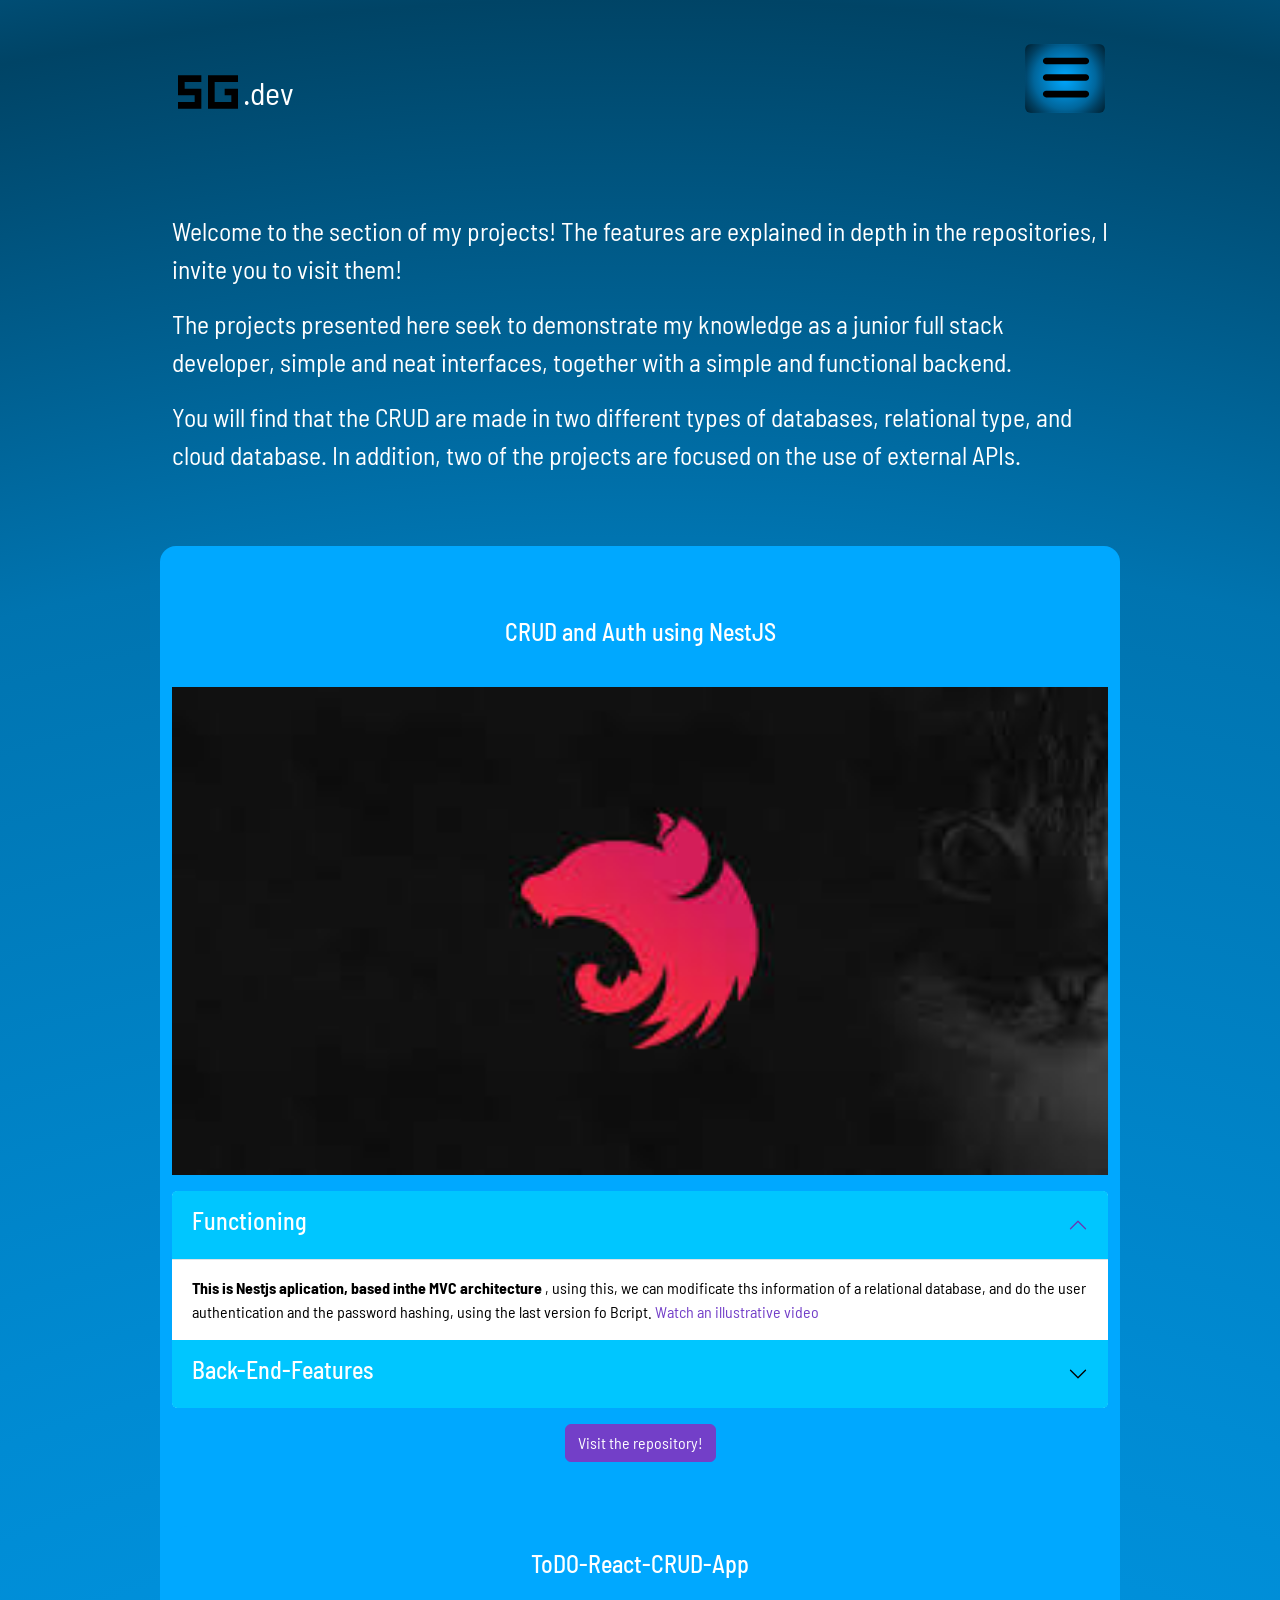
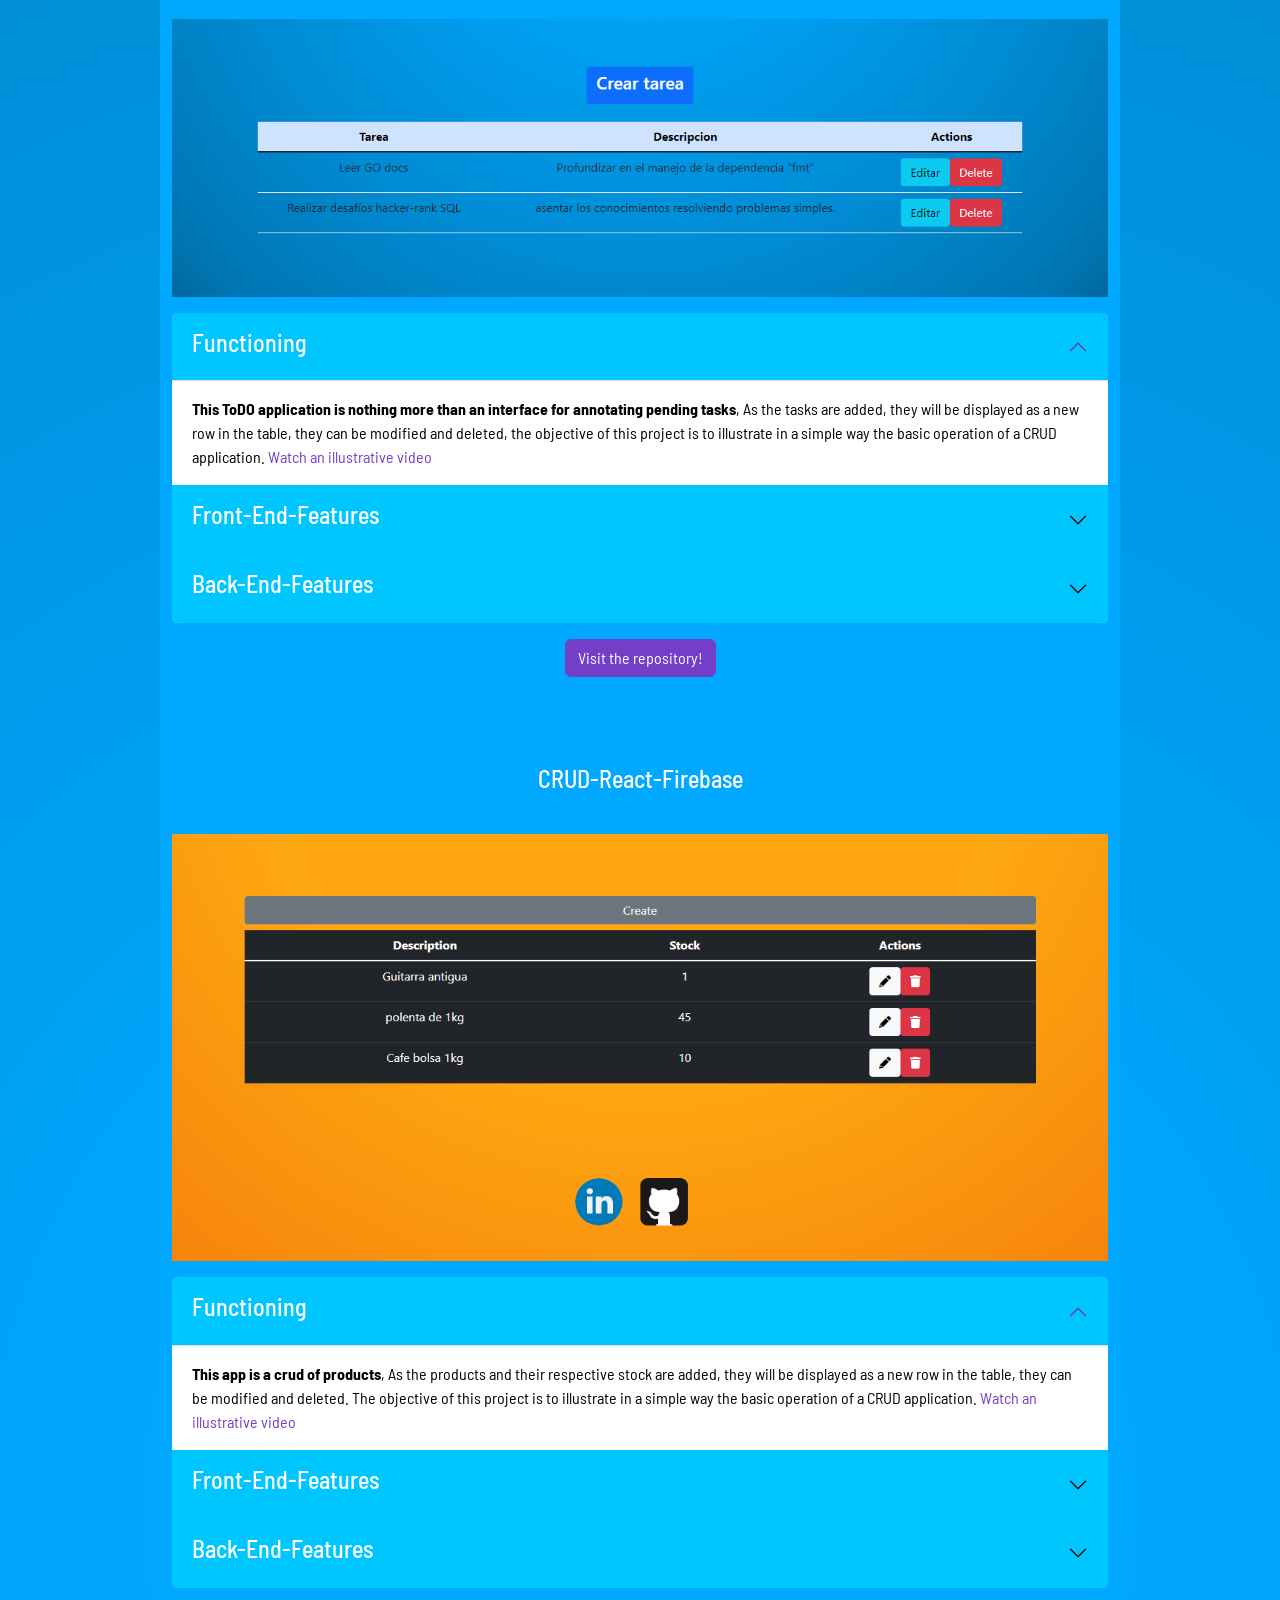
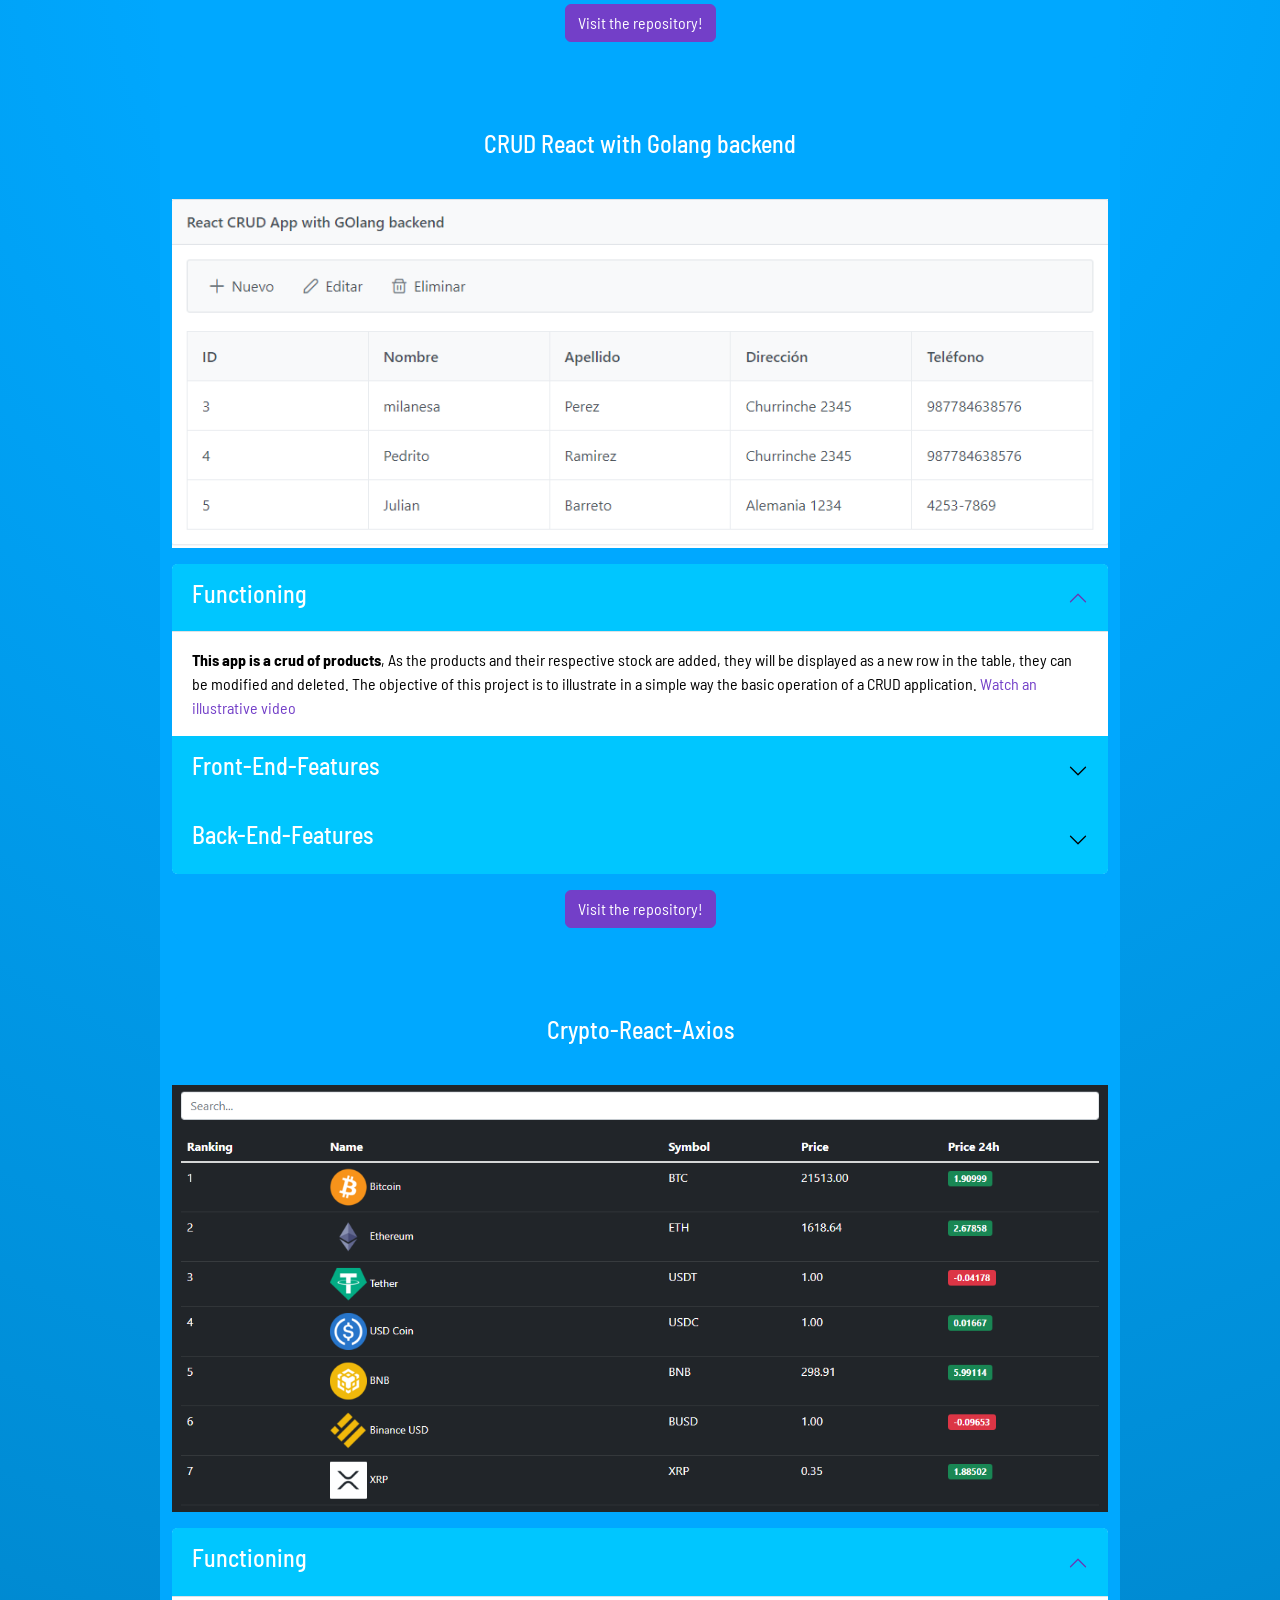
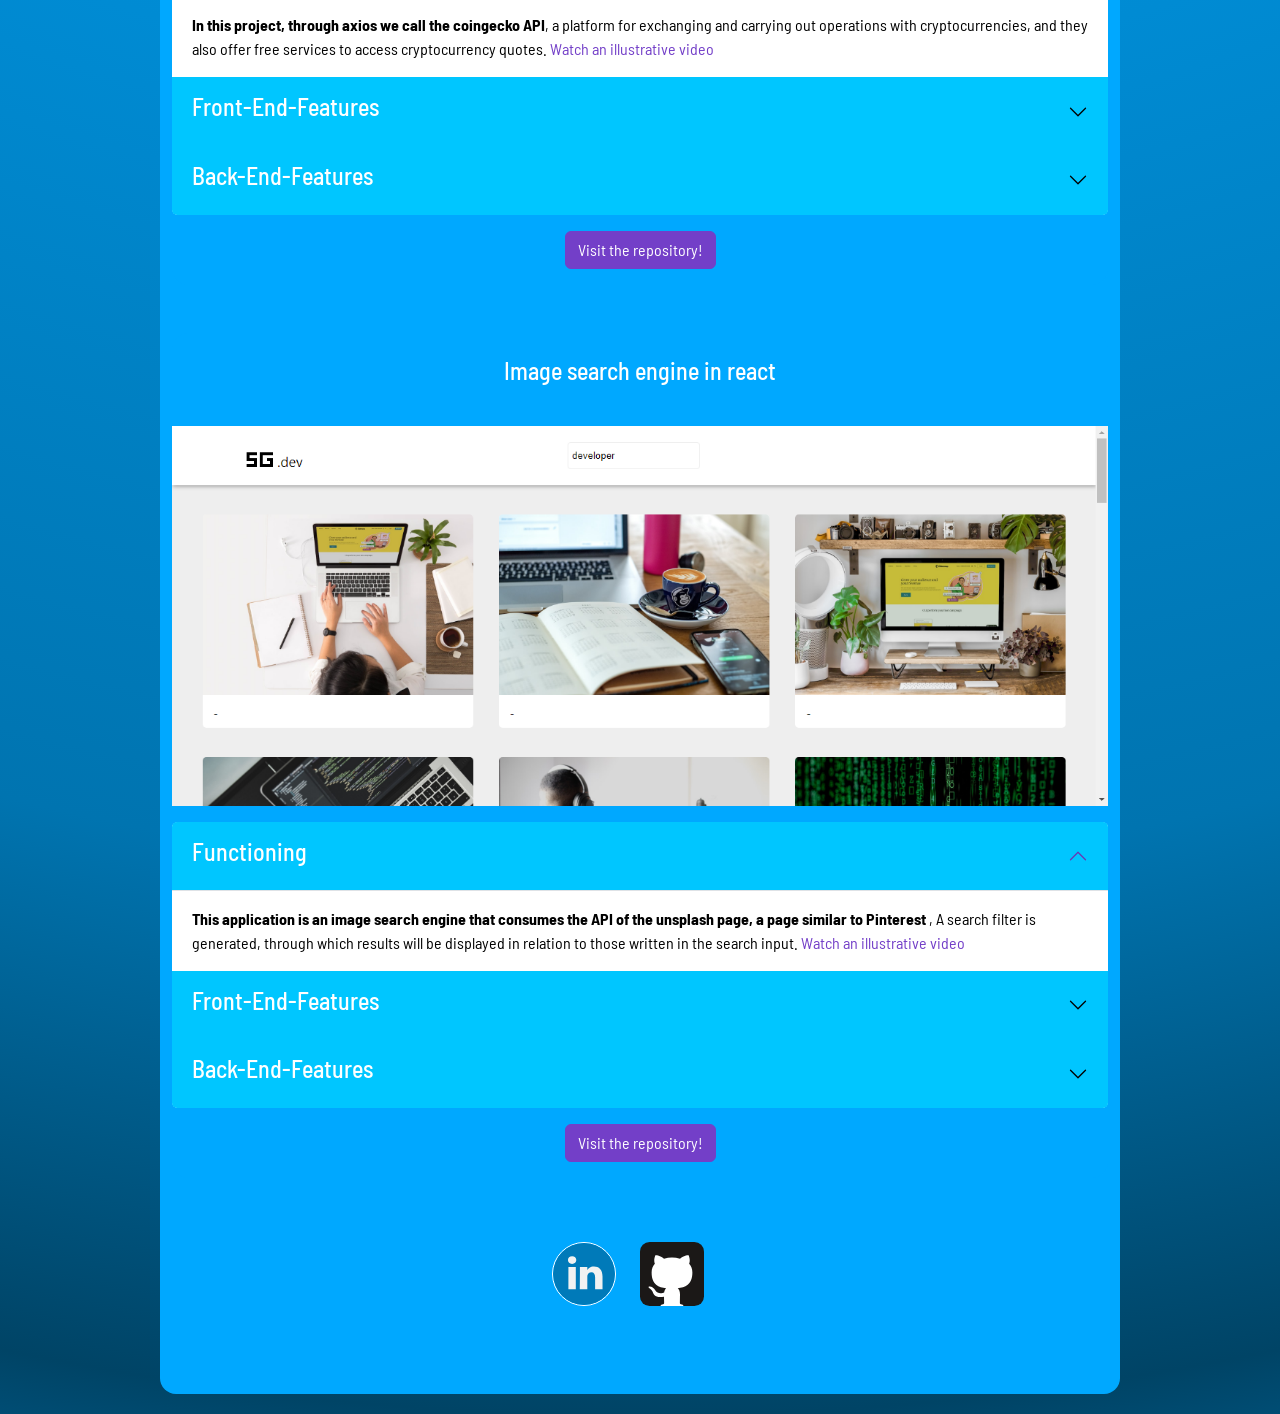
==== pages/projects.html @ 749cc529 "ready, my porfolio-legacy" ====
<!DOCTYPE html>
<html id="html-lang" lang="es">
<head>
    <meta charset="UTF-8">
    <meta http-equiv="X-UA-Compatible" content="IE=edge">
    <meta name="viewport" content="width=device-width, initial-scale=1.0">
     <link rel="icon" href="../images/logo.ico">
     <link rel="stylesheet" href="css/main.css">
    
    <title>Sebastian-Dev</title>
  
    <!-- fonts content home -->
    <link rel="preconnect" href="https://fonts.googleapis.com">
    <link rel="preconnect" href="https://fonts.gstatic.com" crossorigin>
    <link href="https://fonts.googleapis.com/css2?family=Barlow+Semi+Condensed:wght@100;300;600;700;900&family=Lato:wght@400;700&family=My+Soul&display=swap" rel="stylesheet">
    
       <!-- <link rel="stylesheet" href="./sass/reducido.css"> -->

  <link rel="stylesheet" href="./select-leng.css">
  <link rel="stylesheet" href="../sass/custom.css">
  <link rel="stylesheet" href="./projects.css">
  <link rel="stylesheet" href="./componente.css">



</head>
<body id="main">

 

    



  <div id="mySidenav" class="sidenav">
    <a href="javascript:void(0)" class="closebtn" onclick="closeNav()">&times;</a>
    <a href="../index.html">Home</a>
    <a href="./projects.html">Projects</a>
    <a href="./history.html">About me</a>
   
  </div>

    



      <main  class="container container-fifu d-flex align-items-center justify-content-center alto-100 ">

    
         
        <div class="row mt-2 container-fifu">
          <div class="col-12">
            <div class="row">



              <div class="col-12">
                
                        <div class="row propsNavbar">
        
                          <div class="col-8 ">
                            <div class="row d-flex">
                                <div class="col-5 col-md-3 col-lg-2 p-2">
                                  <a  id="title-myname" class="navbar-brand font-s-title" href="https://github.com/Sebas-gatica-dev" target="_blank">
                                    <img id="s-style" class="letter-title" src="../images/sg.svg" alt="sg">
                                  </a>
                                </div>
                                <div class="col-4 col-lg-3 ps-sm-5 ps-lg-3 ps-4 pt-2">
                                  <p id="dev" >.dev</p>                                </div>
                            </div>
                           
                          </div>
        
                          <div class="col-4 ">
        
                            <div class="row">
                              <div class="col-lg-8"></div>
                               

                                 <div class="col-lg-4 ">

                        
                                  <span class="btn button-menu" onclick="openNav()"><img id="button-icon" src="../images/bars-solid.svg" alt="bars-solid"></span>


<!-- 
                                  <div class="row reloj">

                                    <div class="col-4 hora">00</div>
        
                                    <div class="col-4 minutos">00</div>
                            
                                    <div class="col-4 segundos">00</div>
                            

                                  </div>
                                  -->

                                 </div>


                              
                            </div>
                                  
                          </div>
        
                        </div>
        
           
          
             
              
                  </div>
        
        
        
        
        
        
            </div>
          
          </div>

          <!-- first col -->


          <div class="col-12">
              <div class="row mt-5 mb-5">
                      <div class="col-12">
                        <div class="row">
                
                          <div class="col-lg-12 pt-4">
                            <p class="first-content-p1 first-content-p1-resh">Welcome to the section of my projects! The features are explained in depth in the repositories, I invite you to visit them! </p>  
                          </div> 
                        </div>
                        

                      </div>
                      <div class="col-12">
                        <p class="first-content-p2-a">The projects presented here seek to demonstrate my knowledge as a junior full stack developer, simple and neat interfaces, together with a simple and functional backend.</p>
                      </div>
                      <div class="col-12">
                        <p class="first-content-p2-b"> You will find that the CRUD are made in two different types of databases, relational type, and cloud database. In addition, two of the projects are focused on the use of external APIs.</p>
                      </div>
              </div>
          </div>
          <!-- first content -->

          <div class="col-12">
            <div class="row">

              
            <div class="col-12 mt-2 proyect-card-container">
                 
              <div class="row dis-flx1 mt-5">
                     <div class="col-12">
                          <div class="card-body">
                            <h4 class="card-title text-white mt-4 mb-4">CRUD and Auth using NestJS</h4>
                          </div>                 
                          <img src="../images/nest-img.jpg" class="card-img-top mt-3 mb-3" alt="myProyect">
                     
                     </div>
                     <!-- ends info col -->

                     <div class="accordion acor-container col-12" id="accordionExample">
                      <div class="accordion-item acor-item">
                        <h2 class="accordion-header id="headingOne">
                          <button class="accordion-button acor-item " type="button" data-bs-toggle="collapse" data-bs-target="#collapseOne" aria-expanded="true" aria-controls="collapseOne">
                              <h4 class="text-white">Functioning</h4>
                          </button>
                        </h2>
                        <div id="collapseOne" class="accordion-collapse collapse show" aria-labelledby="headingOne" data-bs-parent="#accordionExample">
                          <div class="accordion-body">
                            <strong>This is  Nestjs aplication, based inthe MVC architecture </strong>, using this, we can modificate ths information of a relational database, and do the user authentication and the password hashing, using the last version fo Bcript.
                            <a class="input-video-explicativo" href="https://www.linkedin.com/posts/sebastian-gatica-062985200_crud-mysql-bootstrap-activity-6965783734230949888-bnbt?utm_source=linkedin_share&utm_medium=member_desktop_web" target="_blank">Watch an illustrative video</a>
                          </div>
                        </div>
                      </div>
                      <div class="accordion-item acor-item">
                        <h2 class="accordion-header" id="headingThree">
                          <button class="accordion-button collapsed" type="button" data-bs-toggle="collapse" data-bs-target="#collapseThree" aria-expanded="false" aria-controls="collapseThree">
                              <h4 class="text-white">Back-End-Features</h4>
                          </button>
                        </h2>
                        <div id="collapseThree" class="accordion-collapse collapse" aria-labelledby="headingThree" data-bs-parent="#accordionExample">
                          <div class="accordion-body">
                            <strong>The back-end is worked with NestJS framework</strong>, the developmnent is with typescript, through TypeORM make a connection to a relational database.
                          </div>
                        </div>
                      </div>
                    </div>

                    <div class="col-12 dis-button-flex mt-3 mb-3">
                      <a id="button-proyect-card" href="https://github.com/Sebas-gatica-dev/NestJS-CRUD" class="btn btn-primary" target="_blank">Visit the repository!</a>
                    </div>
               

              </div>

               <!-- ends row -->


               <div class="col-12 mt-2 proyect-card-container">
                 
                <div class="row dis-flx1 mt-5">
                       <div class="col-12">
                            <div class="card-body">
                              <h4 class="card-title text-white mt-4 mb-4">ToDO-React-CRUD-App</h4>
                            </div>                 
                            <img src="../images/ToDo-App-react.png" class="card-img-top mt-3 mb-3" alt="myProyect">
                       
                       </div>

                  <div class="accordion acor-container col-12" id="accordionExample">
                      <div class="accordion-item acor-item">
                        <h2 class="accordion-header id="headingOne">
                          <button class="accordion-button acor-item " type="button" data-bs-toggle="collapse" data-bs-target="#collapseOne" aria-expanded="true" aria-controls="collapseOne">
                              <h4 class="text-white">Functioning</h4>
                          </button>
                        </h2>
                        <div id="collapseOne" class="accordion-collapse collapse show" aria-labelledby="headingOne" data-bs-parent="#accordionExample">
                          <div class="accordion-body">
                            <strong>This ToDO application is nothing more than an interface for annotating pending tasks</strong>, As the tasks are added, they will be displayed as a new row in the table, they can be modified and deleted, the objective of this project is to illustrate in a simple way the basic operation of a CRUD application.
                            <a class="input-video-explicativo" href="https://www.linkedin.com/posts/sebastian-gatica-062985200_crud-mysql-bootstrap-activity-6965783734230949888-bnbt?utm_source=linkedin_share&utm_medium=member_desktop_web" target="_blank">Watch an illustrative video</a>
                          </div>
                        </div>
                      </div>
                      <div class="accordion-item acor-item">
                        <h2 class="accordion-header" id="headingTwo">
                          <button class="accordion-button collapsed" type="button" data-bs-toggle="collapse" data-bs-target="#collapseTwo" aria-expanded="false" aria-controls="collapseTwo">
                              <h4 class="text-white">Front-End-Features</h4>
                          </button>
                        </h2>
                        <div id="collapseTwo" class="accordion-collapse collapse" aria-labelledby="headingTwo" data-bs-parent="#accordionExample">
                          <div class="accordion-body">
                            <strong>The front of the application is based on React.</strong> Bootstrap 5 classes are used for the styles of the components, as well as the dynamic grid functionality that this framework offers us. In addition, Axios will allow us to take what we need to take from the backend, in order to map it in the table.
                          </div>
                        </div>
                      </div>
                      <div class="accordion-item acor-item">
                        <h2 class="accordion-header" id="headingThree">
                          <button class="accordion-button collapsed" type="button" data-bs-toggle="collapse" data-bs-target="#collapseThree" aria-expanded="false" aria-controls="collapseThree">
                              <h4 class="text-white">Back-End-Features</h4>
                          </button>
                        </h2>
                        <div id="collapseThree" class="accordion-collapse collapse" aria-labelledby="headingThree" data-bs-parent="#accordionExample">
                          <div class="accordion-body">
                            <strong>The back-end is worked with the Express framework</strong>, using the cors middleware, through sequelize, a connection to a relational database is established, the table model and the corresponding routes are instantiated, and the different CRUD functions are created, through which the table is accessed. respective table.
                          </div>
                        </div>
                      </div>
                    </div>

                    <div class="col-12 dis-button-flex mt-3 mb-3">
                      <a id="button-proyect-card" href="https://github.com/Sebas-gatica-dev/front-react-backend" class="btn btn-primary" target="_blank">Visit the repository!</a>
                    </div>
               

              </div>


         <!-- end row -->


          </div>


         <!-- second col -->

         <div class="col-12 mt-5 proyect-card-container">
               
          <div class="row dis-flx1 mt-5">
                 <div class="col-12">
                      <div class="card-body">
                        <h4 class="card-title text-white mt-4 mb-4">CRUD-React-Firebase</h4>
                      </div>                 
                      <img src="../images/React-Firebase-App-image.png" class="card-img-top mt-3 mb-3" alt="myProyect">
                 
                 </div>
                 <!-- ends info col -->

              <div class="accordion acor-container col-12" id="accordionExample">
                  <div class="accordion-item acor-item">
                    <h2 class="accordion-header id="headingOne">
                      <button class="accordion-button acor-item " type="button" data-bs-toggle="collapse" data-bs-target="#collapseOne" aria-expanded="true" aria-controls="collapseOne">
                          <h4 class="text-white">Functioning</h4>
                      </button>
                    </h2>
                    <div id="collapseOne" class="accordion-collapse collapse show" aria-labelledby="headingOne" data-bs-parent="#accordionExample">
                      <div class="accordion-body">
                        <strong>This app is a crud of products</strong>, As the products and their respective stock are added, they will be displayed as a new row in the table, they can be modified and deleted. The objective of this project is to illustrate in a simple way the basic operation of a CRUD application.
                        
                        <a class="input-video-explicativo" href="https://www.linkedin.com/posts/sebastian-gatica-062985200_react-cripto-axios-activity-6967253068954370048-BwyM?utm_source=share&utm_medium=member_desktop">Watch an illustrative video</a>
                      </div>
                    </div>
                  </div>
                  <div class="accordion-item acor-item">
                    <h2 class="accordion-header" id="headingTwo">
                      <button class="accordion-button collapsed" type="button" data-bs-toggle="collapse" data-bs-target="#collapseTwo" aria-expanded="false" aria-controls="collapseTwo">
                          <h4 class="text-white">Front-End-Features</h4>
                      </button>
                    </h2>
                    <div id="collapseTwo" class="accordion-collapse collapse" aria-labelledby="headingTwo" data-bs-parent="#accordionExample">
                      <div class="accordion-body">
                        <strong>The front of the application is based on React.</strong> 
                        Bootstrap 5 classes are used for the styles of the components, as well as the dynamic grid functionality that this framework offers us.                        
                      </div>
                    </div>
                  </div>
                  <div class="accordion-item acor-item">
                    <h2 class="accordion-header" id="headingThree">
                      <button class="accordion-button collapsed" type="button" data-bs-toggle="collapse" data-bs-target="#collapseThree" aria-expanded="false" aria-controls="collapseThree">
                          <h4 class="text-white">Back-End-Features</h4>
                      </button>
                    </h2>
                    <div id="collapseThree" class="accordion-collapse collapse" aria-labelledby="headingThree" data-bs-parent="#accordionExample">
                      <div class="accordion-body">
                        <strong>
                          In this case, the backend is very simple and is integrated into the front
                          </strong>
                          , using the firebase npm package, through which a connection to a relational database is established, and the different CRUD functions already instantiated in the package are used, offered by firebase, by means of which the information from the Firestore cloud, within which we can create documents and collections.                          
                      </div>
                    </div>
                  </div>
                </div>

                <div class="col-12 dis-button-flex mt-3 mb-3">
                  <a id="button-proyect-card" href="https://github.com/Sebas-gatica-dev/react_firebase_app_CRUD" class="btn btn-primary" target="_blank">Visit the repository!</a>
                </div>
           

          </div>
     <!-- end row -->


      </div>


      <!-- third col -->




      <div class="col-12 mt-5 proyect-card-container">
               
        <div class="row dis-flx1 mt-5">
               <div class="col-12">
                    <div class="card-body">
                      <h4 class="card-title text-white mt-4 mb-4">CRUD React with Golang backend</h4>
                    </div>                 
                    <img src="../images/crud-react-go.png" class="card-img-top mt-3 mb-3" alt="myProyect">
               
               </div>
               <!-- ends info col -->

            <div class="accordion acor-container col-12" id="accordionExample">
                <div class="accordion-item acor-item">
                  <h2 class="accordion-header id="headingOne">
                    <button class="accordion-button acor-item " type="button" data-bs-toggle="collapse" data-bs-target="#collapseOne" aria-expanded="true" aria-controls="collapseOne">
                        <h4 class="text-white">Functioning</h4>
                    </button>
                  </h2>
                  <div id="collapseOne" class="accordion-collapse collapse show" aria-labelledby="headingOne" data-bs-parent="#accordionExample">
                    <div class="accordion-body">
                      <strong>This app is a crud of products</strong>, As the products and their respective stock are added, they will be displayed as a new row in the table, they can be modified and deleted. The objective of this project is to illustrate in a simple way the basic operation of a CRUD application.
                      
                      <a class="input-video-explicativo" href="https://www.linkedin.com/posts/sebastian-gatica-062985200_react-cripto-axios-activity-6967253068954370048-BwyM?utm_source=share&utm_medium=member_desktop">Watch an illustrative video</a>
                    </div>
                  </div>
                </div>
                <div class="accordion-item acor-item">
                  <h2 class="accordion-header" id="headingTwo">
                    <button class="accordion-button collapsed" type="button" data-bs-toggle="collapse" data-bs-target="#collapseTwo" aria-expanded="false" aria-controls="collapseTwo">
                        <h4 class="text-white">Front-End-Features</h4>
                    </button>
                  </h2>
                  <div id="collapseTwo" class="accordion-collapse collapse" aria-labelledby="headingTwo" data-bs-parent="#accordionExample">
                    <div class="accordion-body">
                      <strong>The front of the application is based on React.</strong> 
                      Bootstrap 5 classes are used for the styles of the components, as well as the dynamic grid functionality that this framework offers us.                      
                    </div>
                  </div>
                </div>
                <div class="accordion-item acor-item">
                  <h2 class="accordion-header" id="headingThree">
                    <button class="accordion-button collapsed" type="button" data-bs-toggle="collapse" data-bs-target="#collapseThree" aria-expanded="false" aria-controls="collapseThree">
                        <h4 class="text-white">Back-End-Features</h4>
                    </button>
                  </h2>
                  <div id="collapseThree" class="accordion-collapse collapse" aria-labelledby="headingThree" data-bs-parent="#accordionExample">
                    <div class="accordion-body">
                      <strong>
                        In this case, the backend is very simple and is integrated into the front
                        </strong>
                        , using the firebase npm package, through which a connection to a relational database is established, and the different CRUD functions already instantiated in the package are used, offered by firebase, by means of which the information from the Firestore cloud, within which we can create documents and collections.                        
                    </div>
                  </div>
                </div>
              </div>

              <div class="col-12 dis-button-flex mt-3 mb-3">
                <a id="button-proyect-card" href="https://github.com/Sebas-gatica-dev/react_firebase_app_CRUD" class="btn btn-primary" target="_blank">Visit the repository!</a>
              </div>
         

        </div>
   <!-- end row -->


    </div>


  
     <!-- ends four col  -->



      <div class="col-12 proyect-card-container mt-5">
               
        <div class="row dis-flx1 mt-5">
               <div class="col-12">
                    <div class="card-body">
                      <h4 class="card-title text-white mt-4 mb-4">Crypto-React-Axios</h4>
                    </div>                 
                    <img src="../images/react-cripto-img.png" class="card-img-top mt-3 mb-3" alt="myProyect">
               
               </div>
               <!-- ends info col -->

            <div class="accordion acor-container col-12" id="accordionExample">
                <div class="accordion-item acor-item">
                  <h2 class="accordion-header id="headingOne">
                    <button class="accordion-button acor-item " type="button" data-bs-toggle="collapse" data-bs-target="#collapseOne" aria-expanded="true" aria-controls="collapseOne">
                        <h4 class="text-white">Functioning</h4>
                    </button>
                  </h2>
                  <div id="collapseOne" class="accordion-collapse collapse show" aria-labelledby="headingOne" data-bs-parent="#accordionExample">
                    <div class="accordion-body">
                      <strong> In this project, through axios we call the coingecko API</strong>, a platform for exchanging and carrying out operations with cryptocurrencies, and they also offer free services to access cryptocurrency quotes.

                      <a class="input-video-explicativo" href="https://www.linkedin.com/posts/sebastian-gatica-062985200_react-cripto-javascript-activity-6972394569472589824-jwxJ?utm_source=share&utm_medium=member_desktop" target="_blank">Watch an illustrative video</a>
                    </div>
                  </div>
                </div>
                <div class="accordion-item acor-item">
                  <h2 class="accordion-header" id="headingTwo">
                    <button class="accordion-button collapsed" type="button" data-bs-toggle="collapse" data-bs-target="#collapseTwo" aria-expanded="false" aria-controls="collapseTwo">
                        <h4 class="text-white">Front-End-Features</h4>
                    </button>
                  </h2>
                  <div id="collapseTwo" class="accordion-collapse collapse" aria-labelledby="headingTwo" data-bs-parent="#accordionExample">
                    <div class="accordion-body">
                      <strong>The front of the application is based on React.</strong> Bootstrap 5 classes are used for the styles of the components, as well as the dynamic grid functionality that this framework offers us..
                    </div>
                  </div>
                </div>
                <div class="accordion-item acor-item">
                  <h2 class="accordion-header" id="headingThree">
                    <button class="accordion-button collapsed" type="button" data-bs-toggle="collapse" data-bs-target="#collapseThree" aria-expanded="false" aria-controls="collapseThree">
                        <h4 class="text-white">Back-End-Features</h4>
                    </button>
                  </h2>
                  <div id="collapseThree" class="accordion-collapse collapse" aria-labelledby="headingThree" data-bs-parent="#accordionExample">
                    <div class="accordion-body">
                      <strong>
                        It does not have a backend as such, the data is hosted on the server side
                        
                        </strong>, the api is accessed with axios, the endpoint that is called is 'https://api.coingecko.com/api/v3/coins' , from the JSON that the API returns, the data is mapped, in the Bootstrap table.
                    </div>
                  </div>
                </div>
              </div>
                
              <div class="col-12 dis-button-flex mt-3 mb-3">
                <a id="button-proyect-card" href="https://github.com/Sebas-gatica-dev/crypto-react-axios" class="btn btn-primary" target="_blank">Visit the repository!</a>
              </div>
         
            </div>
          </div>

<!--   end cool -->



          <div class="col-12 proyect-card-container mt-5">
               
            <div class="row dis-flx1 mt-5">
                   <div class="col-12">
                        <div class="card-body">
                          <h4 class="card-title text-white mt-4 mb-4">Image search engine in react</h4>
                        </div>                 
                        <img src="../images/buscador-de-imagenes.png" class="card-img-top mt-3 mb-3" alt="myProyect">
                   
                   </div>
                   <!-- ends info col -->
    
                <div class="accordion acor-container col-12" id="accordionExample">
                    <div class="accordion-item acor-item">
                      <h2 class="accordion-header id="headingOne">
                        <button class="accordion-button acor-item " type="button" data-bs-toggle="collapse" data-bs-target="#collapseOne" aria-expanded="true" aria-controls="collapseOne">
                            <h4 class="text-white">Functioning</h4>
                        </button>
                      </h2>
                      <div id="collapseOne" class="accordion-collapse collapse show" aria-labelledby="headingOne" data-bs-parent="#accordionExample">
                        <div class="accordion-body">
                          <strong>This application is an image search engine that consumes the API of the unsplash page, a page similar to Pinterest </strong>, A search filter is generated, through which results will be displayed in relation to those written in the search input.
                          <a class="input-video-explicativo" href="https://www.linkedin.com/posts/sebastian-gatica-062985200_api-react-javascript-activity-6972364541795950593-0mqV?utm_source=share&utm_medium=member_desktop" target="_blank">Watch an illustrative video</a>
                        </div>
                      </div>
                    </div>
                    <div class="accordion-item acor-item">
                      <h2 class="accordion-header" id="headingTwo">
                        <button class="accordion-button collapsed" type="button" data-bs-toggle="collapse" data-bs-target="#collapseTwo" aria-expanded="false" aria-controls="collapseTwo">
                            <h4 class="text-white">Front-End-Features</h4>
                        </button>
                      </h2>
                      <div id="collapseTwo" class="accordion-collapse collapse" aria-labelledby="headingTwo" data-bs-parent="#accordionExample">
                        <div class="accordion-body">
                          <strong>The front of the application is based on React.</strong> The styles were worked with pure css.
                        </div>
                      </div>
                    </div>
                    <div class="accordion-item acor-item">
                      <h2 class="accordion-header" id="headingThree">
                        <button class="accordion-button collapsed" type="button" data-bs-toggle="collapse" data-bs-target="#collapseThree" aria-expanded="false" aria-controls="collapseThree">
                            <h4 class="text-white">Back-End-Features</h4>
                        </button>
                      </h2>
                      <div id="collapseThree" class="accordion-collapse collapse" aria-labelledby="headingThree" data-bs-parent="#accordionExample">
                        <div class="accordion-body">
                          <strong>the application does not have a backend as such, the information is processed from the server side</strong>, using Formik, the information received by the input is handled, through Fetch it connects to the api and the content received by the input is applied to the end of the enpoint, so that the api performs the search.           
                        </div>
                      </div>
                    </div>
                  </div>
                    
                  <div class="col-12 dis-button-flex mt-3 mb-3">
                    <a id="button-proyect-card" href="https://github.com/Sebas-gatica-dev/Buscador-de-imagenes-react" class="btn btn-primary" target="_blank">Visit the repository!</a>
                  </div>
             
                </div>
              </div>


           <!-- column izquierda -->
          
            <div class="col-12">
             
    
                <div class="row style-row-footer mt-5  p-3">
                      <div class="col-6 d-flex justify-content-end">
                          <a href="https://www.linkedin.com/in/sebastian-gatica-062985200/" target="_blank"><img id="linkedin-img" src="../images/linkedin-3.svg" alt="My Linkedin Sebastian Gatica"  ></a>
                      </div>
                      <div class="col-6 d-flex ">
                          <a href="https://github.com/Sebas-gatica-dev" target="_blank"><img id="github-img" src="../images/github-logo-1.svg" alt="My GitHub Sebas-gatica-dev" ></a>
                      </div>
                </div>
                
            
        
            </div>



        </div>
    
    </main>
    
    


  

  
    <script src="https://code.jquery.com/jquery-3.0.0.min.js"></script>
    <script src="../button.js"></script>
    <script src="reloj.js"></script>
    <script src="https://cdn.jsdelivr.net/npm/@popperjs/core@2.11.5/dist/umd/popper.min.js" integrity="sha384-Xe+8cL9oJa6tN/veChSP7q+mnSPaj5Bcu9mPX5F5xIGE0DVittaqT5lorf0EI7Vk" crossorigin="anonymous"></script>
    <script src="https://cdn.jsdelivr.net/npm/bootstrap@5.2.0-beta1/dist/js/bootstrap.min.js" integrity="sha384-kjU+l4N0Yf4ZOJErLsIcvOU2qSb74wXpOhqTvwVx3OElZRweTnQ6d31fXEoRD1Jy" crossorigin="anonymous"></script>
</body>
</html>
---- sass/custom.css ----
@charset "UTF-8";
body {
  background: rgb(0, 168, 255);
  background: radial-gradient(circle, rgb(0, 168, 255) 14%, rgb(0, 139, 211) 56%, rgb(0, 116, 176) 81%, rgb(0, 68, 102) 98%, rgb(0, 77, 116) 100%, rgb(0, 100, 151) 100%, rgb(0, 0, 0) 100%);
}

.alto-100 {
  margin-top: 1rem;
}

.d-flex img {
  width: 80px;
}

.fondo-card {
  background-image: url("../images/bg-pattern-quotation.svg");
  background-repeat: no-repeat;
  background-position: 85% top;
}

.express-titulo {
  font-size: xx-large;
}

.letras-enlace-sql {
  padding: 1rem;
  margin-left: 1.3rem;
}

.tarjeta-enlace-sql {
  width: 100%;
  background-color: #F08080;
  border-radius: 1rem;
  font-size: 1rem;
}

.enlace-sql {
  text-decoration: none;
  color: #a33131;
  transition: color 1s;
}

.enlace-sql:hover {
  color: #a33131;
}

.li-menu_desktop {
  padding: 1em;
}

.ul-navbar-menu {
  width: 4rem;
  height: 6rem;
  background-color: #733FC8;
  display: block;
  position: absolute;
  z-index: 100;
  rotate: 100deg;
}

.container-navbar-menu {
  background-color: blue;
}

.font-size_a_lg {
  font-size: 1.5rem !important;
  background-color: #0B51A0;
  transition: background-color 3s;
  border-radius: 50%;
  box-shadow: 10px 5px 5px #020024;
}

.font-size_a_lg:hover {
  background: radial-gradient(circle, #0B51A0, #020024 100%);
  cursor: pointer;
}

#button-icon {
  width: 4rem;
  height: 3.3rem;
  padding-right: 0.5rem;
}

.button-menu {
  background: rgb(0, 168, 255);
  background: radial-gradient(circle, rgb(0, 168, 255) 0%, rgb(0, 139, 212) 28%, rgb(0, 102, 156) 60%, rgb(0, 64, 98) 80%, rgb(0, 42, 64) 95%, rgb(0, 30, 46) 100%, rgb(0, 0, 0) 100%);
  width: 5rem;
  height: 4.3rem;
  position: relative;
  transition: background-color 1s;
}

.button-menu:hover {
  background-color: radial-gradient(circle, #00a8ff, #020024 100%);
}

.button-menu:focus {
  background-color: radial-gradient(circle, #00a8ff, #020024 100%);
}

.sidenav {
  height: 100%; /* 100% Full-height */
  width: 0; /* 0 width - change this with JavaScript */
  position: fixed; /* Stay in place */
  z-index: 1000; /* Stay on top */
  top: 0; /* Stay at the top */
  left: 0;
  background: rgb(0, 0, 0);
  background: linear-gradient(360deg, rgb(0, 0, 0) 0%, rgb(0, 10, 15) 6%, rgb(0, 34, 51) 20%, rgb(0, 56, 84) 33%, rgb(0, 78, 117) 46%, rgb(0, 93, 140) 55%, rgb(0, 116, 176) 69%, rgb(0, 134, 204) 80%, rgb(0, 148, 224) 90%, rgb(0, 168, 255) 100%);
  overflow-x: hidden; /* Disable horizontal scroll */
  padding-top: 60px; /* Place content 60px from the top */
  border-right: none;
  transition: 0.5s; /* 0.5 second transition effect to slide in the sidenav */
}

/* The navigation menu links */
.sidenav a {
  padding: 8px 8px 8px 32px;
  text-decoration: none;
  font-size: 25px;
  color: #000000;
  display: block;
  transition: 0.3s;
}

/* When you mouse over the navigation links, change their color */
.sidenav a:hover {
  color: #f1f1f1;
}

/* Position and style the close button (top right corner) */
.sidenav .closebtn {
  position: absolute;
  top: 0;
  right: 25px;
  font-size: 36px;
  margin-left: 50px;
}

/* Style page content - use this if you want to push the page content to the right when you open the side navigation */
#main {
  transition: margin-left 0.5s;
  padding: 20px;
}

/* On smaller screens, where height is less than 450px, change the style of the sidenav (less padding and a smaller font size) */
@media screen and (max-height: 450px) {
  .sidenav {
    padding-top: 15px;
    color: #fff;
  }
  .sidenav a {
    font-size: 18px;
  }
}
.propsNavbar {
  position: relative;
  z-index: 100;
  background-color: transparent;
}

.reloj {
  background: linear-gradient(#00a8ff, #020024);
  border: 2px solid #000;
  display: inline-flex;
  position: relative;
  top: 1rem;
  left: 1.5rem;
  border-radius: 0.5rem;
}

.reloj div {
  color: #fff;
  padding: 5px 9px;
  font-size: 20px;
  font-family: monospace;
}

.hora {
  border-right: 1px solid #000;
}

.minutos {
  border-right: 1px solid #000;
}

.cont-1_section1 {
  margin-top: 5rem;
  padding: 10px;
}

.first-content-p1 {
  font-size: 1.6rem;
  color: rgb(255, 255, 255);
}

.first-content-p2-a {
  font-size: 1.6rem;
  color: rgb(255, 255, 255);
}

.first-content-p2-b {
  font-size: 1.6rem;
  color: rgb(255, 255, 255);
}

.tarjeta-info-proyect {
  width: 100%;
  height: 22rem;
  border-radius: 0.5rem;
  background-color: #733FC8;
  padding: 1.5rem;
  box-shadow: 1rem 1rem 1rem 0.5rem rgba(0, 0, 0, 0.5);
  margin-top: 3rem;
}

.tarjeta-info-font {
  color: #fff;
  font-size: 1.5rem;
}

.margin-special {
  margin-top: 8rem;
}

.tarjeta-info-a {
  color: #230c47;
  text-decoration: none;
}

.tarjeta-sql-info {
  width: 100%;
  height: 5rem;
  border-radius: 0.5rem;
  background-color: #F08080;
  padding: 1.5rem;
  box-shadow: 1rem 1rem 1rem 0.5rem rgba(0, 0, 0, 0.5);
  margin-top: 4rem;
  padding-left: 3.5rem;
  font-size: 1.22rem;
  padding-bottom: 4rem;
}

.tarjeta-info-sql-a {
  color: pink;
  text-decoration: none;
  transition: color 1s;
  font-size: 1.54rem;
}

.tarjeta-info-sql-a:hover {
  color: pink;
}

#tarjeta-info-bootstrap {
  position: absolute;
  left: 23.5rem;
  width: 5rem;
  height: 5rem;
  transition: width 1s, height 1s;
}

#tarjeta-info-bootstrap:hover {
  width: 6rem;
  height: 6rem;
}

#tarjeta-info-imgMas {
  position: absolute;
  left: 35rem;
}

#tarjeta-info-imgSass {
  position: absolute;
  left: 47rem;
  width: 5rem;
  height: 5rem;
  transition: width 1s, height 1s;
}

#tarjeta-info-imgSass:hover {
  width: 6.5rem;
  height: 6.5rem;
}

.history-text {
  font-size: 1.6rem;
}

.history-text-a {
  text-decoration: none;
  color: rgb(18, 2, 47);
  font-size: 1.6rem;
  transition: color 0s;
}

.history-text-a:hover {
  color: rgb(18, 2, 47);
}

.style-footer {
  height: 5rem;
  margin: 1rem 1rem 1rem 1rem;
}

.style-row-footer {
  width: 100%;
  height: 10.5rem;
}

#linkedin-img {
  border: white solid 0.1rem;
  border-radius: 4rem;
  width: 4rem;
  height: 4rem;
}

#github-img {
  width: 4rem;
  height: 4rem;
}

#nav-first-li-a {
  padding-left: 2.8rem;
}

#nav-second-li-a {
  padding-left: 1.5rem;
  padding-right: 1.5rem;
}

#nav-thirt-li-a {
  padding-left: 1.6rem;
  padding-right: 1.6rem;
}

#img-welcome {
  width: 18rem;
  height: 19rem;
  position: absolute;
  left: 29rem;
  transition: width 1s, height 1s;
}

#img-welcome:hover {
  width: 19rem;
  height: 20rem;
}

.img-container img {
  margin: 10px;
  height: 7rem;
  width: 7rem;
}

#title-myname {
  color: #fff;
  font-size: 2rem !important;
  transition: color 0.2s, font-weight 2.5s;
}

#title-myname:hover {
  color: #1a174c !important;
  font-weight: 300 !important;
}

#card-seba-dev {
  background: #FF8C00;
}

.titulo-card-seba {
  font-size: 1rem;
}

.subtitulo-card-seba {
  font-size: 1rem;
}

#card-react {
  background: rgb(11, 81, 160);
  background: linear-gradient(174deg, rgb(11, 81, 160) 38%, rgb(0, 255, 255) 100%);
  border: none;
}

#card-nodejs {
  background: #9ACD32;
}

#card-sql {
  background: #F08080;
}

#card-express {
  color: black;
  background: #F5F5DC;
}

#dev {
  color: #fff;
  font-size: 2rem;
  position: relative;
  right: 1.6rem;
  top: 1rem;
}

#s-style {
  position: relative;
}

@media screen and (min-width: 200px) and (max-width: 299px) {
  body {
    background: rgb(0, 168, 255);
    background: radial-gradient(circle, rgb(0, 168, 255) 14%, rgb(0, 139, 211) 56%, rgb(0, 116, 176) 81%, rgb(0, 68, 102) 98%, rgb(0, 77, 116) 100%, rgb(0, 100, 151) 100%, rgb(0, 0, 0) 100%);
  }
  .img-container {
    width: 10rem;
    height: 10rem;
    margin-bottom: 3rem;
  }
  .img-container img {
    width: 12rem;
    height: 12rem;
    margin-left: 8%;
  }
  #dev {
    margin-left: 1rem;
  }
}
@media screen and (min-width: 300px) and (max-width: 389px) {
  body {
    background: rgb(0, 168, 255);
    background: radial-gradient(circle, rgb(0, 168, 255) 14%, rgb(0, 139, 211) 56%, rgb(0, 116, 176) 81%, rgb(0, 68, 102) 98%, rgb(0, 77, 116) 100%, rgb(0, 100, 151) 100%, rgb(0, 0, 0) 100%);
  }
  .img-container {
    width: 10rem;
    height: 10rem;
    margin-bottom: 3rem;
  }
  .img-container img {
    width: 12rem;
    height: 12rem;
    margin-left: 18%;
  }
  #dev {
    margin-left: -0.6rem;
  }
}
@media screen and (min-width: 390px) and (max-width: 449px) {
  body {
    background: rgb(0, 168, 255);
    background: radial-gradient(circle, rgb(0, 168, 255) 14%, rgb(0, 139, 211) 56%, rgb(0, 116, 176) 81%, rgb(0, 68, 102) 98%, rgb(0, 77, 116) 100%, rgb(0, 100, 151) 100%, rgb(0, 0, 0) 100%);
  }
  .img-container {
    width: 10rem;
    height: 10rem;
    margin-bottom: 3rem;
  }
  .img-container img {
    width: 12rem;
    height: 12rem;
    margin-left: 20%;
  }
  #dev {
    margin-left: -1rem;
  }
}
@media screen and (min-width: 450px) and (max-width: 500px) {
  body {
    background: rgb(0, 168, 255);
    background: radial-gradient(circle, rgb(0, 168, 255) 14%, rgb(0, 139, 211) 56%, rgb(0, 116, 176) 81%, rgb(0, 68, 102) 98%, rgb(0, 77, 116) 100%, rgb(0, 100, 151) 100%, rgb(0, 0, 0) 100%);
  }
  .img-container {
    width: 10rem;
    height: 10rem;
    margin-bottom: 3rem;
  }
  .img-container img {
    width: 12rem;
    height: 12rem;
    margin-left: 20%;
  }
  #dev {
    margin-left: 0.2rem;
  }
}
@media screen and (min-width: 501px) and (max-width: 541px) {
  body {
    background: rgb(0, 168, 255);
    background: radial-gradient(circle, rgb(0, 168, 255) 14%, rgb(0, 139, 211) 56%, rgb(0, 116, 176) 81%, rgb(0, 68, 102) 98%, rgb(0, 77, 116) 100%, rgb(0, 100, 151) 100%, rgb(0, 0, 0) 100%);
  }
  .img-container {
    width: 10rem;
    height: 10rem;
    margin-bottom: 3rem;
  }
  .img-container img {
    width: 12rem;
    height: 12rem;
    margin-left: 20%;
  }
  #dev {
    margin-left: -3rem;
  }
}
@media screen and (min-width: 542px) and (max-width: 770px) {
  body {
    background: rgb(0, 168, 255);
    background: radial-gradient(circle, rgb(0, 168, 255) 14%, rgb(0, 139, 211) 56%, rgb(0, 116, 176) 81%, rgb(0, 68, 102) 98%, rgb(0, 77, 116) 100%, rgb(0, 100, 151) 100%, rgb(0, 0, 0) 100%);
  }
  .img-container {
    width: 10rem;
    height: 10rem;
    margin-bottom: 3rem;
  }
  .img-container img {
    width: 12rem;
    height: 12rem;
    margin-left: 20%;
  }
  #dev {
    margin-left: -2rem;
  }
}
@media screen and (min-width: 771px) and (max-width: 950px) {
  body {
    background: rgb(0, 168, 255);
    background: radial-gradient(circle, rgb(0, 168, 255) 14%, rgb(0, 139, 211) 56%, rgb(0, 116, 176) 81%, rgb(0, 68, 102) 98%, rgb(0, 77, 116) 100%, rgb(0, 100, 151) 100%, rgb(0, 0, 0) 100%);
  }
  .img-container {
    width: 10rem;
    height: 10rem;
    margin-bottom: 3rem;
  }
  .img-container img {
    width: 12rem;
    height: 12rem;
    margin-left: 20%;
  }
  #dev {
    margin-left: -2rem;
  }
}
@media screen and (min-width: 951px) and (max-width: 1025px) {
  #dev {
    margin-left: 0rem;
  }
}
@media screen and (min-width: 1026px) and (max-width: 1126px) {
  #dev {
    margin-left: 0rem;
  }
}
@media screen and (min-width: 1127px) and (max-width: 1300px) {
  #dev {
    margin-left: -0.9rem;
  }
}
/*!
 * Bootstrap v5.2.0-beta1 (https://getbootstrap.com/)
 * Copyright 2011-2022 The Bootstrap Authors
 * Copyright 2011-2022 Twitter, Inc.
 * Licensed under MIT (https://github.com/twbs/bootstrap/blob/main/LICENSE)
 */
:root {
  --bs-blue: #0d6efd;
  --bs-indigo: #6610f2;
  --bs-purple: #6f42c1;
  --bs-pink: #d63384;
  --bs-red: #dc3545;
  --bs-orange: #fd7e14;
  --bs-yellow: #ffc107;
  --bs-green: #198754;
  --bs-teal: #20c997;
  --bs-cyan: #0dcaf0;
  --bs-black: #000;
  --bs-white: #fff;
  --bs-gray: #6c757d;
  --bs-gray-dark: #343a40;
  --bs-gray-100: #f8f9fa;
  --bs-gray-200: #e9ecef;
  --bs-gray-300: #dee2e6;
  --bs-gray-400: #ced4da;
  --bs-gray-500: #adb5bd;
  --bs-gray-600: #6c757d;
  --bs-gray-700: #495057;
  --bs-gray-800: #343a40;
  --bs-gray-900: #212529;
  --bs-primary: #733FC8;
  --bs-secondary: #EDF2F8;
  --bs-success: #49556B;
  --bs-info: #0B51A0;
  --bs-warning: #ffc107;
  --bs-danger: #dc3545;
  --bs-light: #f8f9fa;
  --bs-dark: #18202D;
  --bs-primary-rgb: 115, 63, 200;
  --bs-secondary-rgb: 237, 242, 248;
  --bs-success-rgb: 73, 85, 107;
  --bs-info-rgb: 11, 81, 160;
  --bs-warning-rgb: 255, 193, 7;
  --bs-danger-rgb: 220, 53, 69;
  --bs-light-rgb: 248, 249, 250;
  --bs-dark-rgb: 24, 32, 45;
  --bs-white-rgb: 255, 255, 255;
  --bs-black-rgb: 0, 0, 0;
  --bs-body-color-rgb: 33, 37, 41;
  --bs-body-bg-rgb: 255, 255, 255;
  --bs-font-sans-serif: "Barlow semi Condensed", sans-serif;
  --bs-font-monospace: SFMono-Regular, Menlo, Monaco, Consolas, "Liberation Mono", "Courier New", monospace;
  --bs-gradient: linear-gradient(180deg, rgba(255, 255, 255, 0.15), rgba(255, 255, 255, 0));
  --bs-body-font-family: var(--bs-font-sans-serif);
  --bs-body-font-size: 1rem;
  --bs-body-font-weight: 400;
  --bs-body-line-height: 1.5;
  --bs-body-color: #212529;
  --bs-body-bg: #fff;
  --bs-border-width: 1px;
  --bs-border-style: solid;
  --bs-border-color: #dee2e6;
  --bs-border-color-translucent: rgba(0, 0, 0, 0.175);
  --bs-border-radius: 0.375rem;
  --bs-border-radius-sm: 0.25rem;
  --bs-border-radius-lg: 0.5rem;
  --bs-border-radius-xl: 1rem;
  --bs-border-radius-2xl: 2rem;
  --bs-border-radius-pill: 50rem;
  --bs-heading-color: ;
  --bs-link-color: #733FC8;
  --bs-link-hover-color: #5c32a0;
  --bs-code-color: #d63384;
  --bs-highlight-bg: #fff3cd;
}

*,
*::before,
*::after {
  box-sizing: border-box;
}

@media (prefers-reduced-motion: no-preference) {
  :root {
    scroll-behavior: smooth;
  }
}

body {
  margin: 0;
  font-family: var(--bs-body-font-family);
  font-size: var(--bs-body-font-size);
  font-weight: var(--bs-body-font-weight);
  line-height: var(--bs-body-line-height);
  color: var(--bs-body-color);
  text-align: var(--bs-body-text-align);
  background-color: var(--bs-body-bg);
  -webkit-text-size-adjust: 100%;
  -webkit-tap-highlight-color: rgba(0, 0, 0, 0);
}

hr {
  margin: 1rem 0;
  color: inherit;
  border: 0;
  border-top: 1px solid;
  opacity: 0.25;
}

h6, .h6, h5, .h5, h4, .h4, h3, .h3, h2, .h2, h1, .h1 {
  margin-top: 0;
  margin-bottom: 0.5rem;
  font-weight: 500;
  line-height: 1.2;
  color: var(--bs-heading-color);
}

h1, .h1 {
  font-size: calc(1.375rem + 1.5vw);
}
@media (min-width: 1200px) {
  h1, .h1 {
    font-size: 2.5rem;
  }
}

h2, .h2 {
  font-size: calc(1.325rem + 0.9vw);
}
@media (min-width: 1200px) {
  h2, .h2 {
    font-size: 2rem;
  }
}

h3, .h3 {
  font-size: calc(1.3rem + 0.6vw);
}
@media (min-width: 1200px) {
  h3, .h3 {
    font-size: 1.75rem;
  }
}

h4, .h4 {
  font-size: calc(1.275rem + 0.3vw);
}
@media (min-width: 1200px) {
  h4, .h4 {
    font-size: 1.5rem;
  }
}

h5, .h5 {
  font-size: 1.25rem;
}

h6, .h6 {
  font-size: 1rem;
}

p {
  margin-top: 0;
  margin-bottom: 1rem;
}

abbr[title] {
  -webkit-text-decoration: underline dotted;
          text-decoration: underline dotted;
  cursor: help;
  -webkit-text-decoration-skip-ink: none;
          text-decoration-skip-ink: none;
}

address {
  margin-bottom: 1rem;
  font-style: normal;
  line-height: inherit;
}

ol,
ul {
  padding-left: 2rem;
}

ol,
ul,
dl {
  margin-top: 0;
  margin-bottom: 1rem;
}

ol ol,
ul ul,
ol ul,
ul ol {
  margin-bottom: 0;
}

dt {
  font-weight: 700;
}

dd {
  margin-bottom: 0.5rem;
  margin-left: 0;
}

blockquote {
  margin: 0 0 1rem;
}

b,
strong {
  font-weight: bolder;
}

small, .small {
  font-size: 0.875em;
}

mark, .mark {
  padding: 0.1875em;
  background-color: var(--bs-highlight-bg);
}

sub,
sup {
  position: relative;
  font-size: 0.75em;
  line-height: 0;
  vertical-align: baseline;
}

sub {
  bottom: -0.25em;
}

sup {
  top: -0.5em;
}

a {
  color: var(--bs-link-color);
  text-decoration: underline;
}
a:hover {
  color: var(--bs-link-hover-color);
}

a:not([href]):not([class]), a:not([href]):not([class]):hover {
  color: inherit;
  text-decoration: none;
}

pre,
code,
kbd,
samp {
  font-family: var(--bs-font-monospace);
  font-size: 1em;
}

pre {
  display: block;
  margin-top: 0;
  margin-bottom: 1rem;
  overflow: auto;
  font-size: 0.875em;
}
pre code {
  font-size: inherit;
  color: inherit;
  word-break: normal;
}

code {
  font-size: 0.875em;
  color: var(--bs-code-color);
  word-wrap: break-word;
}
a > code {
  color: inherit;
}

kbd {
  padding: 0.1875rem 0.375rem;
  font-size: 0.875em;
  color: var(--bs-body-bg);
  background-color: var(--bs-body-color);
  border-radius: 0.25rem;
}
kbd kbd {
  padding: 0;
  font-size: 1em;
}

figure {
  margin: 0 0 1rem;
}

img,
svg {
  vertical-align: middle;
}

table {
  caption-side: bottom;
  border-collapse: collapse;
}

caption {
  padding-top: 0.5rem;
  padding-bottom: 0.5rem;
  color: rgba(var(--bs-body-color-rgb), 0.75);
  text-align: left;
}

th {
  text-align: inherit;
  text-align: -webkit-match-parent;
}

thead,
tbody,
tfoot,
tr,
td,
th {
  border-color: inherit;
  border-style: solid;
  border-width: 0;
}

label {
  display: inline-block;
}

button {
  border-radius: 0;
}

button:focus:not(:focus-visible) {
  outline: 0;
}

input,
button,
select,
optgroup,
textarea {
  margin: 0;
  font-family: inherit;
  font-size: inherit;
  line-height: inherit;
}

button,
select {
  text-transform: none;
}

[role=button] {
  cursor: pointer;
}

select {
  word-wrap: normal;
}
select:disabled {
  opacity: 1;
}

[list]:not([type=date]):not([type=datetime-local]):not([type=month]):not([type=week]):not([type=time])::-webkit-calendar-picker-indicator {
  display: none !important;
}

button,
[type=button],
[type=reset],
[type=submit] {
  -webkit-appearance: button;
}
button:not(:disabled),
[type=button]:not(:disabled),
[type=reset]:not(:disabled),
[type=submit]:not(:disabled) {
  cursor: pointer;
}

::-moz-focus-inner {
  padding: 0;
  border-style: none;
}

textarea {
  resize: vertical;
}

fieldset {
  min-width: 0;
  padding: 0;
  margin: 0;
  border: 0;
}

legend {
  float: left;
  width: 100%;
  padding: 0;
  margin-bottom: 0.5rem;
  font-size: calc(1.275rem + 0.3vw);
  line-height: inherit;
}
@media (min-width: 1200px) {
  legend {
    font-size: 1.5rem;
  }
}
legend + * {
  clear: left;
}

::-webkit-datetime-edit-fields-wrapper,
::-webkit-datetime-edit-text,
::-webkit-datetime-edit-minute,
::-webkit-datetime-edit-hour-field,
::-webkit-datetime-edit-day-field,
::-webkit-datetime-edit-month-field,
::-webkit-datetime-edit-year-field {
  padding: 0;
}

::-webkit-inner-spin-button {
  height: auto;
}

[type=search] {
  outline-offset: -2px;
  -webkit-appearance: textfield;
}

/* rtl:raw:
[type="tel"],
[type="url"],
[type="email"],
[type="number"] {
  direction: ltr;
}
*/
::-webkit-search-decoration {
  -webkit-appearance: none;
}

::-webkit-color-swatch-wrapper {
  padding: 0;
}

::-webkit-file-upload-button {
  font: inherit;
  -webkit-appearance: button;
}

::file-selector-button {
  font: inherit;
  -webkit-appearance: button;
}

output {
  display: inline-block;
}

iframe {
  border: 0;
}

summary {
  display: list-item;
  cursor: pointer;
}

progress {
  vertical-align: baseline;
}

[hidden] {
  display: none !important;
}

.lead {
  font-size: 1.25rem;
  font-weight: 300;
}

.display-1 {
  font-size: calc(1.625rem + 4.5vw);
  font-weight: 300;
  line-height: 1.2;
}
@media (min-width: 1200px) {
  .display-1 {
    font-size: 5rem;
  }
}

.display-2 {
  font-size: calc(1.575rem + 3.9vw);
  font-weight: 300;
  line-height: 1.2;
}
@media (min-width: 1200px) {
  .display-2 {
    font-size: 4.5rem;
  }
}

.display-3 {
  font-size: calc(1.525rem + 3.3vw);
  font-weight: 300;
  line-height: 1.2;
}
@media (min-width: 1200px) {
  .display-3 {
    font-size: 4rem;
  }
}

.display-4 {
  font-size: calc(1.475rem + 2.7vw);
  font-weight: 300;
  line-height: 1.2;
}
@media (min-width: 1200px) {
  .display-4 {
    font-size: 3.5rem;
  }
}

.display-5 {
  font-size: calc(1.425rem + 2.1vw);
  font-weight: 300;
  line-height: 1.2;
}
@media (min-width: 1200px) {
  .display-5 {
    font-size: 3rem;
  }
}

.display-6 {
  font-size: calc(1.375rem + 1.5vw);
  font-weight: 300;
  line-height: 1.2;
}
@media (min-width: 1200px) {
  .display-6 {
    font-size: 2.5rem;
  }
}

.list-unstyled {
  padding-left: 0;
  list-style: none;
}

.list-inline {
  padding-left: 0;
  list-style: none;
}

.list-inline-item {
  display: inline-block;
}
.list-inline-item:not(:last-child) {
  margin-right: 0.5rem;
}

.initialism {
  font-size: 0.875em;
  text-transform: uppercase;
}

.blockquote {
  margin-bottom: 1rem;
  font-size: 1.25rem;
}
.blockquote > :last-child {
  margin-bottom: 0;
}

.blockquote-footer {
  margin-top: -1rem;
  margin-bottom: 1rem;
  font-size: 0.875em;
  color: #6c757d;
}
.blockquote-footer::before {
  content: "— ";
}

.img-fluid {
  max-width: 100%;
  height: auto;
}

.img-thumbnail {
  padding: 0.25rem;
  background-color: #fff;
  border: 1px solid var(--bs-border-color);
  border-radius: 0.375rem;
  max-width: 100%;
  height: auto;
}

.figure {
  display: inline-block;
}

.figure-img {
  margin-bottom: 0.5rem;
  line-height: 1;
}

.figure-caption {
  font-size: 0.875em;
  color: #6c757d;
}

.container,
.container-fluid,
.container-xxl,
.container-xl,
.container-lg,
.container-md,
.container-sm {
  --bs-gutter-x: 1.5rem;
  --bs-gutter-y: 0;
  width: 100%;
  padding-right: calc(var(--bs-gutter-x) * 0.5);
  padding-left: calc(var(--bs-gutter-x) * 0.5);
  margin-right: auto;
  margin-left: auto;
}

@media (min-width: 576px) {
  .container-sm, .container {
    max-width: 370px;
  }
}
@media (min-width: 768px) {
  .container-md, .container-sm, .container {
    max-width: 541px;
  }
}
@media (min-width: 992px) {
  .container-lg, .container-md, .container-sm, .container {
    max-width: 820px;
  }
}
@media (min-width: 1200px) {
  .container-xl, .container-lg, .container-md, .container-sm, .container {
    max-width: 960px;
  }
}
@media (min-width: 1400px) {
  .container-xxl, .container-xl, .container-lg, .container-md, .container-sm, .container {
    max-width: 960px;
  }
}
.row {
  --bs-gutter-x: 1.5rem;
  --bs-gutter-y: 0;
  display: flex;
  flex-wrap: wrap;
  margin-top: calc(-1 * var(--bs-gutter-y));
  margin-right: calc(-0.5 * var(--bs-gutter-x));
  margin-left: calc(-0.5 * var(--bs-gutter-x));
}
.row > * {
  flex-shrink: 0;
  width: 100%;
  max-width: 100%;
  padding-right: calc(var(--bs-gutter-x) * 0.5);
  padding-left: calc(var(--bs-gutter-x) * 0.5);
  margin-top: var(--bs-gutter-y);
}

.col {
  flex: 1 0 0%;
}

.row-cols-auto > * {
  flex: 0 0 auto;
  width: auto;
}

.row-cols-1 > * {
  flex: 0 0 auto;
  width: 100%;
}

.row-cols-2 > * {
  flex: 0 0 auto;
  width: 50%;
}

.row-cols-3 > * {
  flex: 0 0 auto;
  width: 33.3333333333%;
}

.row-cols-4 > * {
  flex: 0 0 auto;
  width: 25%;
}

.row-cols-5 > * {
  flex: 0 0 auto;
  width: 20%;
}

.row-cols-6 > * {
  flex: 0 0 auto;
  width: 16.6666666667%;
}

.col-auto {
  flex: 0 0 auto;
  width: auto;
}

.col-1 {
  flex: 0 0 auto;
  width: 8.33333333%;
}

.col-2 {
  flex: 0 0 auto;
  width: 16.66666667%;
}

.col-3 {
  flex: 0 0 auto;
  width: 25%;
}

.col-4 {
  flex: 0 0 auto;
  width: 33.33333333%;
}

.col-5 {
  flex: 0 0 auto;
  width: 41.66666667%;
}

.col-6 {
  flex: 0 0 auto;
  width: 50%;
}

.col-7 {
  flex: 0 0 auto;
  width: 58.33333333%;
}

.col-8 {
  flex: 0 0 auto;
  width: 66.66666667%;
}

.col-9 {
  flex: 0 0 auto;
  width: 75%;
}

.col-10 {
  flex: 0 0 auto;
  width: 83.33333333%;
}

.col-11 {
  flex: 0 0 auto;
  width: 91.66666667%;
}

.col-12 {
  flex: 0 0 auto;
  width: 100%;
}

.offset-1 {
  margin-left: 8.33333333%;
}

.offset-2 {
  margin-left: 16.66666667%;
}

.offset-3 {
  margin-left: 25%;
}

.offset-4 {
  margin-left: 33.33333333%;
}

.offset-5 {
  margin-left: 41.66666667%;
}

.offset-6 {
  margin-left: 50%;
}

.offset-7 {
  margin-left: 58.33333333%;
}

.offset-8 {
  margin-left: 66.66666667%;
}

.offset-9 {
  margin-left: 75%;
}

.offset-10 {
  margin-left: 83.33333333%;
}

.offset-11 {
  margin-left: 91.66666667%;
}

.g-0,
.gx-0 {
  --bs-gutter-x: 0;
}

.g-0,
.gy-0 {
  --bs-gutter-y: 0;
}

.g-1,
.gx-1 {
  --bs-gutter-x: 0.25rem;
}

.g-1,
.gy-1 {
  --bs-gutter-y: 0.25rem;
}

.g-2,
.gx-2 {
  --bs-gutter-x: 0.5rem;
}

.g-2,
.gy-2 {
  --bs-gutter-y: 0.5rem;
}

.g-3,
.gx-3 {
  --bs-gutter-x: 1rem;
}

.g-3,
.gy-3 {
  --bs-gutter-y: 1rem;
}

.g-4,
.gx-4 {
  --bs-gutter-x: 1.5rem;
}

.g-4,
.gy-4 {
  --bs-gutter-y: 1.5rem;
}

.g-5,
.gx-5 {
  --bs-gutter-x: 3rem;
}

.g-5,
.gy-5 {
  --bs-gutter-y: 3rem;
}

@media (min-width: 576px) {
  .col-sm {
    flex: 1 0 0%;
  }
  .row-cols-sm-auto > * {
    flex: 0 0 auto;
    width: auto;
  }
  .row-cols-sm-1 > * {
    flex: 0 0 auto;
    width: 100%;
  }
  .row-cols-sm-2 > * {
    flex: 0 0 auto;
    width: 50%;
  }
  .row-cols-sm-3 > * {
    flex: 0 0 auto;
    width: 33.3333333333%;
  }
  .row-cols-sm-4 > * {
    flex: 0 0 auto;
    width: 25%;
  }
  .row-cols-sm-5 > * {
    flex: 0 0 auto;
    width: 20%;
  }
  .row-cols-sm-6 > * {
    flex: 0 0 auto;
    width: 16.6666666667%;
  }
  .col-sm-auto {
    flex: 0 0 auto;
    width: auto;
  }
  .col-sm-1 {
    flex: 0 0 auto;
    width: 8.33333333%;
  }
  .col-sm-2 {
    flex: 0 0 auto;
    width: 16.66666667%;
  }
  .col-sm-3 {
    flex: 0 0 auto;
    width: 25%;
  }
  .col-sm-4 {
    flex: 0 0 auto;
    width: 33.33333333%;
  }
  .col-sm-5 {
    flex: 0 0 auto;
    width: 41.66666667%;
  }
  .col-sm-6 {
    flex: 0 0 auto;
    width: 50%;
  }
  .col-sm-7 {
    flex: 0 0 auto;
    width: 58.33333333%;
  }
  .col-sm-8 {
    flex: 0 0 auto;
    width: 66.66666667%;
  }
  .col-sm-9 {
    flex: 0 0 auto;
    width: 75%;
  }
  .col-sm-10 {
    flex: 0 0 auto;
    width: 83.33333333%;
  }
  .col-sm-11 {
    flex: 0 0 auto;
    width: 91.66666667%;
  }
  .col-sm-12 {
    flex: 0 0 auto;
    width: 100%;
  }
  .offset-sm-0 {
    margin-left: 0;
  }
  .offset-sm-1 {
    margin-left: 8.33333333%;
  }
  .offset-sm-2 {
    margin-left: 16.66666667%;
  }
  .offset-sm-3 {
    margin-left: 25%;
  }
  .offset-sm-4 {
    margin-left: 33.33333333%;
  }
  .offset-sm-5 {
    margin-left: 41.66666667%;
  }
  .offset-sm-6 {
    margin-left: 50%;
  }
  .offset-sm-7 {
    margin-left: 58.33333333%;
  }
  .offset-sm-8 {
    margin-left: 66.66666667%;
  }
  .offset-sm-9 {
    margin-left: 75%;
  }
  .offset-sm-10 {
    margin-left: 83.33333333%;
  }
  .offset-sm-11 {
    margin-left: 91.66666667%;
  }
  .g-sm-0,
.gx-sm-0 {
    --bs-gutter-x: 0;
  }
  .g-sm-0,
.gy-sm-0 {
    --bs-gutter-y: 0;
  }
  .g-sm-1,
.gx-sm-1 {
    --bs-gutter-x: 0.25rem;
  }
  .g-sm-1,
.gy-sm-1 {
    --bs-gutter-y: 0.25rem;
  }
  .g-sm-2,
.gx-sm-2 {
    --bs-gutter-x: 0.5rem;
  }
  .g-sm-2,
.gy-sm-2 {
    --bs-gutter-y: 0.5rem;
  }
  .g-sm-3,
.gx-sm-3 {
    --bs-gutter-x: 1rem;
  }
  .g-sm-3,
.gy-sm-3 {
    --bs-gutter-y: 1rem;
  }
  .g-sm-4,
.gx-sm-4 {
    --bs-gutter-x: 1.5rem;
  }
  .g-sm-4,
.gy-sm-4 {
    --bs-gutter-y: 1.5rem;
  }
  .g-sm-5,
.gx-sm-5 {
    --bs-gutter-x: 3rem;
  }
  .g-sm-5,
.gy-sm-5 {
    --bs-gutter-y: 3rem;
  }
}
@media (min-width: 768px) {
  .col-md {
    flex: 1 0 0%;
  }
  .row-cols-md-auto > * {
    flex: 0 0 auto;
    width: auto;
  }
  .row-cols-md-1 > * {
    flex: 0 0 auto;
    width: 100%;
  }
  .row-cols-md-2 > * {
    flex: 0 0 auto;
    width: 50%;
  }
  .row-cols-md-3 > * {
    flex: 0 0 auto;
    width: 33.3333333333%;
  }
  .row-cols-md-4 > * {
    flex: 0 0 auto;
    width: 25%;
  }
  .row-cols-md-5 > * {
    flex: 0 0 auto;
    width: 20%;
  }
  .row-cols-md-6 > * {
    flex: 0 0 auto;
    width: 16.6666666667%;
  }
  .col-md-auto {
    flex: 0 0 auto;
    width: auto;
  }
  .col-md-1 {
    flex: 0 0 auto;
    width: 8.33333333%;
  }
  .col-md-2 {
    flex: 0 0 auto;
    width: 16.66666667%;
  }
  .col-md-3 {
    flex: 0 0 auto;
    width: 25%;
  }
  .col-md-4 {
    flex: 0 0 auto;
    width: 33.33333333%;
  }
  .col-md-5 {
    flex: 0 0 auto;
    width: 41.66666667%;
  }
  .col-md-6 {
    flex: 0 0 auto;
    width: 50%;
  }
  .col-md-7 {
    flex: 0 0 auto;
    width: 58.33333333%;
  }
  .col-md-8 {
    flex: 0 0 auto;
    width: 66.66666667%;
  }
  .col-md-9 {
    flex: 0 0 auto;
    width: 75%;
  }
  .col-md-10 {
    flex: 0 0 auto;
    width: 83.33333333%;
  }
  .col-md-11 {
    flex: 0 0 auto;
    width: 91.66666667%;
  }
  .col-md-12 {
    flex: 0 0 auto;
    width: 100%;
  }
  .offset-md-0 {
    margin-left: 0;
  }
  .offset-md-1 {
    margin-left: 8.33333333%;
  }
  .offset-md-2 {
    margin-left: 16.66666667%;
  }
  .offset-md-3 {
    margin-left: 25%;
  }
  .offset-md-4 {
    margin-left: 33.33333333%;
  }
  .offset-md-5 {
    margin-left: 41.66666667%;
  }
  .offset-md-6 {
    margin-left: 50%;
  }
  .offset-md-7 {
    margin-left: 58.33333333%;
  }
  .offset-md-8 {
    margin-left: 66.66666667%;
  }
  .offset-md-9 {
    margin-left: 75%;
  }
  .offset-md-10 {
    margin-left: 83.33333333%;
  }
  .offset-md-11 {
    margin-left: 91.66666667%;
  }
  .g-md-0,
.gx-md-0 {
    --bs-gutter-x: 0;
  }
  .g-md-0,
.gy-md-0 {
    --bs-gutter-y: 0;
  }
  .g-md-1,
.gx-md-1 {
    --bs-gutter-x: 0.25rem;
  }
  .g-md-1,
.gy-md-1 {
    --bs-gutter-y: 0.25rem;
  }
  .g-md-2,
.gx-md-2 {
    --bs-gutter-x: 0.5rem;
  }
  .g-md-2,
.gy-md-2 {
    --bs-gutter-y: 0.5rem;
  }
  .g-md-3,
.gx-md-3 {
    --bs-gutter-x: 1rem;
  }
  .g-md-3,
.gy-md-3 {
    --bs-gutter-y: 1rem;
  }
  .g-md-4,
.gx-md-4 {
    --bs-gutter-x: 1.5rem;
  }
  .g-md-4,
.gy-md-4 {
    --bs-gutter-y: 1.5rem;
  }
  .g-md-5,
.gx-md-5 {
    --bs-gutter-x: 3rem;
  }
  .g-md-5,
.gy-md-5 {
    --bs-gutter-y: 3rem;
  }
}
@media (min-width: 992px) {
  .col-lg {
    flex: 1 0 0%;
  }
  .row-cols-lg-auto > * {
    flex: 0 0 auto;
    width: auto;
  }
  .row-cols-lg-1 > * {
    flex: 0 0 auto;
    width: 100%;
  }
  .row-cols-lg-2 > * {
    flex: 0 0 auto;
    width: 50%;
  }
  .row-cols-lg-3 > * {
    flex: 0 0 auto;
    width: 33.3333333333%;
  }
  .row-cols-lg-4 > * {
    flex: 0 0 auto;
    width: 25%;
  }
  .row-cols-lg-5 > * {
    flex: 0 0 auto;
    width: 20%;
  }
  .row-cols-lg-6 > * {
    flex: 0 0 auto;
    width: 16.6666666667%;
  }
  .col-lg-auto {
    flex: 0 0 auto;
    width: auto;
  }
  .col-lg-1 {
    flex: 0 0 auto;
    width: 8.33333333%;
  }
  .col-lg-2 {
    flex: 0 0 auto;
    width: 16.66666667%;
  }
  .col-lg-3 {
    flex: 0 0 auto;
    width: 25%;
  }
  .col-lg-4 {
    flex: 0 0 auto;
    width: 33.33333333%;
  }
  .col-lg-5 {
    flex: 0 0 auto;
    width: 41.66666667%;
  }
  .col-lg-6 {
    flex: 0 0 auto;
    width: 50%;
  }
  .col-lg-7 {
    flex: 0 0 auto;
    width: 58.33333333%;
  }
  .col-lg-8 {
    flex: 0 0 auto;
    width: 66.66666667%;
  }
  .col-lg-9 {
    flex: 0 0 auto;
    width: 75%;
  }
  .col-lg-10 {
    flex: 0 0 auto;
    width: 83.33333333%;
  }
  .col-lg-11 {
    flex: 0 0 auto;
    width: 91.66666667%;
  }
  .col-lg-12 {
    flex: 0 0 auto;
    width: 100%;
  }
  .offset-lg-0 {
    margin-left: 0;
  }
  .offset-lg-1 {
    margin-left: 8.33333333%;
  }
  .offset-lg-2 {
    margin-left: 16.66666667%;
  }
  .offset-lg-3 {
    margin-left: 25%;
  }
  .offset-lg-4 {
    margin-left: 33.33333333%;
  }
  .offset-lg-5 {
    margin-left: 41.66666667%;
  }
  .offset-lg-6 {
    margin-left: 50%;
  }
  .offset-lg-7 {
    margin-left: 58.33333333%;
  }
  .offset-lg-8 {
    margin-left: 66.66666667%;
  }
  .offset-lg-9 {
    margin-left: 75%;
  }
  .offset-lg-10 {
    margin-left: 83.33333333%;
  }
  .offset-lg-11 {
    margin-left: 91.66666667%;
  }
  .g-lg-0,
.gx-lg-0 {
    --bs-gutter-x: 0;
  }
  .g-lg-0,
.gy-lg-0 {
    --bs-gutter-y: 0;
  }
  .g-lg-1,
.gx-lg-1 {
    --bs-gutter-x: 0.25rem;
  }
  .g-lg-1,
.gy-lg-1 {
    --bs-gutter-y: 0.25rem;
  }
  .g-lg-2,
.gx-lg-2 {
    --bs-gutter-x: 0.5rem;
  }
  .g-lg-2,
.gy-lg-2 {
    --bs-gutter-y: 0.5rem;
  }
  .g-lg-3,
.gx-lg-3 {
    --bs-gutter-x: 1rem;
  }
  .g-lg-3,
.gy-lg-3 {
    --bs-gutter-y: 1rem;
  }
  .g-lg-4,
.gx-lg-4 {
    --bs-gutter-x: 1.5rem;
  }
  .g-lg-4,
.gy-lg-4 {
    --bs-gutter-y: 1.5rem;
  }
  .g-lg-5,
.gx-lg-5 {
    --bs-gutter-x: 3rem;
  }
  .g-lg-5,
.gy-lg-5 {
    --bs-gutter-y: 3rem;
  }
}
@media (min-width: 1200px) {
  .col-xl {
    flex: 1 0 0%;
  }
  .row-cols-xl-auto > * {
    flex: 0 0 auto;
    width: auto;
  }
  .row-cols-xl-1 > * {
    flex: 0 0 auto;
    width: 100%;
  }
  .row-cols-xl-2 > * {
    flex: 0 0 auto;
    width: 50%;
  }
  .row-cols-xl-3 > * {
    flex: 0 0 auto;
    width: 33.3333333333%;
  }
  .row-cols-xl-4 > * {
    flex: 0 0 auto;
    width: 25%;
  }
  .row-cols-xl-5 > * {
    flex: 0 0 auto;
    width: 20%;
  }
  .row-cols-xl-6 > * {
    flex: 0 0 auto;
    width: 16.6666666667%;
  }
  .col-xl-auto {
    flex: 0 0 auto;
    width: auto;
  }
  .col-xl-1 {
    flex: 0 0 auto;
    width: 8.33333333%;
  }
  .col-xl-2 {
    flex: 0 0 auto;
    width: 16.66666667%;
  }
  .col-xl-3 {
    flex: 0 0 auto;
    width: 25%;
  }
  .col-xl-4 {
    flex: 0 0 auto;
    width: 33.33333333%;
  }
  .col-xl-5 {
    flex: 0 0 auto;
    width: 41.66666667%;
  }
  .col-xl-6 {
    flex: 0 0 auto;
    width: 50%;
  }
  .col-xl-7 {
    flex: 0 0 auto;
    width: 58.33333333%;
  }
  .col-xl-8 {
    flex: 0 0 auto;
    width: 66.66666667%;
  }
  .col-xl-9 {
    flex: 0 0 auto;
    width: 75%;
  }
  .col-xl-10 {
    flex: 0 0 auto;
    width: 83.33333333%;
  }
  .col-xl-11 {
    flex: 0 0 auto;
    width: 91.66666667%;
  }
  .col-xl-12 {
    flex: 0 0 auto;
    width: 100%;
  }
  .offset-xl-0 {
    margin-left: 0;
  }
  .offset-xl-1 {
    margin-left: 8.33333333%;
  }
  .offset-xl-2 {
    margin-left: 16.66666667%;
  }
  .offset-xl-3 {
    margin-left: 25%;
  }
  .offset-xl-4 {
    margin-left: 33.33333333%;
  }
  .offset-xl-5 {
    margin-left: 41.66666667%;
  }
  .offset-xl-6 {
    margin-left: 50%;
  }
  .offset-xl-7 {
    margin-left: 58.33333333%;
  }
  .offset-xl-8 {
    margin-left: 66.66666667%;
  }
  .offset-xl-9 {
    margin-left: 75%;
  }
  .offset-xl-10 {
    margin-left: 83.33333333%;
  }
  .offset-xl-11 {
    margin-left: 91.66666667%;
  }
  .g-xl-0,
.gx-xl-0 {
    --bs-gutter-x: 0;
  }
  .g-xl-0,
.gy-xl-0 {
    --bs-gutter-y: 0;
  }
  .g-xl-1,
.gx-xl-1 {
    --bs-gutter-x: 0.25rem;
  }
  .g-xl-1,
.gy-xl-1 {
    --bs-gutter-y: 0.25rem;
  }
  .g-xl-2,
.gx-xl-2 {
    --bs-gutter-x: 0.5rem;
  }
  .g-xl-2,
.gy-xl-2 {
    --bs-gutter-y: 0.5rem;
  }
  .g-xl-3,
.gx-xl-3 {
    --bs-gutter-x: 1rem;
  }
  .g-xl-3,
.gy-xl-3 {
    --bs-gutter-y: 1rem;
  }
  .g-xl-4,
.gx-xl-4 {
    --bs-gutter-x: 1.5rem;
  }
  .g-xl-4,
.gy-xl-4 {
    --bs-gutter-y: 1.5rem;
  }
  .g-xl-5,
.gx-xl-5 {
    --bs-gutter-x: 3rem;
  }
  .g-xl-5,
.gy-xl-5 {
    --bs-gutter-y: 3rem;
  }
}
@media (min-width: 1400px) {
  .col-xxl {
    flex: 1 0 0%;
  }
  .row-cols-xxl-auto > * {
    flex: 0 0 auto;
    width: auto;
  }
  .row-cols-xxl-1 > * {
    flex: 0 0 auto;
    width: 100%;
  }
  .row-cols-xxl-2 > * {
    flex: 0 0 auto;
    width: 50%;
  }
  .row-cols-xxl-3 > * {
    flex: 0 0 auto;
    width: 33.3333333333%;
  }
  .row-cols-xxl-4 > * {
    flex: 0 0 auto;
    width: 25%;
  }
  .row-cols-xxl-5 > * {
    flex: 0 0 auto;
    width: 20%;
  }
  .row-cols-xxl-6 > * {
    flex: 0 0 auto;
    width: 16.6666666667%;
  }
  .col-xxl-auto {
    flex: 0 0 auto;
    width: auto;
  }
  .col-xxl-1 {
    flex: 0 0 auto;
    width: 8.33333333%;
  }
  .col-xxl-2 {
    flex: 0 0 auto;
    width: 16.66666667%;
  }
  .col-xxl-3 {
    flex: 0 0 auto;
    width: 25%;
  }
  .col-xxl-4 {
    flex: 0 0 auto;
    width: 33.33333333%;
  }
  .col-xxl-5 {
    flex: 0 0 auto;
    width: 41.66666667%;
  }
  .col-xxl-6 {
    flex: 0 0 auto;
    width: 50%;
  }
  .col-xxl-7 {
    flex: 0 0 auto;
    width: 58.33333333%;
  }
  .col-xxl-8 {
    flex: 0 0 auto;
    width: 66.66666667%;
  }
  .col-xxl-9 {
    flex: 0 0 auto;
    width: 75%;
  }
  .col-xxl-10 {
    flex: 0 0 auto;
    width: 83.33333333%;
  }
  .col-xxl-11 {
    flex: 0 0 auto;
    width: 91.66666667%;
  }
  .col-xxl-12 {
    flex: 0 0 auto;
    width: 100%;
  }
  .offset-xxl-0 {
    margin-left: 0;
  }
  .offset-xxl-1 {
    margin-left: 8.33333333%;
  }
  .offset-xxl-2 {
    margin-left: 16.66666667%;
  }
  .offset-xxl-3 {
    margin-left: 25%;
  }
  .offset-xxl-4 {
    margin-left: 33.33333333%;
  }
  .offset-xxl-5 {
    margin-left: 41.66666667%;
  }
  .offset-xxl-6 {
    margin-left: 50%;
  }
  .offset-xxl-7 {
    margin-left: 58.33333333%;
  }
  .offset-xxl-8 {
    margin-left: 66.66666667%;
  }
  .offset-xxl-9 {
    margin-left: 75%;
  }
  .offset-xxl-10 {
    margin-left: 83.33333333%;
  }
  .offset-xxl-11 {
    margin-left: 91.66666667%;
  }
  .g-xxl-0,
.gx-xxl-0 {
    --bs-gutter-x: 0;
  }
  .g-xxl-0,
.gy-xxl-0 {
    --bs-gutter-y: 0;
  }
  .g-xxl-1,
.gx-xxl-1 {
    --bs-gutter-x: 0.25rem;
  }
  .g-xxl-1,
.gy-xxl-1 {
    --bs-gutter-y: 0.25rem;
  }
  .g-xxl-2,
.gx-xxl-2 {
    --bs-gutter-x: 0.5rem;
  }
  .g-xxl-2,
.gy-xxl-2 {
    --bs-gutter-y: 0.5rem;
  }
  .g-xxl-3,
.gx-xxl-3 {
    --bs-gutter-x: 1rem;
  }
  .g-xxl-3,
.gy-xxl-3 {
    --bs-gutter-y: 1rem;
  }
  .g-xxl-4,
.gx-xxl-4 {
    --bs-gutter-x: 1.5rem;
  }
  .g-xxl-4,
.gy-xxl-4 {
    --bs-gutter-y: 1.5rem;
  }
  .g-xxl-5,
.gx-xxl-5 {
    --bs-gutter-x: 3rem;
  }
  .g-xxl-5,
.gy-xxl-5 {
    --bs-gutter-y: 3rem;
  }
}
.table {
  --bs-table-color: var(--bs-body-color);
  --bs-table-bg: transparent;
  --bs-table-border-color: var(--bs-border-color);
  --bs-table-accent-bg: transparent;
  --bs-table-striped-color: var(--bs-body-color);
  --bs-table-striped-bg: rgba(0, 0, 0, 0.05);
  --bs-table-active-color: var(--bs-body-color);
  --bs-table-active-bg: rgba(0, 0, 0, 0.1);
  --bs-table-hover-color: var(--bs-body-color);
  --bs-table-hover-bg: rgba(0, 0, 0, 0.075);
  width: 100%;
  margin-bottom: 1rem;
  color: var(--bs-table-color);
  vertical-align: top;
  border-color: var(--bs-table-border-color);
}
.table > :not(caption) > * > * {
  padding: 0.5rem 0.5rem;
  background-color: var(--bs-table-bg);
  border-bottom-width: 1px;
  box-shadow: inset 0 0 0 9999px var(--bs-table-accent-bg);
}
.table > tbody {
  vertical-align: inherit;
}
.table > thead {
  vertical-align: bottom;
}

.table-group-divider {
  border-top: 2px solid currentcolor;
}

.caption-top {
  caption-side: top;
}

.table-sm > :not(caption) > * > * {
  padding: 0.25rem 0.25rem;
}

.table-bordered > :not(caption) > * {
  border-width: 1px 0;
}
.table-bordered > :not(caption) > * > * {
  border-width: 0 1px;
}

.table-borderless > :not(caption) > * > * {
  border-bottom-width: 0;
}
.table-borderless > :not(:first-child) {
  border-top-width: 0;
}

.table-striped > tbody > tr:nth-of-type(odd) > * {
  --bs-table-accent-bg: var(--bs-table-striped-bg);
  color: var(--bs-table-striped-color);
}

.table-striped-columns > :not(caption) > tr > :nth-child(even) {
  --bs-table-accent-bg: var(--bs-table-striped-bg);
  color: var(--bs-table-striped-color);
}

.table-active {
  --bs-table-accent-bg: var(--bs-table-active-bg);
  color: var(--bs-table-active-color);
}

.table-hover > tbody > tr:hover > * {
  --bs-table-accent-bg: var(--bs-table-hover-bg);
  color: var(--bs-table-hover-color);
}

.table-primary {
  --bs-table-color: #000;
  --bs-table-bg: #e3d9f4;
  --bs-table-border-color: #ccc3dc;
  --bs-table-striped-bg: #d8cee8;
  --bs-table-striped-color: #000;
  --bs-table-active-bg: #ccc3dc;
  --bs-table-active-color: #000;
  --bs-table-hover-bg: #d2c9e2;
  --bs-table-hover-color: #000;
  color: var(--bs-table-color);
  border-color: var(--bs-table-border-color);
}

.table-secondary {
  --bs-table-color: #000;
  --bs-table-bg: #fbfcfe;
  --bs-table-border-color: #e2e3e5;
  --bs-table-striped-bg: #eeeff1;
  --bs-table-striped-color: #000;
  --bs-table-active-bg: #e2e3e5;
  --bs-table-active-color: #000;
  --bs-table-hover-bg: #e8e9eb;
  --bs-table-hover-color: #000;
  color: var(--bs-table-color);
  border-color: var(--bs-table-border-color);
}

.table-success {
  --bs-table-color: #000;
  --bs-table-bg: #dbdde1;
  --bs-table-border-color: #c5c7cb;
  --bs-table-striped-bg: #d0d2d6;
  --bs-table-striped-color: #000;
  --bs-table-active-bg: #c5c7cb;
  --bs-table-active-color: #000;
  --bs-table-hover-bg: #cbccd0;
  --bs-table-hover-color: #000;
  color: var(--bs-table-color);
  border-color: var(--bs-table-border-color);
}

.table-info {
  --bs-table-color: #000;
  --bs-table-bg: #cedcec;
  --bs-table-border-color: #b9c6d4;
  --bs-table-striped-bg: #c4d1e0;
  --bs-table-striped-color: #000;
  --bs-table-active-bg: #b9c6d4;
  --bs-table-active-color: #000;
  --bs-table-hover-bg: #bfccda;
  --bs-table-hover-color: #000;
  color: var(--bs-table-color);
  border-color: var(--bs-table-border-color);
}

.table-warning {
  --bs-table-color: #000;
  --bs-table-bg: #fff3cd;
  --bs-table-border-color: #e6dbb9;
  --bs-table-striped-bg: #f2e7c3;
  --bs-table-striped-color: #000;
  --bs-table-active-bg: #e6dbb9;
  --bs-table-active-color: #000;
  --bs-table-hover-bg: #ece1be;
  --bs-table-hover-color: #000;
  color: var(--bs-table-color);
  border-color: var(--bs-table-border-color);
}

.table-danger {
  --bs-table-color: #000;
  --bs-table-bg: #f8d7da;
  --bs-table-border-color: #dfc2c4;
  --bs-table-striped-bg: #eccccf;
  --bs-table-striped-color: #000;
  --bs-table-active-bg: #dfc2c4;
  --bs-table-active-color: #000;
  --bs-table-hover-bg: #e5c7ca;
  --bs-table-hover-color: #000;
  color: var(--bs-table-color);
  border-color: var(--bs-table-border-color);
}

.table-light {
  --bs-table-color: #000;
  --bs-table-bg: #f8f9fa;
  --bs-table-border-color: #dfe0e1;
  --bs-table-striped-bg: #ecedee;
  --bs-table-striped-color: #000;
  --bs-table-active-bg: #dfe0e1;
  --bs-table-active-color: #000;
  --bs-table-hover-bg: #e5e6e7;
  --bs-table-hover-color: #000;
  color: var(--bs-table-color);
  border-color: var(--bs-table-border-color);
}

.table-dark {
  --bs-table-color: #fff;
  --bs-table-bg: #18202D;
  --bs-table-border-color: #2f3642;
  --bs-table-striped-bg: #242b38;
  --bs-table-striped-color: #fff;
  --bs-table-active-bg: #2f3642;
  --bs-table-active-color: #fff;
  --bs-table-hover-bg: #29313d;
  --bs-table-hover-color: #fff;
  color: var(--bs-table-color);
  border-color: var(--bs-table-border-color);
}

.table-responsive {
  overflow-x: auto;
  -webkit-overflow-scrolling: touch;
}

@media (max-width: 575.98px) {
  .table-responsive-sm {
    overflow-x: auto;
    -webkit-overflow-scrolling: touch;
  }
}
@media (max-width: 767.98px) {
  .table-responsive-md {
    overflow-x: auto;
    -webkit-overflow-scrolling: touch;
  }
}
@media (max-width: 991.98px) {
  .table-responsive-lg {
    overflow-x: auto;
    -webkit-overflow-scrolling: touch;
  }
}
@media (max-width: 1199.98px) {
  .table-responsive-xl {
    overflow-x: auto;
    -webkit-overflow-scrolling: touch;
  }
}
@media (max-width: 1399.98px) {
  .table-responsive-xxl {
    overflow-x: auto;
    -webkit-overflow-scrolling: touch;
  }
}
.form-label {
  margin-bottom: 0.5rem;
}

.col-form-label {
  padding-top: calc(0.375rem + 1px);
  padding-bottom: calc(0.375rem + 1px);
  margin-bottom: 0;
  font-size: inherit;
  line-height: 1.5;
}

.col-form-label-lg {
  padding-top: calc(0.5rem + 1px);
  padding-bottom: calc(0.5rem + 1px);
  font-size: 1.25rem;
}

.col-form-label-sm {
  padding-top: calc(0.25rem + 1px);
  padding-bottom: calc(0.25rem + 1px);
  font-size: 0.875rem;
}

.form-text {
  margin-top: 0.25rem;
  font-size: 0.875em;
  color: rgba(var(--bs-body-color-rgb), 0.75);
}

.form-control {
  display: block;
  width: 100%;
  padding: 0.375rem 0.75rem;
  font-size: 1rem;
  font-weight: 400;
  line-height: 1.5;
  color: #212529;
  background-color: #fff;
  background-clip: padding-box;
  border: 1px solid #ced4da;
  -webkit-appearance: none;
     -moz-appearance: none;
          appearance: none;
  border-radius: 0.375rem;
  transition: border-color 0.15s ease-in-out, box-shadow 0.15s ease-in-out;
}
@media (prefers-reduced-motion: reduce) {
  .form-control {
    transition: none;
  }
}
.form-control[type=file] {
  overflow: hidden;
}
.form-control[type=file]:not(:disabled):not([readonly]) {
  cursor: pointer;
}
.form-control:focus {
  color: #212529;
  background-color: #fff;
  border-color: #b99fe4;
  outline: 0;
  box-shadow: 0 0 0 0.25rem rgba(115, 63, 200, 0.25);
}
.form-control::-webkit-date-and-time-value {
  height: 1.5em;
}
.form-control::-moz-placeholder {
  color: #6c757d;
  opacity: 1;
}
.form-control:-ms-input-placeholder {
  color: #6c757d;
  opacity: 1;
}
.form-control::placeholder {
  color: #6c757d;
  opacity: 1;
}
.form-control:disabled, .form-control[readonly] {
  background-color: #e9ecef;
  opacity: 1;
}
.form-control::-webkit-file-upload-button {
  padding: 0.375rem 0.75rem;
  margin: -0.375rem -0.75rem;
  -webkit-margin-end: 0.75rem;
          margin-inline-end: 0.75rem;
  color: #212529;
  background-color: #e9ecef;
  pointer-events: none;
  border-color: inherit;
  border-style: solid;
  border-width: 0;
  border-inline-end-width: 1px;
  border-radius: 0;
  -webkit-transition: color 0.15s ease-in-out, background-color 0.15s ease-in-out, border-color 0.15s ease-in-out, box-shadow 0.15s ease-in-out;
  transition: color 0.15s ease-in-out, background-color 0.15s ease-in-out, border-color 0.15s ease-in-out, box-shadow 0.15s ease-in-out;
}
.form-control::file-selector-button {
  padding: 0.375rem 0.75rem;
  margin: -0.375rem -0.75rem;
  -webkit-margin-end: 0.75rem;
          margin-inline-end: 0.75rem;
  color: #212529;
  background-color: #e9ecef;
  pointer-events: none;
  border-color: inherit;
  border-style: solid;
  border-width: 0;
  border-inline-end-width: 1px;
  border-radius: 0;
  transition: color 0.15s ease-in-out, background-color 0.15s ease-in-out, border-color 0.15s ease-in-out, box-shadow 0.15s ease-in-out;
}
@media (prefers-reduced-motion: reduce) {
  .form-control::-webkit-file-upload-button {
    -webkit-transition: none;
    transition: none;
  }
  .form-control::file-selector-button {
    transition: none;
  }
}
.form-control:hover:not(:disabled):not([readonly])::-webkit-file-upload-button {
  background-color: #dde0e3;
}
.form-control:hover:not(:disabled):not([readonly])::file-selector-button {
  background-color: #dde0e3;
}

.form-control-plaintext {
  display: block;
  width: 100%;
  padding: 0.375rem 0;
  margin-bottom: 0;
  line-height: 1.5;
  color: #212529;
  background-color: transparent;
  border: solid transparent;
  border-width: 1px 0;
}
.form-control-plaintext.form-control-sm, .form-control-plaintext.form-control-lg {
  padding-right: 0;
  padding-left: 0;
}

.form-control-sm {
  min-height: calc(1.5em + 0.5rem + 2px);
  padding: 0.25rem 0.5rem;
  font-size: 0.875rem;
  border-radius: 0.25rem;
}
.form-control-sm::-webkit-file-upload-button {
  padding: 0.25rem 0.5rem;
  margin: -0.25rem -0.5rem;
  -webkit-margin-end: 0.5rem;
          margin-inline-end: 0.5rem;
}
.form-control-sm::file-selector-button {
  padding: 0.25rem 0.5rem;
  margin: -0.25rem -0.5rem;
  -webkit-margin-end: 0.5rem;
          margin-inline-end: 0.5rem;
}

.form-control-lg {
  min-height: calc(1.5em + 1rem + 2px);
  padding: 0.5rem 1rem;
  font-size: 1.25rem;
  border-radius: 0.5rem;
}
.form-control-lg::-webkit-file-upload-button {
  padding: 0.5rem 1rem;
  margin: -0.5rem -1rem;
  -webkit-margin-end: 1rem;
          margin-inline-end: 1rem;
}
.form-control-lg::file-selector-button {
  padding: 0.5rem 1rem;
  margin: -0.5rem -1rem;
  -webkit-margin-end: 1rem;
          margin-inline-end: 1rem;
}

textarea.form-control {
  min-height: calc(1.5em + 0.75rem + 2px);
}
textarea.form-control-sm {
  min-height: calc(1.5em + 0.5rem + 2px);
}
textarea.form-control-lg {
  min-height: calc(1.5em + 1rem + 2px);
}

.form-control-color {
  width: 3rem;
  height: auto;
  padding: 0.375rem;
}
.form-control-color:not(:disabled):not([readonly]) {
  cursor: pointer;
}
.form-control-color::-moz-color-swatch {
  height: 1.5em;
  border-radius: 0.375rem;
}
.form-control-color::-webkit-color-swatch {
  height: 1.5em;
  border-radius: 0.375rem;
}

.form-select {
  display: block;
  width: 100%;
  padding: 0.375rem 2.25rem 0.375rem 0.75rem;
  -moz-padding-start: calc(0.75rem - 3px);
  font-size: 1rem;
  font-weight: 400;
  line-height: 1.5;
  color: #212529;
  background-color: #fff;
  background-image: url("data:image/svg+xml,%3csvg xmlns='http://www.w3.org/2000/svg' viewBox='0 0 16 16'%3e%3cpath fill='none' stroke='%23343a40' stroke-linecap='round' stroke-linejoin='round' stroke-width='2' d='m2 5 6 6 6-6'/%3e%3c/svg%3e");
  background-repeat: no-repeat;
  background-position: right 0.75rem center;
  background-size: 16px 12px;
  border: 1px solid #ced4da;
  border-radius: 0.375rem;
  transition: border-color 0.15s ease-in-out, box-shadow 0.15s ease-in-out;
  -webkit-appearance: none;
     -moz-appearance: none;
          appearance: none;
}
@media (prefers-reduced-motion: reduce) {
  .form-select {
    transition: none;
  }
}
.form-select:focus {
  border-color: #b99fe4;
  outline: 0;
  box-shadow: 0 0 0 0.25rem rgba(115, 63, 200, 0.25);
}
.form-select[multiple], .form-select[size]:not([size="1"]) {
  padding-right: 0.75rem;
  background-image: none;
}
.form-select:disabled {
  background-color: #e9ecef;
}
.form-select:-moz-focusring {
  color: transparent;
  text-shadow: 0 0 0 #212529;
}

.form-select-sm {
  padding-top: 0.25rem;
  padding-bottom: 0.25rem;
  padding-left: 0.5rem;
  font-size: 0.875rem;
  border-radius: 0.25rem;
}

.form-select-lg {
  padding-top: 0.5rem;
  padding-bottom: 0.5rem;
  padding-left: 1rem;
  font-size: 1.25rem;
  border-radius: 0.5rem;
}

.form-check {
  display: block;
  min-height: 1.5rem;
  padding-left: 1.5em;
  margin-bottom: 0.125rem;
}
.form-check .form-check-input {
  float: left;
  margin-left: -1.5em;
}

.form-check-reverse {
  padding-right: 1.5em;
  padding-left: 0;
  text-align: right;
}
.form-check-reverse .form-check-input {
  float: right;
  margin-right: -1.5em;
  margin-left: 0;
}

.form-check-input {
  width: 1em;
  height: 1em;
  margin-top: 0.25em;
  vertical-align: top;
  background-color: #fff;
  background-repeat: no-repeat;
  background-position: center;
  background-size: contain;
  border: 1px solid rgba(0, 0, 0, 0.25);
  -webkit-appearance: none;
     -moz-appearance: none;
          appearance: none;
  -webkit-print-color-adjust: exact;
     color-adjust: exact;
          print-color-adjust: exact;
}
.form-check-input[type=checkbox] {
  border-radius: 0.25em;
}
.form-check-input[type=radio] {
  border-radius: 50%;
}
.form-check-input:active {
  filter: brightness(90%);
}
.form-check-input:focus {
  border-color: #b99fe4;
  outline: 0;
  box-shadow: 0 0 0 0.25rem rgba(115, 63, 200, 0.25);
}
.form-check-input:checked {
  background-color: #733FC8;
  border-color: #733FC8;
}
.form-check-input:checked[type=checkbox] {
  background-image: url("data:image/svg+xml,%3csvg xmlns='http://www.w3.org/2000/svg' viewBox='0 0 20 20'%3e%3cpath fill='none' stroke='%23fff' stroke-linecap='round' stroke-linejoin='round' stroke-width='3' d='m6 10 3 3 6-6'/%3e%3c/svg%3e");
}
.form-check-input:checked[type=radio] {
  background-image: url("data:image/svg+xml,%3csvg xmlns='http://www.w3.org/2000/svg' viewBox='-4 -4 8 8'%3e%3ccircle r='2' fill='%23fff'/%3e%3c/svg%3e");
}
.form-check-input[type=checkbox]:indeterminate {
  background-color: #733FC8;
  border-color: #733FC8;
  background-image: url("data:image/svg+xml,%3csvg xmlns='http://www.w3.org/2000/svg' viewBox='0 0 20 20'%3e%3cpath fill='none' stroke='%23fff' stroke-linecap='round' stroke-linejoin='round' stroke-width='3' d='M6 10h8'/%3e%3c/svg%3e");
}
.form-check-input:disabled {
  pointer-events: none;
  filter: none;
  opacity: 0.5;
}
.form-check-input[disabled] ~ .form-check-label, .form-check-input:disabled ~ .form-check-label {
  cursor: default;
  opacity: 0.5;
}

.form-switch {
  padding-left: 2.5em;
}
.form-switch .form-check-input {
  width: 2em;
  margin-left: -2.5em;
  background-image: url("data:image/svg+xml,%3csvg xmlns='http://www.w3.org/2000/svg' viewBox='-4 -4 8 8'%3e%3ccircle r='3' fill='rgba%280, 0, 0, 0.25%29'/%3e%3c/svg%3e");
  background-position: left center;
  border-radius: 2em;
  transition: background-position 0.15s ease-in-out;
}
@media (prefers-reduced-motion: reduce) {
  .form-switch .form-check-input {
    transition: none;
  }
}
.form-switch .form-check-input:focus {
  background-image: url("data:image/svg+xml,%3csvg xmlns='http://www.w3.org/2000/svg' viewBox='-4 -4 8 8'%3e%3ccircle r='3' fill='%23b99fe4'/%3e%3c/svg%3e");
}
.form-switch .form-check-input:checked {
  background-position: right center;
  background-image: url("data:image/svg+xml,%3csvg xmlns='http://www.w3.org/2000/svg' viewBox='-4 -4 8 8'%3e%3ccircle r='3' fill='%23fff'/%3e%3c/svg%3e");
}
.form-switch.form-check-reverse {
  padding-right: 2.5em;
  padding-left: 0;
}
.form-switch.form-check-reverse .form-check-input {
  margin-right: -2.5em;
  margin-left: 0;
}

.form-check-inline {
  display: inline-block;
  margin-right: 1rem;
}

.btn-check {
  position: absolute;
  clip: rect(0, 0, 0, 0);
  pointer-events: none;
}
.btn-check[disabled] + .btn, .btn-check:disabled + .btn {
  pointer-events: none;
  filter: none;
  opacity: 0.65;
}

.form-range {
  width: 100%;
  height: 1.5rem;
  padding: 0;
  background-color: transparent;
  -webkit-appearance: none;
     -moz-appearance: none;
          appearance: none;
}
.form-range:focus {
  outline: 0;
}
.form-range:focus::-webkit-slider-thumb {
  box-shadow: 0 0 0 1px #fff, 0 0 0 0.25rem rgba(115, 63, 200, 0.25);
}
.form-range:focus::-moz-range-thumb {
  box-shadow: 0 0 0 1px #fff, 0 0 0 0.25rem rgba(115, 63, 200, 0.25);
}
.form-range::-moz-focus-outer {
  border: 0;
}
.form-range::-webkit-slider-thumb {
  width: 1rem;
  height: 1rem;
  margin-top: -0.25rem;
  background-color: #733FC8;
  border: 0;
  border-radius: 1rem;
  -webkit-transition: background-color 0.15s ease-in-out, border-color 0.15s ease-in-out, box-shadow 0.15s ease-in-out;
  transition: background-color 0.15s ease-in-out, border-color 0.15s ease-in-out, box-shadow 0.15s ease-in-out;
  -webkit-appearance: none;
          appearance: none;
}
@media (prefers-reduced-motion: reduce) {
  .form-range::-webkit-slider-thumb {
    -webkit-transition: none;
    transition: none;
  }
}
.form-range::-webkit-slider-thumb:active {
  background-color: #d5c5ef;
}
.form-range::-webkit-slider-runnable-track {
  width: 100%;
  height: 0.5rem;
  color: transparent;
  cursor: pointer;
  background-color: #dee2e6;
  border-color: transparent;
  border-radius: 1rem;
}
.form-range::-moz-range-thumb {
  width: 1rem;
  height: 1rem;
  background-color: #733FC8;
  border: 0;
  border-radius: 1rem;
  -moz-transition: background-color 0.15s ease-in-out, border-color 0.15s ease-in-out, box-shadow 0.15s ease-in-out;
  transition: background-color 0.15s ease-in-out, border-color 0.15s ease-in-out, box-shadow 0.15s ease-in-out;
  -moz-appearance: none;
       appearance: none;
}
@media (prefers-reduced-motion: reduce) {
  .form-range::-moz-range-thumb {
    -moz-transition: none;
    transition: none;
  }
}
.form-range::-moz-range-thumb:active {
  background-color: #d5c5ef;
}
.form-range::-moz-range-track {
  width: 100%;
  height: 0.5rem;
  color: transparent;
  cursor: pointer;
  background-color: #dee2e6;
  border-color: transparent;
  border-radius: 1rem;
}
.form-range:disabled {
  pointer-events: none;
}
.form-range:disabled::-webkit-slider-thumb {
  background-color: #adb5bd;
}
.form-range:disabled::-moz-range-thumb {
  background-color: #adb5bd;
}

.form-floating {
  position: relative;
}
.form-floating > .form-control,
.form-floating > .form-control-plaintext,
.form-floating > .form-select {
  height: calc(3.5rem + 2px);
  line-height: 1.25;
}
.form-floating > label {
  position: absolute;
  top: 0;
  left: 0;
  height: 100%;
  padding: 1rem 0.75rem;
  pointer-events: none;
  border: 1px solid transparent;
  transform-origin: 0 0;
  transition: opacity 0.1s ease-in-out, transform 0.1s ease-in-out;
}
@media (prefers-reduced-motion: reduce) {
  .form-floating > label {
    transition: none;
  }
}
.form-floating > .form-control,
.form-floating > .form-control-plaintext {
  padding: 1rem 0.75rem;
}
.form-floating > .form-control::-moz-placeholder, .form-floating > .form-control-plaintext::-moz-placeholder {
  color: transparent;
}
.form-floating > .form-control:-ms-input-placeholder, .form-floating > .form-control-plaintext:-ms-input-placeholder {
  color: transparent;
}
.form-floating > .form-control::placeholder,
.form-floating > .form-control-plaintext::placeholder {
  color: transparent;
}
.form-floating > .form-control:not(:-moz-placeholder-shown), .form-floating > .form-control-plaintext:not(:-moz-placeholder-shown) {
  padding-top: 1.625rem;
  padding-bottom: 0.625rem;
}
.form-floating > .form-control:not(:-ms-input-placeholder), .form-floating > .form-control-plaintext:not(:-ms-input-placeholder) {
  padding-top: 1.625rem;
  padding-bottom: 0.625rem;
}
.form-floating > .form-control:focus, .form-floating > .form-control:not(:placeholder-shown),
.form-floating > .form-control-plaintext:focus,
.form-floating > .form-control-plaintext:not(:placeholder-shown) {
  padding-top: 1.625rem;
  padding-bottom: 0.625rem;
}
.form-floating > .form-control:-webkit-autofill,
.form-floating > .form-control-plaintext:-webkit-autofill {
  padding-top: 1.625rem;
  padding-bottom: 0.625rem;
}
.form-floating > .form-select {
  padding-top: 1.625rem;
  padding-bottom: 0.625rem;
}
.form-floating > .form-control:not(:-moz-placeholder-shown) ~ label {
  opacity: 0.65;
  transform: scale(0.85) translateY(-0.5rem) translateX(0.15rem);
}
.form-floating > .form-control:not(:-ms-input-placeholder) ~ label {
  opacity: 0.65;
  transform: scale(0.85) translateY(-0.5rem) translateX(0.15rem);
}
.form-floating > .form-control:focus ~ label,
.form-floating > .form-control:not(:placeholder-shown) ~ label,
.form-floating > .form-control-plaintext ~ label,
.form-floating > .form-select ~ label {
  opacity: 0.65;
  transform: scale(0.85) translateY(-0.5rem) translateX(0.15rem);
}
.form-floating > .form-control:-webkit-autofill ~ label {
  opacity: 0.65;
  transform: scale(0.85) translateY(-0.5rem) translateX(0.15rem);
}
.form-floating > .form-control-plaintext ~ label {
  border-width: 1px 0;
}

.input-group {
  position: relative;
  display: flex;
  flex-wrap: wrap;
  align-items: stretch;
  width: 100%;
}
.input-group > .form-control,
.input-group > .form-select {
  position: relative;
  flex: 1 1 auto;
  width: 1%;
  min-width: 0;
}
.input-group > .form-control:focus,
.input-group > .form-select:focus {
  z-index: 3;
}
.input-group .btn {
  position: relative;
  z-index: 2;
}
.input-group .btn:focus {
  z-index: 3;
}

.input-group-text {
  display: flex;
  align-items: center;
  padding: 0.375rem 0.75rem;
  font-size: 1rem;
  font-weight: 400;
  line-height: 1.5;
  color: #212529;
  text-align: center;
  white-space: nowrap;
  background-color: #e9ecef;
  border: 1px solid #ced4da;
  border-radius: 0.375rem;
}

.input-group-lg > .form-control,
.input-group-lg > .form-select,
.input-group-lg > .input-group-text,
.input-group-lg > .btn {
  padding: 0.5rem 1rem;
  font-size: 1.25rem;
  border-radius: 0.5rem;
}

.input-group-sm > .form-control,
.input-group-sm > .form-select,
.input-group-sm > .input-group-text,
.input-group-sm > .btn {
  padding: 0.25rem 0.5rem;
  font-size: 0.875rem;
  border-radius: 0.25rem;
}

.input-group-lg > .form-select,
.input-group-sm > .form-select {
  padding-right: 3rem;
}

.input-group:not(.has-validation) > :not(:last-child):not(.dropdown-toggle):not(.dropdown-menu),
.input-group:not(.has-validation) > .dropdown-toggle:nth-last-child(n+3) {
  border-top-right-radius: 0;
  border-bottom-right-radius: 0;
}
.input-group.has-validation > :nth-last-child(n+3):not(.dropdown-toggle):not(.dropdown-menu),
.input-group.has-validation > .dropdown-toggle:nth-last-child(n+4) {
  border-top-right-radius: 0;
  border-bottom-right-radius: 0;
}
.input-group > :not(:first-child):not(.dropdown-menu):not(.valid-tooltip):not(.valid-feedback):not(.invalid-tooltip):not(.invalid-feedback) {
  margin-left: -1px;
  border-top-left-radius: 0;
  border-bottom-left-radius: 0;
}

.valid-feedback {
  display: none;
  width: 100%;
  margin-top: 0.25rem;
  font-size: 0.875em;
  color: #49556B;
}

.valid-tooltip {
  position: absolute;
  top: 100%;
  z-index: 5;
  display: none;
  max-width: 100%;
  padding: 0.25rem 0.5rem;
  margin-top: 0.1rem;
  font-size: 0.875rem;
  color: #fff;
  background-color: rgba(73, 85, 107, 0.9);
  border-radius: 0.375rem;
}

.was-validated :valid ~ .valid-feedback,
.was-validated :valid ~ .valid-tooltip,
.is-valid ~ .valid-feedback,
.is-valid ~ .valid-tooltip {
  display: block;
}

.was-validated .form-control:valid, .form-control.is-valid {
  border-color: #49556B;
  padding-right: calc(1.5em + 0.75rem);
  background-image: url("data:image/svg+xml,%3csvg xmlns='http://www.w3.org/2000/svg' viewBox='0 0 8 8'%3e%3cpath fill='%2349556B' d='M2.3 6.73.6 4.53c-.4-1.04.46-1.4 1.1-.8l1.1 1.4 3.4-3.8c.6-.63 1.6-.27 1.2.7l-4 4.6c-.43.5-.8.4-1.1.1z'/%3e%3c/svg%3e");
  background-repeat: no-repeat;
  background-position: right calc(0.375em + 0.1875rem) center;
  background-size: calc(0.75em + 0.375rem) calc(0.75em + 0.375rem);
}
.was-validated .form-control:valid:focus, .form-control.is-valid:focus {
  border-color: #49556B;
  box-shadow: 0 0 0 0.25rem rgba(73, 85, 107, 0.25);
}

.was-validated textarea.form-control:valid, textarea.form-control.is-valid {
  padding-right: calc(1.5em + 0.75rem);
  background-position: top calc(0.375em + 0.1875rem) right calc(0.375em + 0.1875rem);
}

.was-validated .form-select:valid, .form-select.is-valid {
  border-color: #49556B;
}
.was-validated .form-select:valid:not([multiple]):not([size]), .was-validated .form-select:valid:not([multiple])[size="1"], .form-select.is-valid:not([multiple]):not([size]), .form-select.is-valid:not([multiple])[size="1"] {
  padding-right: 4.125rem;
  background-image: url("data:image/svg+xml,%3csvg xmlns='http://www.w3.org/2000/svg' viewBox='0 0 16 16'%3e%3cpath fill='none' stroke='%23343a40' stroke-linecap='round' stroke-linejoin='round' stroke-width='2' d='m2 5 6 6 6-6'/%3e%3c/svg%3e"), url("data:image/svg+xml,%3csvg xmlns='http://www.w3.org/2000/svg' viewBox='0 0 8 8'%3e%3cpath fill='%2349556B' d='M2.3 6.73.6 4.53c-.4-1.04.46-1.4 1.1-.8l1.1 1.4 3.4-3.8c.6-.63 1.6-.27 1.2.7l-4 4.6c-.43.5-.8.4-1.1.1z'/%3e%3c/svg%3e");
  background-position: right 0.75rem center, center right 2.25rem;
  background-size: 16px 12px, calc(0.75em + 0.375rem) calc(0.75em + 0.375rem);
}
.was-validated .form-select:valid:focus, .form-select.is-valid:focus {
  border-color: #49556B;
  box-shadow: 0 0 0 0.25rem rgba(73, 85, 107, 0.25);
}

.was-validated .form-control-color:valid, .form-control-color.is-valid {
  width: calc(3rem + calc(1.5em + 0.75rem));
}

.was-validated .form-check-input:valid, .form-check-input.is-valid {
  border-color: #49556B;
}
.was-validated .form-check-input:valid:checked, .form-check-input.is-valid:checked {
  background-color: #49556B;
}
.was-validated .form-check-input:valid:focus, .form-check-input.is-valid:focus {
  box-shadow: 0 0 0 0.25rem rgba(73, 85, 107, 0.25);
}
.was-validated .form-check-input:valid ~ .form-check-label, .form-check-input.is-valid ~ .form-check-label {
  color: #49556B;
}

.form-check-inline .form-check-input ~ .valid-feedback {
  margin-left: 0.5em;
}

.was-validated .input-group .form-control:valid, .input-group .form-control.is-valid,
.was-validated .input-group .form-select:valid,
.input-group .form-select.is-valid {
  z-index: 1;
}
.was-validated .input-group .form-control:valid:focus, .input-group .form-control.is-valid:focus,
.was-validated .input-group .form-select:valid:focus,
.input-group .form-select.is-valid:focus {
  z-index: 3;
}

.invalid-feedback {
  display: none;
  width: 100%;
  margin-top: 0.25rem;
  font-size: 0.875em;
  color: #dc3545;
}

.invalid-tooltip {
  position: absolute;
  top: 100%;
  z-index: 5;
  display: none;
  max-width: 100%;
  padding: 0.25rem 0.5rem;
  margin-top: 0.1rem;
  font-size: 0.875rem;
  color: #fff;
  background-color: rgba(220, 53, 69, 0.9);
  border-radius: 0.375rem;
}

.was-validated :invalid ~ .invalid-feedback,
.was-validated :invalid ~ .invalid-tooltip,
.is-invalid ~ .invalid-feedback,
.is-invalid ~ .invalid-tooltip {
  display: block;
}

.was-validated .form-control:invalid, .form-control.is-invalid {
  border-color: #dc3545;
  padding-right: calc(1.5em + 0.75rem);
  background-image: url("data:image/svg+xml,%3csvg xmlns='http://www.w3.org/2000/svg' viewBox='0 0 12 12' width='12' height='12' fill='none' stroke='%23dc3545'%3e%3ccircle cx='6' cy='6' r='4.5'/%3e%3cpath stroke-linejoin='round' d='M5.8 3.6h.4L6 6.5z'/%3e%3ccircle cx='6' cy='8.2' r='.6' fill='%23dc3545' stroke='none'/%3e%3c/svg%3e");
  background-repeat: no-repeat;
  background-position: right calc(0.375em + 0.1875rem) center;
  background-size: calc(0.75em + 0.375rem) calc(0.75em + 0.375rem);
}
.was-validated .form-control:invalid:focus, .form-control.is-invalid:focus {
  border-color: #dc3545;
  box-shadow: 0 0 0 0.25rem rgba(220, 53, 69, 0.25);
}

.was-validated textarea.form-control:invalid, textarea.form-control.is-invalid {
  padding-right: calc(1.5em + 0.75rem);
  background-position: top calc(0.375em + 0.1875rem) right calc(0.375em + 0.1875rem);
}

.was-validated .form-select:invalid, .form-select.is-invalid {
  border-color: #dc3545;
}
.was-validated .form-select:invalid:not([multiple]):not([size]), .was-validated .form-select:invalid:not([multiple])[size="1"], .form-select.is-invalid:not([multiple]):not([size]), .form-select.is-invalid:not([multiple])[size="1"] {
  padding-right: 4.125rem;
  background-image: url("data:image/svg+xml,%3csvg xmlns='http://www.w3.org/2000/svg' viewBox='0 0 16 16'%3e%3cpath fill='none' stroke='%23343a40' stroke-linecap='round' stroke-linejoin='round' stroke-width='2' d='m2 5 6 6 6-6'/%3e%3c/svg%3e"), url("data:image/svg+xml,%3csvg xmlns='http://www.w3.org/2000/svg' viewBox='0 0 12 12' width='12' height='12' fill='none' stroke='%23dc3545'%3e%3ccircle cx='6' cy='6' r='4.5'/%3e%3cpath stroke-linejoin='round' d='M5.8 3.6h.4L6 6.5z'/%3e%3ccircle cx='6' cy='8.2' r='.6' fill='%23dc3545' stroke='none'/%3e%3c/svg%3e");
  background-position: right 0.75rem center, center right 2.25rem;
  background-size: 16px 12px, calc(0.75em + 0.375rem) calc(0.75em + 0.375rem);
}
.was-validated .form-select:invalid:focus, .form-select.is-invalid:focus {
  border-color: #dc3545;
  box-shadow: 0 0 0 0.25rem rgba(220, 53, 69, 0.25);
}

.was-validated .form-control-color:invalid, .form-control-color.is-invalid {
  width: calc(3rem + calc(1.5em + 0.75rem));
}

.was-validated .form-check-input:invalid, .form-check-input.is-invalid {
  border-color: #dc3545;
}
.was-validated .form-check-input:invalid:checked, .form-check-input.is-invalid:checked {
  background-color: #dc3545;
}
.was-validated .form-check-input:invalid:focus, .form-check-input.is-invalid:focus {
  box-shadow: 0 0 0 0.25rem rgba(220, 53, 69, 0.25);
}
.was-validated .form-check-input:invalid ~ .form-check-label, .form-check-input.is-invalid ~ .form-check-label {
  color: #dc3545;
}

.form-check-inline .form-check-input ~ .invalid-feedback {
  margin-left: 0.5em;
}

.was-validated .input-group .form-control:invalid, .input-group .form-control.is-invalid,
.was-validated .input-group .form-select:invalid,
.input-group .form-select.is-invalid {
  z-index: 2;
}
.was-validated .input-group .form-control:invalid:focus, .input-group .form-control.is-invalid:focus,
.was-validated .input-group .form-select:invalid:focus,
.input-group .form-select.is-invalid:focus {
  z-index: 3;
}

.btn {
  --bs-btn-padding-x: 0.75rem;
  --bs-btn-padding-y: 0.375rem;
  --bs-btn-font-family: ;
  --bs-btn-font-size: 1rem;
  --bs-btn-font-weight: 400;
  --bs-btn-line-height: 1.5;
  --bs-btn-color: #212529;
  --bs-btn-bg: transparent;
  --bs-btn-border-width: 1px;
  --bs-btn-border-color: transparent;
  --bs-btn-border-radius: 0.375rem;
  --bs-btn-box-shadow: inset 0 1px 0 rgba(255, 255, 255, 0.15), 0 1px 1px rgba(0, 0, 0, 0.075);
  --bs-btn-disabled-opacity: 0.65;
  --bs-btn-focus-box-shadow: 0 0 0 0.25rem rgba(var(--bs-btn-focus-shadow-rgb), .5);
  display: inline-block;
  padding: var(--bs-btn-padding-y) var(--bs-btn-padding-x);
  font-family: var(--bs-btn-font-family);
  font-size: var(--bs-btn-font-size);
  font-weight: var(--bs-btn-font-weight);
  line-height: var(--bs-btn-line-height);
  color: var(--bs-btn-color);
  text-align: center;
  text-decoration: none;
  vertical-align: middle;
  cursor: pointer;
  -webkit-user-select: none;
     -moz-user-select: none;
      -ms-user-select: none;
          user-select: none;
  border: var(--bs-btn-border-width) solid var(--bs-btn-border-color);
  border-radius: var(--bs-btn-border-radius);
  background-color: var(--bs-btn-bg);
  transition: color 0.15s ease-in-out, background-color 0.15s ease-in-out, border-color 0.15s ease-in-out, box-shadow 0.15s ease-in-out;
}
@media (prefers-reduced-motion: reduce) {
  .btn {
    transition: none;
  }
}
.btn:hover {
  color: var(--bs-btn-hover-color);
  background-color: var(--bs-btn-hover-bg);
  border-color: var(--bs-btn-hover-border-color);
}
.btn-check:focus + .btn, .btn:focus {
  color: var(--bs-btn-hover-color);
  background-color: var(--bs-btn-hover-bg);
  border-color: var(--bs-btn-hover-border-color);
  outline: 0;
  box-shadow: var(--bs-btn-focus-box-shadow);
}
.btn-check:checked + .btn, .btn-check:active + .btn, .btn:active, .btn.active, .btn.show {
  color: var(--bs-btn-active-color);
  background-color: var(--bs-btn-active-bg);
  border-color: var(--bs-btn-active-border-color);
}
.btn-check:checked + .btn:focus, .btn-check:active + .btn:focus, .btn:active:focus, .btn.active:focus, .btn.show:focus {
  box-shadow: var(--bs-btn-focus-box-shadow);
}
.btn:disabled, .btn.disabled, fieldset:disabled .btn {
  color: var(--bs-btn-disabled-color);
  pointer-events: none;
  background-color: var(--bs-btn-disabled-bg);
  border-color: var(--bs-btn-disabled-border-color);
  opacity: var(--bs-btn-disabled-opacity);
}

.btn-primary {
  --bs-btn-color: #fff;
  --bs-btn-bg: #733FC8;
  --bs-btn-border-color: #733FC8;
  --bs-btn-hover-color: #fff;
  --bs-btn-hover-bg: #6236aa;
  --bs-btn-hover-border-color: #5c32a0;
  --bs-btn-focus-shadow-rgb: 136, 92, 208;
  --bs-btn-active-color: #fff;
  --bs-btn-active-bg: #5c32a0;
  --bs-btn-active-border-color: #562f96;
  --bs-btn-active-shadow: inset 0 3px 5px rgba(0, 0, 0, 0.125);
  --bs-btn-disabled-color: #fff;
  --bs-btn-disabled-bg: #733FC8;
  --bs-btn-disabled-border-color: #733FC8;
}

.btn-secondary {
  --bs-btn-color: #000;
  --bs-btn-bg: #EDF2F8;
  --bs-btn-border-color: #EDF2F8;
  --bs-btn-hover-color: #000;
  --bs-btn-hover-bg: #f0f4f9;
  --bs-btn-hover-border-color: #eff3f9;
  --bs-btn-focus-shadow-rgb: 201, 206, 211;
  --bs-btn-active-color: #000;
  --bs-btn-active-bg: #f1f5f9;
  --bs-btn-active-border-color: #eff3f9;
  --bs-btn-active-shadow: inset 0 3px 5px rgba(0, 0, 0, 0.125);
  --bs-btn-disabled-color: #000;
  --bs-btn-disabled-bg: #EDF2F8;
  --bs-btn-disabled-border-color: #EDF2F8;
}

.btn-success {
  --bs-btn-color: #fff;
  --bs-btn-bg: #49556B;
  --bs-btn-border-color: #49556B;
  --bs-btn-hover-color: #fff;
  --bs-btn-hover-bg: #3e485b;
  --bs-btn-hover-border-color: #3a4456;
  --bs-btn-focus-shadow-rgb: 100, 111, 129;
  --bs-btn-active-color: #fff;
  --bs-btn-active-bg: #3a4456;
  --bs-btn-active-border-color: #374050;
  --bs-btn-active-shadow: inset 0 3px 5px rgba(0, 0, 0, 0.125);
  --bs-btn-disabled-color: #fff;
  --bs-btn-disabled-bg: #49556B;
  --bs-btn-disabled-border-color: #49556B;
}

.btn-info {
  --bs-btn-color: #fff;
  --bs-btn-bg: #0B51A0;
  --bs-btn-border-color: #0B51A0;
  --bs-btn-hover-color: #fff;
  --bs-btn-hover-bg: #094588;
  --bs-btn-hover-border-color: #094180;
  --bs-btn-focus-shadow-rgb: 48, 107, 174;
  --bs-btn-active-color: #fff;
  --bs-btn-active-bg: #094180;
  --bs-btn-active-border-color: #083d78;
  --bs-btn-active-shadow: inset 0 3px 5px rgba(0, 0, 0, 0.125);
  --bs-btn-disabled-color: #fff;
  --bs-btn-disabled-bg: #0B51A0;
  --bs-btn-disabled-border-color: #0B51A0;
}

.btn-warning {
  --bs-btn-color: #000;
  --bs-btn-bg: #ffc107;
  --bs-btn-border-color: #ffc107;
  --bs-btn-hover-color: #000;
  --bs-btn-hover-bg: #ffca2c;
  --bs-btn-hover-border-color: #ffc720;
  --bs-btn-focus-shadow-rgb: 217, 164, 6;
  --bs-btn-active-color: #000;
  --bs-btn-active-bg: #ffcd39;
  --bs-btn-active-border-color: #ffc720;
  --bs-btn-active-shadow: inset 0 3px 5px rgba(0, 0, 0, 0.125);
  --bs-btn-disabled-color: #000;
  --bs-btn-disabled-bg: #ffc107;
  --bs-btn-disabled-border-color: #ffc107;
}

.btn-danger {
  --bs-btn-color: #fff;
  --bs-btn-bg: #dc3545;
  --bs-btn-border-color: #dc3545;
  --bs-btn-hover-color: #fff;
  --bs-btn-hover-bg: #bb2d3b;
  --bs-btn-hover-border-color: #b02a37;
  --bs-btn-focus-shadow-rgb: 225, 83, 97;
  --bs-btn-active-color: #fff;
  --bs-btn-active-bg: #b02a37;
  --bs-btn-active-border-color: #a52834;
  --bs-btn-active-shadow: inset 0 3px 5px rgba(0, 0, 0, 0.125);
  --bs-btn-disabled-color: #fff;
  --bs-btn-disabled-bg: #dc3545;
  --bs-btn-disabled-border-color: #dc3545;
}

.btn-light {
  --bs-btn-color: #000;
  --bs-btn-bg: #f8f9fa;
  --bs-btn-border-color: #f8f9fa;
  --bs-btn-hover-color: #000;
  --bs-btn-hover-bg: #f9fafb;
  --bs-btn-hover-border-color: #f9fafb;
  --bs-btn-focus-shadow-rgb: 211, 212, 213;
  --bs-btn-active-color: #000;
  --bs-btn-active-bg: #f9fafb;
  --bs-btn-active-border-color: #f9fafb;
  --bs-btn-active-shadow: inset 0 3px 5px rgba(0, 0, 0, 0.125);
  --bs-btn-disabled-color: #000;
  --bs-btn-disabled-bg: #f8f9fa;
  --bs-btn-disabled-border-color: #f8f9fa;
}

.btn-dark {
  --bs-btn-color: #fff;
  --bs-btn-bg: #18202D;
  --bs-btn-border-color: #18202D;
  --bs-btn-hover-color: #fff;
  --bs-btn-hover-bg: #141b26;
  --bs-btn-hover-border-color: #131a24;
  --bs-btn-focus-shadow-rgb: 59, 65, 77;
  --bs-btn-active-color: #fff;
  --bs-btn-active-bg: #131a24;
  --bs-btn-active-border-color: #121822;
  --bs-btn-active-shadow: inset 0 3px 5px rgba(0, 0, 0, 0.125);
  --bs-btn-disabled-color: #fff;
  --bs-btn-disabled-bg: #18202D;
  --bs-btn-disabled-border-color: #18202D;
}

.btn-outline-primary {
  --bs-btn-color: #733FC8;
  --bs-btn-border-color: #733FC8;
  --bs-btn-hover-color: #fff;
  --bs-btn-hover-bg: #733FC8;
  --bs-btn-hover-border-color: #733FC8;
  --bs-btn-focus-shadow-rgb: 115, 63, 200;
  --bs-btn-active-color: #fff;
  --bs-btn-active-bg: #733FC8;
  --bs-btn-active-border-color: #733FC8;
  --bs-btn-active-shadow: inset 0 3px 5px rgba(0, 0, 0, 0.125);
  --bs-btn-disabled-color: #733FC8;
  --bs-btn-disabled-bg: transparent;
  --bs-gradient: none;
}

.btn-outline-secondary {
  --bs-btn-color: #EDF2F8;
  --bs-btn-border-color: #EDF2F8;
  --bs-btn-hover-color: #000;
  --bs-btn-hover-bg: #EDF2F8;
  --bs-btn-hover-border-color: #EDF2F8;
  --bs-btn-focus-shadow-rgb: 237, 242, 248;
  --bs-btn-active-color: #000;
  --bs-btn-active-bg: #EDF2F8;
  --bs-btn-active-border-color: #EDF2F8;
  --bs-btn-active-shadow: inset 0 3px 5px rgba(0, 0, 0, 0.125);
  --bs-btn-disabled-color: #EDF2F8;
  --bs-btn-disabled-bg: transparent;
  --bs-gradient: none;
}

.btn-outline-success {
  --bs-btn-color: #49556B;
  --bs-btn-border-color: #49556B;
  --bs-btn-hover-color: #fff;
  --bs-btn-hover-bg: #49556B;
  --bs-btn-hover-border-color: #49556B;
  --bs-btn-focus-shadow-rgb: 73, 85, 107;
  --bs-btn-active-color: #fff;
  --bs-btn-active-bg: #49556B;
  --bs-btn-active-border-color: #49556B;
  --bs-btn-active-shadow: inset 0 3px 5px rgba(0, 0, 0, 0.125);
  --bs-btn-disabled-color: #49556B;
  --bs-btn-disabled-bg: transparent;
  --bs-gradient: none;
}

.btn-outline-info {
  --bs-btn-color: #0B51A0;
  --bs-btn-border-color: #0B51A0;
  --bs-btn-hover-color: #fff;
  --bs-btn-hover-bg: #0B51A0;
  --bs-btn-hover-border-color: #0B51A0;
  --bs-btn-focus-shadow-rgb: 11, 81, 160;
  --bs-btn-active-color: #fff;
  --bs-btn-active-bg: #0B51A0;
  --bs-btn-active-border-color: #0B51A0;
  --bs-btn-active-shadow: inset 0 3px 5px rgba(0, 0, 0, 0.125);
  --bs-btn-disabled-color: #0B51A0;
  --bs-btn-disabled-bg: transparent;
  --bs-gradient: none;
}

.btn-outline-warning {
  --bs-btn-color: #ffc107;
  --bs-btn-border-color: #ffc107;
  --bs-btn-hover-color: #000;
  --bs-btn-hover-bg: #ffc107;
  --bs-btn-hover-border-color: #ffc107;
  --bs-btn-focus-shadow-rgb: 255, 193, 7;
  --bs-btn-active-color: #000;
  --bs-btn-active-bg: #ffc107;
  --bs-btn-active-border-color: #ffc107;
  --bs-btn-active-shadow: inset 0 3px 5px rgba(0, 0, 0, 0.125);
  --bs-btn-disabled-color: #ffc107;
  --bs-btn-disabled-bg: transparent;
  --bs-gradient: none;
}

.btn-outline-danger {
  --bs-btn-color: #dc3545;
  --bs-btn-border-color: #dc3545;
  --bs-btn-hover-color: #fff;
  --bs-btn-hover-bg: #dc3545;
  --bs-btn-hover-border-color: #dc3545;
  --bs-btn-focus-shadow-rgb: 220, 53, 69;
  --bs-btn-active-color: #fff;
  --bs-btn-active-bg: #dc3545;
  --bs-btn-active-border-color: #dc3545;
  --bs-btn-active-shadow: inset 0 3px 5px rgba(0, 0, 0, 0.125);
  --bs-btn-disabled-color: #dc3545;
  --bs-btn-disabled-bg: transparent;
  --bs-gradient: none;
}

.btn-outline-light {
  --bs-btn-color: #f8f9fa;
  --bs-btn-border-color: #f8f9fa;
  --bs-btn-hover-color: #000;
  --bs-btn-hover-bg: #f8f9fa;
  --bs-btn-hover-border-color: #f8f9fa;
  --bs-btn-focus-shadow-rgb: 248, 249, 250;
  --bs-btn-active-color: #000;
  --bs-btn-active-bg: #f8f9fa;
  --bs-btn-active-border-color: #f8f9fa;
  --bs-btn-active-shadow: inset 0 3px 5px rgba(0, 0, 0, 0.125);
  --bs-btn-disabled-color: #f8f9fa;
  --bs-btn-disabled-bg: transparent;
  --bs-gradient: none;
}

.btn-outline-dark {
  --bs-btn-color: #18202D;
  --bs-btn-border-color: #18202D;
  --bs-btn-hover-color: #fff;
  --bs-btn-hover-bg: #18202D;
  --bs-btn-hover-border-color: #18202D;
  --bs-btn-focus-shadow-rgb: 24, 32, 45;
  --bs-btn-active-color: #fff;
  --bs-btn-active-bg: #18202D;
  --bs-btn-active-border-color: #18202D;
  --bs-btn-active-shadow: inset 0 3px 5px rgba(0, 0, 0, 0.125);
  --bs-btn-disabled-color: #18202D;
  --bs-btn-disabled-bg: transparent;
  --bs-gradient: none;
}

.btn-link {
  --bs-btn-font-weight: 400;
  --bs-btn-color: var(--bs-link-color);
  --bs-btn-bg: transparent;
  --bs-btn-border-color: transparent;
  --bs-btn-hover-color: var(--bs-link-hover-color);
  --bs-btn-hover-border-color: transparent;
  --bs-btn-active-border-color: transparent;
  --bs-btn-disabled-color: #6c757d;
  --bs-btn-disabled-border-color: transparent;
  --bs-btn-box-shadow: none;
  text-decoration: underline;
}
.btn-lg, .btn-group-lg > .btn {
  --bs-btn-padding-y: 0.5rem;
  --bs-btn-padding-x: 1rem;
  --bs-btn-font-size: 1.25rem;
  --bs-btn-border-radius: 0.5rem;
}

.btn-sm, .btn-group-sm > .btn {
  --bs-btn-padding-y: 0.25rem;
  --bs-btn-padding-x: 0.5rem;
  --bs-btn-font-size: 0.875rem;
  --bs-btn-border-radius: 0.25rem;
}

.fade {
  transition: opacity 0.15s linear;
}
@media (prefers-reduced-motion: reduce) {
  .fade {
    transition: none;
  }
}
.fade:not(.show) {
  opacity: 0;
}

.collapse:not(.show) {
  display: none;
}

.collapsing {
  height: 0;
  overflow: hidden;
  transition: height 0.35s ease;
}
@media (prefers-reduced-motion: reduce) {
  .collapsing {
    transition: none;
  }
}
.collapsing.collapse-horizontal {
  width: 0;
  height: auto;
  transition: width 0.35s ease;
}
@media (prefers-reduced-motion: reduce) {
  .collapsing.collapse-horizontal {
    transition: none;
  }
}

.dropup,
.dropend,
.dropdown,
.dropstart,
.dropup-center,
.dropdown-center {
  position: relative;
}

.dropdown-toggle {
  white-space: nowrap;
}
.dropdown-toggle::after {
  display: inline-block;
  margin-left: 0.255em;
  vertical-align: 0.255em;
  content: "";
  border-top: 0.3em solid;
  border-right: 0.3em solid transparent;
  border-bottom: 0;
  border-left: 0.3em solid transparent;
}
.dropdown-toggle:empty::after {
  margin-left: 0;
}

.dropdown-menu {
  --bs-dropdown-min-width: 10rem;
  --bs-dropdown-padding-x: 0;
  --bs-dropdown-padding-y: 0.5rem;
  --bs-dropdown-spacer: 0.125rem;
  --bs-dropdown-font-size: 1rem;
  --bs-dropdown-color: #212529;
  --bs-dropdown-bg: #fff;
  --bs-dropdown-border-color: var(--bs-border-color-translucent);
  --bs-dropdown-border-radius: 0.375rem;
  --bs-dropdown-border-width: 1px;
  --bs-dropdown-inner-border-radius: calc(0.375rem - 1px);
  --bs-dropdown-divider-bg: var(--bs-border-color-translucent);
  --bs-dropdown-divider-margin-y: 0.5rem;
  --bs-dropdown-box-shadow: 0 0.5rem 1rem rgba(0, 0, 0, 0.15);
  --bs-dropdown-link-color: #212529;
  --bs-dropdown-link-hover-color: #1e2125;
  --bs-dropdown-link-hover-bg: #e9ecef;
  --bs-dropdown-link-active-color: #fff;
  --bs-dropdown-link-active-bg: #733FC8;
  --bs-dropdown-link-disabled-color: #adb5bd;
  --bs-dropdown-item-padding-x: 1rem;
  --bs-dropdown-item-padding-y: 0.25rem;
  --bs-dropdown-header-color: #6c757d;
  --bs-dropdown-header-padding-x: 1rem;
  --bs-dropdown-header-padding-y: 0.5rem;
  position: absolute;
  z-index: 1000;
  display: none;
  min-width: var(--bs-dropdown-min-width);
  padding: var(--bs-dropdown-padding-y) var(--bs-dropdown-padding-x);
  margin: 0;
  font-size: var(--bs-dropdown-font-size);
  color: var(--bs-dropdown-color);
  text-align: left;
  list-style: none;
  background-color: var(--bs-dropdown-bg);
  background-clip: padding-box;
  border: var(--bs-dropdown-border-width) solid var(--bs-dropdown-border-color);
  border-radius: var(--bs-dropdown-border-radius);
}
.dropdown-menu[data-bs-popper] {
  top: 100%;
  left: 0;
  margin-top: var(--bs-dropdown-spacer);
}

.dropdown-menu-start {
  --bs-position: start;
}
.dropdown-menu-start[data-bs-popper] {
  right: auto;
  left: 0;
}

.dropdown-menu-end {
  --bs-position: end;
}
.dropdown-menu-end[data-bs-popper] {
  right: 0;
  left: auto;
}

@media (min-width: 576px) {
  .dropdown-menu-sm-start {
    --bs-position: start;
  }
  .dropdown-menu-sm-start[data-bs-popper] {
    right: auto;
    left: 0;
  }
  .dropdown-menu-sm-end {
    --bs-position: end;
  }
  .dropdown-menu-sm-end[data-bs-popper] {
    right: 0;
    left: auto;
  }
}
@media (min-width: 768px) {
  .dropdown-menu-md-start {
    --bs-position: start;
  }
  .dropdown-menu-md-start[data-bs-popper] {
    right: auto;
    left: 0;
  }
  .dropdown-menu-md-end {
    --bs-position: end;
  }
  .dropdown-menu-md-end[data-bs-popper] {
    right: 0;
    left: auto;
  }
}
@media (min-width: 992px) {
  .dropdown-menu-lg-start {
    --bs-position: start;
  }
  .dropdown-menu-lg-start[data-bs-popper] {
    right: auto;
    left: 0;
  }
  .dropdown-menu-lg-end {
    --bs-position: end;
  }
  .dropdown-menu-lg-end[data-bs-popper] {
    right: 0;
    left: auto;
  }
}
@media (min-width: 1200px) {
  .dropdown-menu-xl-start {
    --bs-position: start;
  }
  .dropdown-menu-xl-start[data-bs-popper] {
    right: auto;
    left: 0;
  }
  .dropdown-menu-xl-end {
    --bs-position: end;
  }
  .dropdown-menu-xl-end[data-bs-popper] {
    right: 0;
    left: auto;
  }
}
@media (min-width: 1400px) {
  .dropdown-menu-xxl-start {
    --bs-position: start;
  }
  .dropdown-menu-xxl-start[data-bs-popper] {
    right: auto;
    left: 0;
  }
  .dropdown-menu-xxl-end {
    --bs-position: end;
  }
  .dropdown-menu-xxl-end[data-bs-popper] {
    right: 0;
    left: auto;
  }
}
.dropup .dropdown-menu[data-bs-popper] {
  top: auto;
  bottom: 100%;
  margin-top: 0;
  margin-bottom: var(--bs-dropdown-spacer);
}
.dropup .dropdown-toggle::after {
  display: inline-block;
  margin-left: 0.255em;
  vertical-align: 0.255em;
  content: "";
  border-top: 0;
  border-right: 0.3em solid transparent;
  border-bottom: 0.3em solid;
  border-left: 0.3em solid transparent;
}
.dropup .dropdown-toggle:empty::after {
  margin-left: 0;
}

.dropend .dropdown-menu[data-bs-popper] {
  top: 0;
  right: auto;
  left: 100%;
  margin-top: 0;
  margin-left: var(--bs-dropdown-spacer);
}
.dropend .dropdown-toggle::after {
  display: inline-block;
  margin-left: 0.255em;
  vertical-align: 0.255em;
  content: "";
  border-top: 0.3em solid transparent;
  border-right: 0;
  border-bottom: 0.3em solid transparent;
  border-left: 0.3em solid;
}
.dropend .dropdown-toggle:empty::after {
  margin-left: 0;
}
.dropend .dropdown-toggle::after {
  vertical-align: 0;
}

.dropstart .dropdown-menu[data-bs-popper] {
  top: 0;
  right: 100%;
  left: auto;
  margin-top: 0;
  margin-right: var(--bs-dropdown-spacer);
}
.dropstart .dropdown-toggle::after {
  display: inline-block;
  margin-left: 0.255em;
  vertical-align: 0.255em;
  content: "";
}
.dropstart .dropdown-toggle::after {
  display: none;
}
.dropstart .dropdown-toggle::before {
  display: inline-block;
  margin-right: 0.255em;
  vertical-align: 0.255em;
  content: "";
  border-top: 0.3em solid transparent;
  border-right: 0.3em solid;
  border-bottom: 0.3em solid transparent;
}
.dropstart .dropdown-toggle:empty::after {
  margin-left: 0;
}
.dropstart .dropdown-toggle::before {
  vertical-align: 0;
}

.dropdown-divider {
  height: 0;
  margin: var(--bs-dropdown-divider-margin-y) 0;
  overflow: hidden;
  border-top: 1px solid var(--bs-dropdown-divider-bg);
  opacity: 1;
}

.dropdown-item {
  display: block;
  width: 100%;
  padding: var(--bs-dropdown-item-padding-y) var(--bs-dropdown-item-padding-x);
  clear: both;
  font-weight: 400;
  color: var(--bs-dropdown-link-color);
  text-align: inherit;
  text-decoration: none;
  white-space: nowrap;
  background-color: transparent;
  border: 0;
}
.dropdown-item:hover, .dropdown-item:focus {
  color: var(--bs-dropdown-link-hover-color);
  background-color: var(--bs-dropdown-link-hover-bg);
}
.dropdown-item.active, .dropdown-item:active {
  color: var(--bs-dropdown-link-active-color);
  text-decoration: none;
  background-color: var(--bs-dropdown-link-active-bg);
}
.dropdown-item.disabled, .dropdown-item:disabled {
  color: var(--bs-dropdown-link-disabled-color);
  pointer-events: none;
  background-color: transparent;
}

.dropdown-menu.show {
  display: block;
}

.dropdown-header {
  display: block;
  padding: var(--bs-dropdown-header-padding-y) var(--bs-dropdown-header-padding-x);
  margin-bottom: 0;
  font-size: 0.875rem;
  color: var(--bs-dropdown-header-color);
  white-space: nowrap;
}

.dropdown-item-text {
  display: block;
  padding: var(--bs-dropdown-item-padding-y) var(--bs-dropdown-item-padding-x);
  color: var(--bs-dropdown-link-color);
}

.dropdown-menu-dark {
  --bs-dropdown-color: #dee2e6;
  --bs-dropdown-bg: #343a40;
  --bs-dropdown-border-color: var(--bs-border-color-translucent);
  --bs-dropdown-box-shadow: ;
  --bs-dropdown-link-color: #dee2e6;
  --bs-dropdown-link-hover-color: #fff;
  --bs-dropdown-divider-bg: var(--bs-border-color-translucent);
  --bs-dropdown-link-hover-bg: rgba(255, 255, 255, 0.15);
  --bs-dropdown-link-active-color: #fff;
  --bs-dropdown-link-active-bg: #733FC8;
  --bs-dropdown-link-disabled-color: #adb5bd;
  --bs-dropdown-header-color: #adb5bd;
}

.btn-group,
.btn-group-vertical {
  position: relative;
  display: inline-flex;
  vertical-align: middle;
}
.btn-group > .btn,
.btn-group-vertical > .btn {
  position: relative;
  flex: 1 1 auto;
}
.btn-group > .btn-check:checked + .btn,
.btn-group > .btn-check:focus + .btn,
.btn-group > .btn:hover,
.btn-group > .btn:focus,
.btn-group > .btn:active,
.btn-group > .btn.active,
.btn-group-vertical > .btn-check:checked + .btn,
.btn-group-vertical > .btn-check:focus + .btn,
.btn-group-vertical > .btn:hover,
.btn-group-vertical > .btn:focus,
.btn-group-vertical > .btn:active,
.btn-group-vertical > .btn.active {
  z-index: 1;
}

.btn-toolbar {
  display: flex;
  flex-wrap: wrap;
  justify-content: flex-start;
}
.btn-toolbar .input-group {
  width: auto;
}

.btn-group {
  border-radius: 0.375rem;
}
.btn-group > .btn:not(:first-child),
.btn-group > .btn-group:not(:first-child) {
  margin-left: -1px;
}
.btn-group > .btn:not(:last-child):not(.dropdown-toggle),
.btn-group > .btn.dropdown-toggle-split:first-child,
.btn-group > .btn-group:not(:last-child) > .btn {
  border-top-right-radius: 0;
  border-bottom-right-radius: 0;
}
.btn-group > .btn:nth-child(n+3),
.btn-group > :not(.btn-check) + .btn,
.btn-group > .btn-group:not(:first-child) > .btn {
  border-top-left-radius: 0;
  border-bottom-left-radius: 0;
}

.dropdown-toggle-split {
  padding-right: 0.5625rem;
  padding-left: 0.5625rem;
}
.dropdown-toggle-split::after, .dropup .dropdown-toggle-split::after, .dropend .dropdown-toggle-split::after {
  margin-left: 0;
}
.dropstart .dropdown-toggle-split::before {
  margin-right: 0;
}

.btn-sm + .dropdown-toggle-split, .btn-group-sm > .btn + .dropdown-toggle-split {
  padding-right: 0.375rem;
  padding-left: 0.375rem;
}

.btn-lg + .dropdown-toggle-split, .btn-group-lg > .btn + .dropdown-toggle-split {
  padding-right: 0.75rem;
  padding-left: 0.75rem;
}

.btn-group-vertical {
  flex-direction: column;
  align-items: flex-start;
  justify-content: center;
}
.btn-group-vertical > .btn,
.btn-group-vertical > .btn-group {
  width: 100%;
}
.btn-group-vertical > .btn:not(:first-child),
.btn-group-vertical > .btn-group:not(:first-child) {
  margin-top: -1px;
}
.btn-group-vertical > .btn:not(:last-child):not(.dropdown-toggle),
.btn-group-vertical > .btn-group:not(:last-child) > .btn {
  border-bottom-right-radius: 0;
  border-bottom-left-radius: 0;
}
.btn-group-vertical > .btn ~ .btn,
.btn-group-vertical > .btn-group:not(:first-child) > .btn {
  border-top-left-radius: 0;
  border-top-right-radius: 0;
}

.nav {
  --bs-nav-link-padding-x: 1rem;
  --bs-nav-link-padding-y: 0.5rem;
  --bs-nav-link-font-weight: ;
  --bs-nav-link-color: var(--bs-link-color);
  --bs-nav-link-hover-color: var(--bs-link-hover-color);
  --bs-nav-link-disabled-color: #6c757d;
  display: flex;
  flex-wrap: wrap;
  padding-left: 0;
  margin-bottom: 0;
  list-style: none;
}

.nav-link {
  display: block;
  padding: var(--bs-nav-link-padding-y) var(--bs-nav-link-padding-x);
  font-size: var(--bs-nav-link-font-size);
  font-weight: var(--bs-nav-link-font-weight);
  color: var(--bs-nav-link-color);
  text-decoration: none;
  transition: color 0.15s ease-in-out, background-color 0.15s ease-in-out, border-color 0.15s ease-in-out;
}
@media (prefers-reduced-motion: reduce) {
  .nav-link {
    transition: none;
  }
}
.nav-link:hover, .nav-link:focus {
  color: var(--bs-nav-link-hover-color);
}
.nav-link.disabled {
  color: var(--bs-nav-link-disabled-color);
  pointer-events: none;
  cursor: default;
}

.nav-tabs {
  --bs-nav-tabs-border-width: 1px;
  --bs-nav-tabs-border-color: #dee2e6;
  --bs-nav-tabs-border-radius: 0.375rem;
  --bs-nav-tabs-link-hover-border-color: #e9ecef #e9ecef #dee2e6;
  --bs-nav-tabs-link-active-color: #495057;
  --bs-nav-tabs-link-active-bg: #fff;
  --bs-nav-tabs-link-active-border-color: #dee2e6 #dee2e6 #fff;
  border-bottom: var(--bs-nav-tabs-border-width) solid var(--bs-nav-tabs-border-color);
}
.nav-tabs .nav-link {
  margin-bottom: calc(var(--bs-nav-tabs-border-width) * -1);
  background: none;
  border: var(--bs-nav-tabs-border-width) solid transparent;
  border-top-left-radius: var(--bs-nav-tabs-border-radius);
  border-top-right-radius: var(--bs-nav-tabs-border-radius);
}
.nav-tabs .nav-link:hover, .nav-tabs .nav-link:focus {
  isolation: isolate;
  border-color: var(--bs-nav-tabs-link-hover-border-color);
}
.nav-tabs .nav-link.disabled, .nav-tabs .nav-link:disabled {
  color: var(--bs-nav-link-disabled-color);
  background-color: transparent;
  border-color: transparent;
}
.nav-tabs .nav-link.active,
.nav-tabs .nav-item.show .nav-link {
  color: var(--bs-nav-tabs-link-active-color);
  background-color: var(--bs-nav-tabs-link-active-bg);
  border-color: var(--bs-nav-tabs-link-active-border-color);
}
.nav-tabs .dropdown-menu {
  margin-top: calc(var(--bs-nav-tabs-border-width) * -1);
  border-top-left-radius: 0;
  border-top-right-radius: 0;
}

.nav-pills {
  --bs-nav-pills-border-radius: 0.375rem;
  --bs-nav-pills-link-active-color: #fff;
  --bs-nav-pills-link-active-bg: #733FC8;
}
.nav-pills .nav-link {
  background: none;
  border: 0;
  border-radius: var(--bs-nav-pills-border-radius);
}
.nav-pills .nav-link:disabled {
  color: var(--bs-nav-link-disabled-color);
  background-color: transparent;
  border-color: transparent;
}
.nav-pills .nav-link.active,
.nav-pills .show > .nav-link {
  color: var(--bs-nav-pills-link-active-color);
  background-color: var(--bs-nav-pills-link-active-bg);
}

.nav-fill > .nav-link,
.nav-fill .nav-item {
  flex: 1 1 auto;
  text-align: center;
}

.nav-justified > .nav-link,
.nav-justified .nav-item {
  flex-basis: 0;
  flex-grow: 1;
  text-align: center;
}

.nav-fill .nav-item .nav-link,
.nav-justified .nav-item .nav-link {
  width: 100%;
}

.tab-content > .tab-pane {
  display: none;
}
.tab-content > .active {
  display: block;
}

.navbar {
  --bs-navbar-padding-x: 0;
  --bs-navbar-padding-y: 0.5rem;
  --bs-navbar-color: rgba(0, 0, 0, 0.55);
  --bs-navbar-hover-color: rgba(0, 0, 0, 0.7);
  --bs-navbar-disabled-color: rgba(0, 0, 0, 0.3);
  --bs-navbar-active-color: rgba(0, 0, 0, 0.9);
  --bs-navbar-brand-padding-y: 0.3125rem;
  --bs-navbar-brand-margin-end: 1rem;
  --bs-navbar-brand-font-size: 1.25rem;
  --bs-navbar-brand-color: rgba(0, 0, 0, 0.9);
  --bs-navbar-brand-hover-color: rgba(0, 0, 0, 0.9);
  --bs-navbar-nav-link-padding-x: 0.5rem;
  --bs-navbar-toggler-padding-y: 0.25rem;
  --bs-navbar-toggler-padding-x: 0.75rem;
  --bs-navbar-toggler-font-size: 1.25rem;
  --bs-navbar-toggler-icon-bg: url("data:image/svg+xml,%3csvg xmlns='http://www.w3.org/2000/svg' viewBox='0 0 30 30'%3e%3cpath stroke='rgba%280, 0, 0, 0.55%29' stroke-linecap='round' stroke-miterlimit='10' stroke-width='2' d='M4 7h22M4 15h22M4 23h22'/%3e%3c/svg%3e");
  --bs-navbar-toggler-border-color: rgba(0, 0, 0, 0.1);
  --bs-navbar-toggler-border-radius: 0.375rem;
  --bs-navbar-toggler-focus-width: 0.25rem;
  --bs-navbar-toggler-transition: box-shadow 0.15s ease-in-out;
  position: relative;
  display: flex;
  flex-wrap: wrap;
  align-items: center;
  justify-content: space-between;
  padding: var(--bs-navbar-padding-y) var(--bs-navbar-padding-x);
}
.navbar > .container,
.navbar > .container-fluid,
.navbar > .container-sm,
.navbar > .container-md,
.navbar > .container-lg,
.navbar > .container-xl,
.navbar > .container-xxl {
  display: flex;
  flex-wrap: inherit;
  align-items: center;
  justify-content: space-between;
}
.navbar-brand {
  padding-top: var(--bs-navbar-brand-padding-y);
  padding-bottom: var(--bs-navbar-brand-padding-y);
  margin-right: var(--bs-navbar-brand-margin-end);
  font-size: var(--bs-navbar-brand-font-size);
  color: var(--bs-navbar-brand-color);
  text-decoration: none;
  white-space: nowrap;
}
.navbar-brand:hover, .navbar-brand:focus {
  color: var(--bs-navbar-brand-hover-color);
}

.navbar-nav {
  --bs-nav-link-padding-x: 0;
  --bs-nav-link-padding-y: 0.5rem;
  --bs-nav-link-color: var(--bs-navbar-color);
  --bs-nav-link-hover-color: var(--bs-navbar-hover-color);
  --bs-nav-link-disabled-color: var(--bs-navbar-disabled-color);
  display: flex;
  flex-direction: column;
  padding-left: 0;
  margin-bottom: 0;
  list-style: none;
}
.navbar-nav .show > .nav-link,
.navbar-nav .nav-link.active {
  color: var(--bs-navbar-active-color);
}
.navbar-nav .dropdown-menu {
  position: static;
}

.navbar-text {
  padding-top: 0.5rem;
  padding-bottom: 0.5rem;
  color: var(--bs-navbar-color);
}
.navbar-text a,
.navbar-text a:hover,
.navbar-text a:focus {
  color: var(--bs-navbar-active-color);
}

.navbar-collapse {
  flex-basis: 100%;
  flex-grow: 1;
  align-items: center;
}

.navbar-toggler {
  padding: var(--bs-navbar-toggler-padding-y) var(--bs-navbar-toggler-padding-x);
  font-size: var(--bs-navbar-toggler-font-size);
  line-height: 1;
  color: var(--bs-navbar-color);
  background-color: transparent;
  border: var(--bs-border-width) solid var(--bs-navbar-toggler-border-color);
  border-radius: var(--bs-navbar-toggler-border-radius);
  transition: var(--bs-navbar-toggler-transition);
}
@media (prefers-reduced-motion: reduce) {
  .navbar-toggler {
    transition: none;
  }
}
.navbar-toggler:hover {
  text-decoration: none;
}
.navbar-toggler:focus {
  text-decoration: none;
  outline: 0;
  box-shadow: 0 0 0 var(--bs-navbar-toggler-focus-width);
}

.navbar-toggler-icon {
  display: inline-block;
  width: 1.5em;
  height: 1.5em;
  vertical-align: middle;
  background-image: var(--bs-navbar-toggler-icon-bg);
  background-repeat: no-repeat;
  background-position: center;
  background-size: 100%;
}

.navbar-nav-scroll {
  max-height: var(--bs-scroll-height, 75vh);
  overflow-y: auto;
}

@media (min-width: 576px) {
  .navbar-expand-sm {
    flex-wrap: nowrap;
    justify-content: flex-start;
  }
  .navbar-expand-sm .navbar-nav {
    flex-direction: row;
  }
  .navbar-expand-sm .navbar-nav .dropdown-menu {
    position: absolute;
  }
  .navbar-expand-sm .navbar-nav .nav-link {
    padding-right: var(--bs-navbar-nav-link-padding-x);
    padding-left: var(--bs-navbar-nav-link-padding-x);
  }
  .navbar-expand-sm .navbar-nav-scroll {
    overflow: visible;
  }
  .navbar-expand-sm .navbar-collapse {
    display: flex !important;
    flex-basis: auto;
  }
  .navbar-expand-sm .navbar-toggler {
    display: none;
  }
  .navbar-expand-sm .offcanvas {
    position: static;
    z-index: auto;
    flex-grow: 1;
    width: auto !important;
    height: auto !important;
    visibility: visible !important;
    background-color: transparent !important;
    border: 0 !important;
    transform: none !important;
    transition: none;
  }
  .navbar-expand-sm .offcanvas .offcanvas-header {
    display: none;
  }
  .navbar-expand-sm .offcanvas .offcanvas-body {
    display: flex;
    flex-grow: 0;
    padding: 0;
    overflow-y: visible;
  }
}
@media (min-width: 768px) {
  .navbar-expand-md {
    flex-wrap: nowrap;
    justify-content: flex-start;
  }
  .navbar-expand-md .navbar-nav {
    flex-direction: row;
  }
  .navbar-expand-md .navbar-nav .dropdown-menu {
    position: absolute;
  }
  .navbar-expand-md .navbar-nav .nav-link {
    padding-right: var(--bs-navbar-nav-link-padding-x);
    padding-left: var(--bs-navbar-nav-link-padding-x);
  }
  .navbar-expand-md .navbar-nav-scroll {
    overflow: visible;
  }
  .navbar-expand-md .navbar-collapse {
    display: flex !important;
    flex-basis: auto;
  }
  .navbar-expand-md .navbar-toggler {
    display: none;
  }
  .navbar-expand-md .offcanvas {
    position: static;
    z-index: auto;
    flex-grow: 1;
    width: auto !important;
    height: auto !important;
    visibility: visible !important;
    background-color: transparent !important;
    border: 0 !important;
    transform: none !important;
    transition: none;
  }
  .navbar-expand-md .offcanvas .offcanvas-header {
    display: none;
  }
  .navbar-expand-md .offcanvas .offcanvas-body {
    display: flex;
    flex-grow: 0;
    padding: 0;
    overflow-y: visible;
  }
}
@media (min-width: 992px) {
  .navbar-expand-lg {
    flex-wrap: nowrap;
    justify-content: flex-start;
  }
  .navbar-expand-lg .navbar-nav {
    flex-direction: row;
  }
  .navbar-expand-lg .navbar-nav .dropdown-menu {
    position: absolute;
  }
  .navbar-expand-lg .navbar-nav .nav-link {
    padding-right: var(--bs-navbar-nav-link-padding-x);
    padding-left: var(--bs-navbar-nav-link-padding-x);
  }
  .navbar-expand-lg .navbar-nav-scroll {
    overflow: visible;
  }
  .navbar-expand-lg .navbar-collapse {
    display: flex !important;
    flex-basis: auto;
  }
  .navbar-expand-lg .navbar-toggler {
    display: none;
  }
  .navbar-expand-lg .offcanvas {
    position: static;
    z-index: auto;
    flex-grow: 1;
    width: auto !important;
    height: auto !important;
    visibility: visible !important;
    background-color: transparent !important;
    border: 0 !important;
    transform: none !important;
    transition: none;
  }
  .navbar-expand-lg .offcanvas .offcanvas-header {
    display: none;
  }
  .navbar-expand-lg .offcanvas .offcanvas-body {
    display: flex;
    flex-grow: 0;
    padding: 0;
    overflow-y: visible;
  }
}
@media (min-width: 1200px) {
  .navbar-expand-xl {
    flex-wrap: nowrap;
    justify-content: flex-start;
  }
  .navbar-expand-xl .navbar-nav {
    flex-direction: row;
  }
  .navbar-expand-xl .navbar-nav .dropdown-menu {
    position: absolute;
  }
  .navbar-expand-xl .navbar-nav .nav-link {
    padding-right: var(--bs-navbar-nav-link-padding-x);
    padding-left: var(--bs-navbar-nav-link-padding-x);
  }
  .navbar-expand-xl .navbar-nav-scroll {
    overflow: visible;
  }
  .navbar-expand-xl .navbar-collapse {
    display: flex !important;
    flex-basis: auto;
  }
  .navbar-expand-xl .navbar-toggler {
    display: none;
  }
  .navbar-expand-xl .offcanvas {
    position: static;
    z-index: auto;
    flex-grow: 1;
    width: auto !important;
    height: auto !important;
    visibility: visible !important;
    background-color: transparent !important;
    border: 0 !important;
    transform: none !important;
    transition: none;
  }
  .navbar-expand-xl .offcanvas .offcanvas-header {
    display: none;
  }
  .navbar-expand-xl .offcanvas .offcanvas-body {
    display: flex;
    flex-grow: 0;
    padding: 0;
    overflow-y: visible;
  }
}
@media (min-width: 1400px) {
  .navbar-expand-xxl {
    flex-wrap: nowrap;
    justify-content: flex-start;
  }
  .navbar-expand-xxl .navbar-nav {
    flex-direction: row;
  }
  .navbar-expand-xxl .navbar-nav .dropdown-menu {
    position: absolute;
  }
  .navbar-expand-xxl .navbar-nav .nav-link {
    padding-right: var(--bs-navbar-nav-link-padding-x);
    padding-left: var(--bs-navbar-nav-link-padding-x);
  }
  .navbar-expand-xxl .navbar-nav-scroll {
    overflow: visible;
  }
  .navbar-expand-xxl .navbar-collapse {
    display: flex !important;
    flex-basis: auto;
  }
  .navbar-expand-xxl .navbar-toggler {
    display: none;
  }
  .navbar-expand-xxl .offcanvas {
    position: static;
    z-index: auto;
    flex-grow: 1;
    width: auto !important;
    height: auto !important;
    visibility: visible !important;
    background-color: transparent !important;
    border: 0 !important;
    transform: none !important;
    transition: none;
  }
  .navbar-expand-xxl .offcanvas .offcanvas-header {
    display: none;
  }
  .navbar-expand-xxl .offcanvas .offcanvas-body {
    display: flex;
    flex-grow: 0;
    padding: 0;
    overflow-y: visible;
  }
}
.navbar-expand {
  flex-wrap: nowrap;
  justify-content: flex-start;
}
.navbar-expand .navbar-nav {
  flex-direction: row;
}
.navbar-expand .navbar-nav .dropdown-menu {
  position: absolute;
}
.navbar-expand .navbar-nav .nav-link {
  padding-right: var(--bs-navbar-nav-link-padding-x);
  padding-left: var(--bs-navbar-nav-link-padding-x);
}
.navbar-expand .navbar-nav-scroll {
  overflow: visible;
}
.navbar-expand .navbar-collapse {
  display: flex !important;
  flex-basis: auto;
}
.navbar-expand .navbar-toggler {
  display: none;
}
.navbar-expand .offcanvas {
  position: static;
  z-index: auto;
  flex-grow: 1;
  width: auto !important;
  height: auto !important;
  visibility: visible !important;
  background-color: transparent !important;
  border: 0 !important;
  transform: none !important;
  transition: none;
}
.navbar-expand .offcanvas .offcanvas-header {
  display: none;
}
.navbar-expand .offcanvas .offcanvas-body {
  display: flex;
  flex-grow: 0;
  padding: 0;
  overflow-y: visible;
}

.navbar-dark {
  --bs-navbar-color: rgba(255, 255, 255, 0.55);
  --bs-navbar-hover-color: rgba(255, 255, 255, 0.75);
  --bs-navbar-disabled-color: rgba(255, 255, 255, 0.25);
  --bs-navbar-active-color: #fff;
  --bs-navbar-brand-color: #fff;
  --bs-navbar-brand-hover-color: #fff;
  --bs-navbar-toggler-border-color: rgba(255, 255, 255, 0.1);
  --bs-navbar-toggler-icon-bg: url("data:image/svg+xml,%3csvg xmlns='http://www.w3.org/2000/svg' viewBox='0 0 30 30'%3e%3cpath stroke='rgba%28255, 255, 255, 0.55%29' stroke-linecap='round' stroke-miterlimit='10' stroke-width='2' d='M4 7h22M4 15h22M4 23h22'/%3e%3c/svg%3e");
}

.card {
  --bs-card-spacer-y: 1rem;
  --bs-card-spacer-x: 1rem;
  --bs-card-title-spacer-y: 0.5rem;
  --bs-card-border-width: 1px;
  --bs-card-border-color: var(--bs-border-color-translucent);
  --bs-card-border-radius: 0.375rem;
  --bs-card-box-shadow: ;
  --bs-card-inner-border-radius: calc(0.375rem - 1px);
  --bs-card-cap-padding-y: 0.5rem;
  --bs-card-cap-padding-x: 1rem;
  --bs-card-cap-bg: rgba(0, 0, 0, 0.03);
  --bs-card-cap-color: ;
  --bs-card-height: ;
  --bs-card-color: ;
  --bs-card-bg: #fff;
  --bs-card-img-overlay-padding: 1rem;
  --bs-card-group-margin: 0.75rem;
  position: relative;
  display: flex;
  flex-direction: column;
  min-width: 0;
  height: var(--bs-card-height);
  word-wrap: break-word;
  background-color: var(--bs-card-bg);
  background-clip: border-box;
  border: var(--bs-card-border-width) solid var(--bs-card-border-color);
  border-radius: var(--bs-card-border-radius);
}
.card > hr {
  margin-right: 0;
  margin-left: 0;
}
.card > .list-group {
  border-top: inherit;
  border-bottom: inherit;
}
.card > .list-group:first-child {
  border-top-width: 0;
  border-top-left-radius: var(--bs-card-inner-border-radius);
  border-top-right-radius: var(--bs-card-inner-border-radius);
}
.card > .list-group:last-child {
  border-bottom-width: 0;
  border-bottom-right-radius: var(--bs-card-inner-border-radius);
  border-bottom-left-radius: var(--bs-card-inner-border-radius);
}
.card > .card-header + .list-group,
.card > .list-group + .card-footer {
  border-top: 0;
}

.card-body {
  flex: 1 1 auto;
  padding: var(--bs-card-spacer-y) var(--bs-card-spacer-x);
  color: var(--bs-card-color);
}

.card-title {
  margin-bottom: var(--bs-card-title-spacer-y);
}

.card-subtitle {
  margin-top: calc(-0.5 * var(--bs-card-title-spacer-y));
  margin-bottom: 0;
}

.card-text:last-child {
  margin-bottom: 0;
}

.card-link + .card-link {
  margin-left: var(--bs-card-spacer-x);
}

.card-header {
  padding: var(--bs-card-cap-padding-y) var(--bs-card-cap-padding-x);
  margin-bottom: 0;
  color: var(--bs-card-cap-color);
  background-color: var(--bs-card-cap-bg);
  border-bottom: var(--bs-card-border-width) solid var(--bs-card-border-color);
}
.card-header:first-child {
  border-radius: var(--bs-card-inner-border-radius) var(--bs-card-inner-border-radius) 0 0;
}

.card-footer {
  padding: var(--bs-card-cap-padding-y) var(--bs-card-cap-padding-x);
  color: var(--bs-card-cap-color);
  background-color: var(--bs-card-cap-bg);
  border-top: var(--bs-card-border-width) solid var(--bs-card-border-color);
}
.card-footer:last-child {
  border-radius: 0 0 var(--bs-card-inner-border-radius) var(--bs-card-inner-border-radius);
}

.card-header-tabs {
  margin-right: calc(-0.5 * var(--bs-card-cap-padding-x));
  margin-bottom: calc(-1 * var(--bs-card-cap-padding-y));
  margin-left: calc(-0.5 * var(--bs-card-cap-padding-x));
  border-bottom: 0;
}
.card-header-tabs .nav-link.active {
  background-color: var(--bs-card-bg);
  border-bottom-color: var(--bs-card-bg);
}

.card-header-pills {
  margin-right: calc(-0.5 * var(--bs-card-cap-padding-x));
  margin-left: calc(-0.5 * var(--bs-card-cap-padding-x));
}

.card-img-overlay {
  position: absolute;
  top: 0;
  right: 0;
  bottom: 0;
  left: 0;
  padding: var(--bs-card-img-overlay-padding);
  border-radius: var(--bs-card-inner-border-radius);
}

.card-img,
.card-img-top,
.card-img-bottom {
  width: 100%;
}

.card-img,
.card-img-top {
  border-top-left-radius: var(--bs-card-inner-border-radius);
  border-top-right-radius: var(--bs-card-inner-border-radius);
}

.card-img,
.card-img-bottom {
  border-bottom-right-radius: var(--bs-card-inner-border-radius);
  border-bottom-left-radius: var(--bs-card-inner-border-radius);
}

.card-group > .card {
  margin-bottom: var(--bs-card-group-margin);
}
@media (min-width: 576px) {
  .card-group {
    display: flex;
    flex-flow: row wrap;
  }
  .card-group > .card {
    flex: 1 0 0%;
    margin-bottom: 0;
  }
  .card-group > .card + .card {
    margin-left: 0;
    border-left: 0;
  }
  .card-group > .card:not(:last-child) {
    border-top-right-radius: 0;
    border-bottom-right-radius: 0;
  }
  .card-group > .card:not(:last-child) .card-img-top,
.card-group > .card:not(:last-child) .card-header {
    border-top-right-radius: 0;
  }
  .card-group > .card:not(:last-child) .card-img-bottom,
.card-group > .card:not(:last-child) .card-footer {
    border-bottom-right-radius: 0;
  }
  .card-group > .card:not(:first-child) {
    border-top-left-radius: 0;
    border-bottom-left-radius: 0;
  }
  .card-group > .card:not(:first-child) .card-img-top,
.card-group > .card:not(:first-child) .card-header {
    border-top-left-radius: 0;
  }
  .card-group > .card:not(:first-child) .card-img-bottom,
.card-group > .card:not(:first-child) .card-footer {
    border-bottom-left-radius: 0;
  }
}

.accordion {
  --bs-accordion-color: #000;
  --bs-accordion-bg: #fff;
  --bs-accordion-transition: color 0.15s ease-in-out, background-color 0.15s ease-in-out, border-color 0.15s ease-in-out, box-shadow 0.15s ease-in-out, border-radius 0.15s ease;
  --bs-accordion-border-color: var(--bs-border-color);
  --bs-accordion-border-width: 1px;
  --bs-accordion-border-radius: 0.375rem;
  --bs-accordion-inner-border-radius: calc(0.375rem - 1px);
  --bs-accordion-btn-padding-x: 1.25rem;
  --bs-accordion-btn-padding-y: 1rem;
  --bs-accordion-btn-color: var(--bs-body-color);
  --bs-accordion-btn-bg: #00c6ff;
  --bs-accordion-btn-icon: url("data:image/svg+xml,%3csvg xmlns='http://www.w3.org/2000/svg' viewBox='0 0 16 16' fill='var%28--bs-body-color%29'%3e%3cpath fill-rule='evenodd' d='M1.646 4.646a.5.5 0 0 1 .708 0L8 10.293l5.646-5.647a.5.5 0 0 1 .708.708l-6 6a.5.5 0 0 1-.708 0l-6-6a.5.5 0 0 1 0-.708z'/%3e%3c/svg%3e");
  --bs-accordion-btn-icon-width: 1.25rem;
  --bs-accordion-btn-icon-transform: rotate(-180deg);
  --bs-accordion-btn-icon-transition: transform 0.2s ease-in-out;
  --bs-accordion-btn-active-icon: url("data:image/svg+xml,%3csvg xmlns='http://www.w3.org/2000/svg' viewBox='0 0 16 16' fill='%236839b4'%3e%3cpath fill-rule='evenodd' d='M1.646 4.646a.5.5 0 0 1 .708 0L8 10.293l5.646-5.647a.5.5 0 0 1 .708.708l-6 6a.5.5 0 0 1-.708 0l-6-6a.5.5 0 0 1 0-.708z'/%3e%3c/svg%3e");
  --bs-accordion-btn-focus-border-color: transparent;
  --bs-accordion-btn-focus-box-shadow: 0 0 0 0.25rem rgba(115, 63, 200, 0.25);
  --bs-accordion-body-padding-x: 1.25rem;
  --bs-accordion-body-padding-y: 1rem;
  --bs-accordion-active-color: #6839b4;
  --bs-accordion-active-bg: #00c6ff;
}

.accordion-button {
  position: relative;
  display: flex;
  align-items: center;
  width: 100%;
  padding: var(--bs-accordion-btn-padding-y) var(--bs-accordion-btn-padding-x);
  font-size: 1rem;
  color: var(--bs-accordion-btn-color);
  text-align: left;
  background-color: var(--bs-accordion-btn-bg);
  border: 0;
  border-radius: 0;
  overflow-anchor: none;
  transition: var(--bs-accordion-transition);
}
@media (prefers-reduced-motion: reduce) {
  .accordion-button {
    transition: none;
  }
}
.accordion-button:not(.collapsed) {
  color: var(--bs-accordion-active-color);
  background-color: var(--bs-accordion-active-bg);
  box-shadow: inset 0 calc(var(--bs-accordion-border-width) * -1) 0 var(--bs-accordion-border-color);
}
.accordion-button:not(.collapsed)::after {
  background-image: var(--bs-accordion-btn-active-icon);
  transform: var(--bs-accordion-btn-icon-transform);
}
.accordion-button::after {
  flex-shrink: 0;
  width: var(--bs-accordion-btn-icon-width);
  height: var(--bs-accordion-btn-icon-width);
  margin-left: auto;
  content: "";
  background-image: var(--bs-accordion-btn-icon);
  background-repeat: no-repeat;
  background-size: var(--bs-accordion-btn-icon-width);
  transition: var(--bs-accordion-btn-icon-transition);
}
@media (prefers-reduced-motion: reduce) {
  .accordion-button::after {
    transition: none;
  }
}
.accordion-button:hover {
  z-index: 2;
}
.accordion-button:focus {
  z-index: 3;
  border-color: var(--bs-accordion-btn-focus-border-color);
  outline: 0;
  box-shadow: var(--bs-accordion-btn-focus-box-shadow);
}

.accordion-header {
  margin-bottom: 0;
}

.accordion-item {
  color: var(--bs-accordion-color);
  background-color: var(--bs-accordion-bg);
  border: var(--bs-accordion-border-width) solid var(--bs-accordion-border-color);
}
.accordion-item:first-of-type {
  border-top-left-radius: var(--bs-accordion-border-radius);
  border-top-right-radius: var(--bs-accordion-border-radius);
}
.accordion-item:first-of-type .accordion-button {
  border-top-left-radius: var(--bs-accordion-inner-border-radius);
  border-top-right-radius: var(--bs-accordion-inner-border-radius);
}
.accordion-item:not(:first-of-type) {
  border-top: 0;
}
.accordion-item:last-of-type {
  border-bottom-right-radius: var(--bs-accordion-border-radius);
  border-bottom-left-radius: var(--bs-accordion-border-radius);
}
.accordion-item:last-of-type .accordion-button.collapsed {
  border-bottom-right-radius: var(--bs-accordion-inner-border-radius);
  border-bottom-left-radius: var(--bs-accordion-inner-border-radius);
}
.accordion-item:last-of-type .accordion-collapse {
  border-bottom-right-radius: var(--bs-accordion-border-radius);
  border-bottom-left-radius: var(--bs-accordion-border-radius);
}

.accordion-body {
  padding: var(--bs-accordion-body-padding-y) var(--bs-accordion-body-padding-x);
}

.accordion-flush .accordion-collapse {
  border-width: 0;
}
.accordion-flush .accordion-item {
  border-right: 0;
  border-left: 0;
  border-radius: 0;
}
.accordion-flush .accordion-item:first-child {
  border-top: 0;
}
.accordion-flush .accordion-item:last-child {
  border-bottom: 0;
}
.accordion-flush .accordion-item .accordion-button {
  border-radius: 0;
}

.breadcrumb {
  --bs-breadcrumb-padding-x: 0;
  --bs-breadcrumb-padding-y: 0;
  --bs-breadcrumb-margin-bottom: 1rem;
  --bs-breadcrumb-bg: ;
  --bs-breadcrumb-border-radius: ;
  --bs-breadcrumb-divider-color: #6c757d;
  --bs-breadcrumb-item-padding-x: 0.5rem;
  --bs-breadcrumb-item-active-color: #6c757d;
  display: flex;
  flex-wrap: wrap;
  padding: var(--bs-breadcrumb-padding-y) var(--bs-breadcrumb-padding-x);
  margin-bottom: var(--bs-breadcrumb-margin-bottom);
  font-size: var(--bs-breadcrumb-font-size);
  list-style: none;
  background-color: var(--bs-breadcrumb-bg);
  border-radius: var(--bs-breadcrumb-border-radius);
}

.breadcrumb-item + .breadcrumb-item {
  padding-left: var(--bs-breadcrumb-item-padding-x);
}
.breadcrumb-item + .breadcrumb-item::before {
  float: left;
  padding-right: var(--bs-breadcrumb-item-padding-x);
  color: var(--bs-breadcrumb-divider-color);
  content: var(--bs-breadcrumb-divider, "/") /* rtl: var(--bs-breadcrumb-divider, "/") */;
}
.breadcrumb-item.active {
  color: var(--bs-breadcrumb-item-active-color);
}

.pagination {
  --bs-pagination-padding-x: 0.75rem;
  --bs-pagination-padding-y: 0.375rem;
  --bs-pagination-font-size: 1rem;
  --bs-pagination-color: var(--bs-link-color);
  --bs-pagination-bg: #fff;
  --bs-pagination-border-width: 1px;
  --bs-pagination-border-color: #dee2e6;
  --bs-pagination-border-radius: 0.375rem;
  --bs-pagination-hover-color: var(--bs-link-hover-color);
  --bs-pagination-hover-bg: #e9ecef;
  --bs-pagination-hover-border-color: #dee2e6;
  --bs-pagination-focus-color: var(--bs-link-hover-color);
  --bs-pagination-focus-bg: #e9ecef;
  --bs-pagination-focus-box-shadow: 0 0 0 0.25rem rgba(115, 63, 200, 0.25);
  --bs-pagination-active-color: #fff;
  --bs-pagination-active-bg: #733FC8;
  --bs-pagination-active-border-color: #733FC8;
  --bs-pagination-disabled-color: #6c757d;
  --bs-pagination-disabled-bg: #fff;
  --bs-pagination-disabled-border-color: #dee2e6;
  display: flex;
  padding-left: 0;
  list-style: none;
}

.page-link {
  position: relative;
  display: block;
  padding: var(--bs-pagination-padding-y) var(--bs-pagination-padding-x);
  font-size: var(--bs-pagination-font-size);
  color: var(--bs-pagination-color);
  text-decoration: none;
  background-color: var(--bs-pagination-bg);
  border: var(--bs-pagination-border-width) solid var(--bs-pagination-border-color);
  transition: color 0.15s ease-in-out, background-color 0.15s ease-in-out, border-color 0.15s ease-in-out, box-shadow 0.15s ease-in-out;
}
@media (prefers-reduced-motion: reduce) {
  .page-link {
    transition: none;
  }
}
.page-link:hover {
  z-index: 2;
  color: var(--bs-pagination-hover-color);
  background-color: var(--bs-pagination-hover-bg);
  border-color: var(--bs-pagination-hover-border-color);
}
.page-link:focus {
  z-index: 3;
  color: var(--bs-pagination-focus-color);
  background-color: var(--bs-pagination-focus-bg);
  outline: 0;
  box-shadow: var(--bs-pagination-focus-box-shadow);
}
.page-link.active, .active > .page-link {
  z-index: 3;
  color: var(--bs-pagination-active-color);
  background-color: var(--bs-pagination-active-bg);
  border-color: var(--bs-pagination-active-border-color);
}
.page-link.disabled, .disabled > .page-link {
  color: var(--bs-pagination-disabled-color);
  pointer-events: none;
  background-color: var(--bs-pagination-disabled-bg);
  border-color: var(--bs-pagination-disabled-border-color);
}

.page-item:not(:first-child) .page-link {
  margin-left: -1px;
}
.page-item:first-child .page-link {
  border-top-left-radius: var(--bs-pagination-border-radius);
  border-bottom-left-radius: var(--bs-pagination-border-radius);
}
.page-item:last-child .page-link {
  border-top-right-radius: var(--bs-pagination-border-radius);
  border-bottom-right-radius: var(--bs-pagination-border-radius);
}

.pagination-lg {
  --bs-pagination-padding-x: 1.5rem;
  --bs-pagination-padding-y: 0.75rem;
  --bs-pagination-font-size: 1.25rem;
  --bs-pagination-border-radius: 0.5rem;
}

.pagination-sm {
  --bs-pagination-padding-x: 0.5rem;
  --bs-pagination-padding-y: 0.25rem;
  --bs-pagination-font-size: 0.875rem;
  --bs-pagination-border-radius: 0.25rem;
}

.badge {
  --bs-badge-padding-x: 0.65em;
  --bs-badge-padding-y: 0.35em;
  --bs-badge-font-size: 0.75em;
  --bs-badge-font-weight: 700;
  --bs-badge-color: #fff;
  --bs-badge-border-radius: 0.375rem;
  display: inline-block;
  padding: var(--bs-badge-padding-y) var(--bs-badge-padding-x);
  font-size: var(--bs-badge-font-size);
  font-weight: var(--bs-badge-font-weight);
  line-height: 1;
  color: var(--bs-badge-color);
  text-align: center;
  white-space: nowrap;
  vertical-align: baseline;
  border-radius: var(--bs-badge-border-radius, 0);
}
.badge:empty {
  display: none;
}

.btn .badge {
  position: relative;
  top: -1px;
}

.alert {
  --bs-alert-bg: transparent;
  --bs-alert-padding-x: 1rem;
  --bs-alert-padding-y: 1rem;
  --bs-alert-margin-bottom: 1rem;
  --bs-alert-color: inherit;
  --bs-alert-border-color: transparent;
  --bs-alert-border: 1px solid var(--bs-alert-border-color);
  --bs-alert-border-radius: 0.375rem;
  position: relative;
  padding: var(--bs-alert-padding-y) var(--bs-alert-padding-x);
  margin-bottom: var(--bs-alert-margin-bottom);
  color: var(--bs-alert-color);
  background-color: var(--bs-alert-bg);
  border: var(--bs-alert-border);
  border-radius: var(--bs-alert-border-radius, 0);
}

.alert-heading {
  color: inherit;
}

.alert-link {
  font-weight: 700;
}

.alert-dismissible {
  padding-right: 3rem;
}
.alert-dismissible .btn-close {
  position: absolute;
  top: 0;
  right: 0;
  z-index: 2;
  padding: 1.25rem 1rem;
}

.alert-primary {
  --bs-alert-color: #452678;
  --bs-alert-bg: #e3d9f4;
  --bs-alert-border-color: #d5c5ef;
}
.alert-primary .alert-link {
  color: #371e60;
}

.alert-secondary {
  --bs-alert-color: #5f6163;
  --bs-alert-bg: #fbfcfe;
  --bs-alert-border-color: #fafbfd;
}
.alert-secondary .alert-link {
  color: #4c4e4f;
}

.alert-success {
  --bs-alert-color: #2c3340;
  --bs-alert-bg: #dbdde1;
  --bs-alert-border-color: #c8ccd3;
}
.alert-success .alert-link {
  color: #232933;
}

.alert-info {
  --bs-alert-color: #073160;
  --bs-alert-bg: #cedcec;
  --bs-alert-border-color: #b6cbe3;
}
.alert-info .alert-link {
  color: #06274d;
}

.alert-warning {
  --bs-alert-color: #664d03;
  --bs-alert-bg: #fff3cd;
  --bs-alert-border-color: #ffecb5;
}
.alert-warning .alert-link {
  color: #523e02;
}

.alert-danger {
  --bs-alert-color: #842029;
  --bs-alert-bg: #f8d7da;
  --bs-alert-border-color: #f5c2c7;
}
.alert-danger .alert-link {
  color: #6a1a21;
}

.alert-light {
  --bs-alert-color: #636464;
  --bs-alert-bg: #fefefe;
  --bs-alert-border-color: #fdfdfe;
}
.alert-light .alert-link {
  color: #4f5050;
}

.alert-dark {
  --bs-alert-color: #0e131b;
  --bs-alert-bg: #d1d2d5;
  --bs-alert-border-color: #babcc0;
}
.alert-dark .alert-link {
  color: #0b0f16;
}

@-webkit-keyframes progress-bar-stripes {
  0% {
    background-position-x: 1rem;
  }
}

@keyframes progress-bar-stripes {
  0% {
    background-position-x: 1rem;
  }
}
.progress {
  --bs-progress-height: 1rem;
  --bs-progress-font-size: 0.75rem;
  --bs-progress-bg: #e9ecef;
  --bs-progress-border-radius: 0.375rem;
  --bs-progress-box-shadow: inset 0 1px 2px rgba(0, 0, 0, 0.075);
  --bs-progress-bar-color: #fff;
  --bs-progress-bar-bg: #733FC8;
  --bs-progress-bar-transition: width 0.6s ease;
  display: flex;
  height: var(--bs-progress-height);
  overflow: hidden;
  font-size: var(--bs-progress-font-size);
  background-color: var(--bs-progress-bg);
  border-radius: var(--bs-progress-border-radius);
}

.progress-bar {
  display: flex;
  flex-direction: column;
  justify-content: center;
  overflow: hidden;
  color: var(--bs-progress-bar-color);
  text-align: center;
  white-space: nowrap;
  background-color: var(--bs-progress-bar-bg);
  transition: var(--bs-progress-bar-transition);
}
@media (prefers-reduced-motion: reduce) {
  .progress-bar {
    transition: none;
  }
}

.progress-bar-striped {
  background-image: linear-gradient(45deg, rgba(255, 255, 255, 0.15) 25%, transparent 25%, transparent 50%, rgba(255, 255, 255, 0.15) 50%, rgba(255, 255, 255, 0.15) 75%, transparent 75%, transparent);
  background-size: var(--bs-progress-height) var(--bs-progress-height);
}

.progress-bar-animated {
  -webkit-animation: 1s linear infinite progress-bar-stripes;
          animation: 1s linear infinite progress-bar-stripes;
}
@media (prefers-reduced-motion: reduce) {
  .progress-bar-animated {
    -webkit-animation: none;
            animation: none;
  }
}

.list-group {
  --bs-list-group-color: #212529;
  --bs-list-group-bg: #fff;
  --bs-list-group-border-color: rgba(0, 0, 0, 0.125);
  --bs-list-group-border-width: 1px;
  --bs-list-group-border-radius: 0.375rem;
  --bs-list-group-item-padding-x: 1rem;
  --bs-list-group-item-padding-y: 0.5rem;
  --bs-list-group-action-color: #495057;
  --bs-list-group-action-hover-color: #495057;
  --bs-list-group-action-hover-bg: #f8f9fa;
  --bs-list-group-action-active-color: #212529;
  --bs-list-group-action-active-bg: #e9ecef;
  --bs-list-group-disabled-color: #6c757d;
  --bs-list-group-disabled-bg: #fff;
  --bs-list-group-active-color: #fff;
  --bs-list-group-active-bg: #733FC8;
  --bs-list-group-active-border-color: #733FC8;
  display: flex;
  flex-direction: column;
  padding-left: 0;
  margin-bottom: 0;
  border-radius: var(--bs-list-group-border-radius);
}

.list-group-numbered {
  list-style-type: none;
  counter-reset: section;
}
.list-group-numbered > .list-group-item::before {
  content: counters(section, ".") ". ";
  counter-increment: section;
}

.list-group-item-action {
  width: 100%;
  color: var(--bs-list-group-action-color);
  text-align: inherit;
}
.list-group-item-action:hover, .list-group-item-action:focus {
  z-index: 1;
  color: var(--bs-list-group-action-hover-color);
  text-decoration: none;
  background-color: var(--bs-list-group-action-hover-bg);
}
.list-group-item-action:active {
  color: var(--bs-list-group-action-active-color);
  background-color: var(--bs-list-group-action-active-bg);
}

.list-group-item {
  position: relative;
  display: block;
  padding: var(--bs-list-group-item-padding-y) var(--bs-list-group-item-padding-x);
  color: var(--bs-list-group-color);
  text-decoration: none;
  background-color: var(--bs-list-group-bg);
  border: var(--bs-list-group-border-width) solid var(--bs-list-group-border-color);
}
.list-group-item:first-child {
  border-top-left-radius: inherit;
  border-top-right-radius: inherit;
}
.list-group-item:last-child {
  border-bottom-right-radius: inherit;
  border-bottom-left-radius: inherit;
}
.list-group-item.disabled, .list-group-item:disabled {
  color: var(--bs-list-group-disabled-color);
  pointer-events: none;
  background-color: var(--bs-list-group-disabled-bg);
}
.list-group-item.active {
  z-index: 2;
  color: var(--bs-list-group-active-color);
  background-color: var(--bs-list-group-active-bg);
  border-color: var(--bs-list-group-active-border-color);
}
.list-group-item + .list-group-item {
  border-top-width: 0;
}
.list-group-item + .list-group-item.active {
  margin-top: calc(var(--bs-list-group-border-width) * -1);
  border-top-width: var(--bs-list-group-border-width);
}

.list-group-horizontal {
  flex-direction: row;
}
.list-group-horizontal > .list-group-item:first-child {
  border-bottom-left-radius: var(--bs-list-group-border-radius);
  border-top-right-radius: 0;
}
.list-group-horizontal > .list-group-item:last-child {
  border-top-right-radius: var(--bs-list-group-border-radius);
  border-bottom-left-radius: 0;
}
.list-group-horizontal > .list-group-item.active {
  margin-top: 0;
}
.list-group-horizontal > .list-group-item + .list-group-item {
  border-top-width: var(--bs-list-group-border-width);
  border-left-width: 0;
}
.list-group-horizontal > .list-group-item + .list-group-item.active {
  margin-left: calc(var(--bs-list-group-border-width) * -1);
  border-left-width: var(--bs-list-group-border-width);
}

@media (min-width: 576px) {
  .list-group-horizontal-sm {
    flex-direction: row;
  }
  .list-group-horizontal-sm > .list-group-item:first-child {
    border-bottom-left-radius: var(--bs-list-group-border-radius);
    border-top-right-radius: 0;
  }
  .list-group-horizontal-sm > .list-group-item:last-child {
    border-top-right-radius: var(--bs-list-group-border-radius);
    border-bottom-left-radius: 0;
  }
  .list-group-horizontal-sm > .list-group-item.active {
    margin-top: 0;
  }
  .list-group-horizontal-sm > .list-group-item + .list-group-item {
    border-top-width: var(--bs-list-group-border-width);
    border-left-width: 0;
  }
  .list-group-horizontal-sm > .list-group-item + .list-group-item.active {
    margin-left: calc(var(--bs-list-group-border-width) * -1);
    border-left-width: var(--bs-list-group-border-width);
  }
}
@media (min-width: 768px) {
  .list-group-horizontal-md {
    flex-direction: row;
  }
  .list-group-horizontal-md > .list-group-item:first-child {
    border-bottom-left-radius: var(--bs-list-group-border-radius);
    border-top-right-radius: 0;
  }
  .list-group-horizontal-md > .list-group-item:last-child {
    border-top-right-radius: var(--bs-list-group-border-radius);
    border-bottom-left-radius: 0;
  }
  .list-group-horizontal-md > .list-group-item.active {
    margin-top: 0;
  }
  .list-group-horizontal-md > .list-group-item + .list-group-item {
    border-top-width: var(--bs-list-group-border-width);
    border-left-width: 0;
  }
  .list-group-horizontal-md > .list-group-item + .list-group-item.active {
    margin-left: calc(var(--bs-list-group-border-width) * -1);
    border-left-width: var(--bs-list-group-border-width);
  }
}
@media (min-width: 992px) {
  .list-group-horizontal-lg {
    flex-direction: row;
  }
  .list-group-horizontal-lg > .list-group-item:first-child {
    border-bottom-left-radius: var(--bs-list-group-border-radius);
    border-top-right-radius: 0;
  }
  .list-group-horizontal-lg > .list-group-item:last-child {
    border-top-right-radius: var(--bs-list-group-border-radius);
    border-bottom-left-radius: 0;
  }
  .list-group-horizontal-lg > .list-group-item.active {
    margin-top: 0;
  }
  .list-group-horizontal-lg > .list-group-item + .list-group-item {
    border-top-width: var(--bs-list-group-border-width);
    border-left-width: 0;
  }
  .list-group-horizontal-lg > .list-group-item + .list-group-item.active {
    margin-left: calc(var(--bs-list-group-border-width) * -1);
    border-left-width: var(--bs-list-group-border-width);
  }
}
@media (min-width: 1200px) {
  .list-group-horizontal-xl {
    flex-direction: row;
  }
  .list-group-horizontal-xl > .list-group-item:first-child {
    border-bottom-left-radius: var(--bs-list-group-border-radius);
    border-top-right-radius: 0;
  }
  .list-group-horizontal-xl > .list-group-item:last-child {
    border-top-right-radius: var(--bs-list-group-border-radius);
    border-bottom-left-radius: 0;
  }
  .list-group-horizontal-xl > .list-group-item.active {
    margin-top: 0;
  }
  .list-group-horizontal-xl > .list-group-item + .list-group-item {
    border-top-width: var(--bs-list-group-border-width);
    border-left-width: 0;
  }
  .list-group-horizontal-xl > .list-group-item + .list-group-item.active {
    margin-left: calc(var(--bs-list-group-border-width) * -1);
    border-left-width: var(--bs-list-group-border-width);
  }
}
@media (min-width: 1400px) {
  .list-group-horizontal-xxl {
    flex-direction: row;
  }
  .list-group-horizontal-xxl > .list-group-item:first-child {
    border-bottom-left-radius: var(--bs-list-group-border-radius);
    border-top-right-radius: 0;
  }
  .list-group-horizontal-xxl > .list-group-item:last-child {
    border-top-right-radius: var(--bs-list-group-border-radius);
    border-bottom-left-radius: 0;
  }
  .list-group-horizontal-xxl > .list-group-item.active {
    margin-top: 0;
  }
  .list-group-horizontal-xxl > .list-group-item + .list-group-item {
    border-top-width: var(--bs-list-group-border-width);
    border-left-width: 0;
  }
  .list-group-horizontal-xxl > .list-group-item + .list-group-item.active {
    margin-left: calc(var(--bs-list-group-border-width) * -1);
    border-left-width: var(--bs-list-group-border-width);
  }
}
.list-group-flush {
  border-radius: 0;
}
.list-group-flush > .list-group-item {
  border-width: 0 0 var(--bs-list-group-border-width);
}
.list-group-flush > .list-group-item:last-child {
  border-bottom-width: 0;
}

.list-group-item-primary {
  color: #452678;
  background-color: #e3d9f4;
}
.list-group-item-primary.list-group-item-action:hover, .list-group-item-primary.list-group-item-action:focus {
  color: #452678;
  background-color: #ccc3dc;
}
.list-group-item-primary.list-group-item-action.active {
  color: #fff;
  background-color: #452678;
  border-color: #452678;
}

.list-group-item-secondary {
  color: #5f6163;
  background-color: #fbfcfe;
}
.list-group-item-secondary.list-group-item-action:hover, .list-group-item-secondary.list-group-item-action:focus {
  color: #5f6163;
  background-color: #e2e3e5;
}
.list-group-item-secondary.list-group-item-action.active {
  color: #fff;
  background-color: #5f6163;
  border-color: #5f6163;
}

.list-group-item-success {
  color: #2c3340;
  background-color: #dbdde1;
}
.list-group-item-success.list-group-item-action:hover, .list-group-item-success.list-group-item-action:focus {
  color: #2c3340;
  background-color: #c5c7cb;
}
.list-group-item-success.list-group-item-action.active {
  color: #fff;
  background-color: #2c3340;
  border-color: #2c3340;
}

.list-group-item-info {
  color: #073160;
  background-color: #cedcec;
}
.list-group-item-info.list-group-item-action:hover, .list-group-item-info.list-group-item-action:focus {
  color: #073160;
  background-color: #b9c6d4;
}
.list-group-item-info.list-group-item-action.active {
  color: #fff;
  background-color: #073160;
  border-color: #073160;
}

.list-group-item-warning {
  color: #664d03;
  background-color: #fff3cd;
}
.list-group-item-warning.list-group-item-action:hover, .list-group-item-warning.list-group-item-action:focus {
  color: #664d03;
  background-color: #e6dbb9;
}
.list-group-item-warning.list-group-item-action.active {
  color: #fff;
  background-color: #664d03;
  border-color: #664d03;
}

.list-group-item-danger {
  color: #842029;
  background-color: #f8d7da;
}
.list-group-item-danger.list-group-item-action:hover, .list-group-item-danger.list-group-item-action:focus {
  color: #842029;
  background-color: #dfc2c4;
}
.list-group-item-danger.list-group-item-action.active {
  color: #fff;
  background-color: #842029;
  border-color: #842029;
}

.list-group-item-light {
  color: #636464;
  background-color: #fefefe;
}
.list-group-item-light.list-group-item-action:hover, .list-group-item-light.list-group-item-action:focus {
  color: #636464;
  background-color: #e5e5e5;
}
.list-group-item-light.list-group-item-action.active {
  color: #fff;
  background-color: #636464;
  border-color: #636464;
}

.list-group-item-dark {
  color: #0e131b;
  background-color: #d1d2d5;
}
.list-group-item-dark.list-group-item-action:hover, .list-group-item-dark.list-group-item-action:focus {
  color: #0e131b;
  background-color: #bcbdc0;
}
.list-group-item-dark.list-group-item-action.active {
  color: #fff;
  background-color: #0e131b;
  border-color: #0e131b;
}

.btn-close {
  box-sizing: content-box;
  width: 1em;
  height: 1em;
  padding: 0.25em 0.25em;
  color: #000;
  background: transparent url("data:image/svg+xml,%3csvg xmlns='http://www.w3.org/2000/svg' viewBox='0 0 16 16' fill='%23000'%3e%3cpath d='M.293.293a1 1 0 0 1 1.414 0L8 6.586 14.293.293a1 1 0 1 1 1.414 1.414L9.414 8l6.293 6.293a1 1 0 0 1-1.414 1.414L8 9.414l-6.293 6.293a1 1 0 0 1-1.414-1.414L6.586 8 .293 1.707a1 1 0 0 1 0-1.414z'/%3e%3c/svg%3e") center/1em auto no-repeat;
  border: 0;
  border-radius: 0.375rem;
  opacity: 0.5;
}
.btn-close:hover {
  color: #000;
  text-decoration: none;
  opacity: 0.75;
}
.btn-close:focus {
  outline: 0;
  box-shadow: 0 0 0 0.25rem rgba(115, 63, 200, 0.25);
  opacity: 1;
}
.btn-close:disabled, .btn-close.disabled {
  pointer-events: none;
  -webkit-user-select: none;
     -moz-user-select: none;
      -ms-user-select: none;
          user-select: none;
  opacity: 0.25;
}

.btn-close-white {
  filter: invert(1) grayscale(100%) brightness(200%);
}

.toast {
  --bs-toast-padding-x: 0.75rem;
  --bs-toast-padding-y: 0.5rem;
  --bs-toast-spacing: 1.5rem;
  --bs-toast-max-width: 350px;
  --bs-toast-font-size: 0.875rem;
  --bs-toast-color: ;
  --bs-toast-bg: rgba(255, 255, 255, 0.85);
  --bs-toast-border-width: 1px;
  --bs-toast-border-color: var(--bs-border-color-translucent);
  --bs-toast-border-radius: 0.375rem;
  --bs-toast-box-shadow: 0 0.5rem 1rem rgba(0, 0, 0, 0.15);
  --bs-toast-header-color: #6c757d;
  --bs-toast-header-bg: rgba(255, 255, 255, 0.85);
  --bs-toast-header-border-color: rgba(0, 0, 0, 0.05);
  width: var(--bs-toast-max-width);
  max-width: 100%;
  font-size: var(--bs-toast-font-size);
  color: var(--bs-toast-color);
  pointer-events: auto;
  background-color: var(--bs-toast-bg);
  background-clip: padding-box;
  border: var(--bs-toast-border-width) solid var(--bs-toast-border-color);
  box-shadow: var(--bs-toast-box-shadow);
  border-radius: var(--bs-toast-border-radius);
}
.toast.showing {
  opacity: 0;
}
.toast:not(.show) {
  display: none;
}

.toast-container {
  position: absolute;
  z-index: 1090;
  width: -webkit-max-content;
  width: -moz-max-content;
  width: max-content;
  max-width: 100%;
  pointer-events: none;
}
.toast-container > :not(:last-child) {
  margin-bottom: var(--bs-toast-spacing);
}

.toast-header {
  display: flex;
  align-items: center;
  padding: var(--bs-toast-padding-y) var(--bs-toast-padding-x);
  color: var(--bs-toast-header-color);
  background-color: var(--bs-toast-header-bg);
  background-clip: padding-box;
  border-bottom: var(--bs-toast-border-width) solid var(--bs-toast-header-border-color);
  border-top-left-radius: calc(var(--bs-toast-border-radius) - var(--bs-toast-border-width));
  border-top-right-radius: calc(var(--bs-toast-border-radius) - var(--bs-toast-border-width));
}
.toast-header .btn-close {
  margin-right: calc(var(--bs-toast-padding-x) * -0.5);
  margin-left: var(--bs-toast-padding-x);
}

.toast-body {
  padding: var(--bs-toast-padding-x);
  word-wrap: break-word;
}

.modal {
  --bs-modal-zindex: 1055;
  --bs-modal-width: 500px;
  --bs-modal-padding: 1rem;
  --bs-modal-margin: 0.5rem;
  --bs-modal-color: ;
  --bs-modal-bg: #fff;
  --bs-modal-border-color: var(--bs-border-color-translucent);
  --bs-modal-border-width: 1px;
  --bs-modal-border-radius: 0.5rem;
  --bs-modal-box-shadow: 0 0.125rem 0.25rem rgba(0, 0, 0, 0.075);
  --bs-modal-inner-border-radius: calc(0.5rem - 1px);
  --bs-modal-header-padding-x: 1rem;
  --bs-modal-header-padding-y: 1rem;
  --bs-modal-header-padding: 1rem 1rem;
  --bs-modal-header-border-color: var(--bs-border-color);
  --bs-modal-header-border-width: 1px;
  --bs-modal-title-line-height: 1.5;
  --bs-modal-footer-gap: 0.5rem;
  --bs-modal-footer-bg: ;
  --bs-modal-footer-border-color: var(--bs-border-color);
  --bs-modal-footer-border-width: 1px;
  position: fixed;
  top: 0;
  left: 0;
  z-index: var(--bs-modal-zindex);
  display: none;
  width: 100%;
  height: 100%;
  overflow-x: hidden;
  overflow-y: auto;
  outline: 0;
}

.modal-dialog {
  position: relative;
  width: auto;
  margin: var(--bs-modal-margin);
  pointer-events: none;
}
.modal.fade .modal-dialog {
  transition: transform 0.3s ease-out;
  transform: translate(0, -50px);
}
@media (prefers-reduced-motion: reduce) {
  .modal.fade .modal-dialog {
    transition: none;
  }
}
.modal.show .modal-dialog {
  transform: none;
}
.modal.modal-static .modal-dialog {
  transform: scale(1.02);
}

.modal-dialog-scrollable {
  height: calc(100% - var(--bs-modal-margin) * 2);
}
.modal-dialog-scrollable .modal-content {
  max-height: 100%;
  overflow: hidden;
}
.modal-dialog-scrollable .modal-body {
  overflow-y: auto;
}

.modal-dialog-centered {
  display: flex;
  align-items: center;
  min-height: calc(100% - var(--bs-modal-margin) * 2);
}

.modal-content {
  position: relative;
  display: flex;
  flex-direction: column;
  width: 100%;
  color: var(--bs-modal-color);
  pointer-events: auto;
  background-color: var(--bs-modal-bg);
  background-clip: padding-box;
  border: var(--bs-modal-border-width) solid var(--bs-modal-border-color);
  border-radius: var(--bs-modal-border-radius);
  outline: 0;
}

.modal-backdrop {
  --bs-backdrop-zindex: 1050;
  --bs-backdrop-bg: #000;
  --bs-backdrop-opacity: 0.5;
  position: fixed;
  top: 0;
  left: 0;
  z-index: var(--bs-backdrop-zindex);
  width: 100vw;
  height: 100vh;
  background-color: var(--bs-backdrop-bg);
}
.modal-backdrop.fade {
  opacity: 0;
}
.modal-backdrop.show {
  opacity: var(--bs-backdrop-opacity);
}

.modal-header {
  display: flex;
  flex-shrink: 0;
  align-items: center;
  justify-content: space-between;
  padding: var(--bs-modal-header-padding);
  border-bottom: var(--bs-modal-header-border-width) solid var(--bs-modal-header-border-color);
  border-top-left-radius: var(--bs-modal-inner-border-radius);
  border-top-right-radius: var(--bs-modal-inner-border-radius);
}
.modal-header .btn-close {
  padding: calc(var(--bs-modal-header-padding-y) * 0.5) calc(var(--bs-modal-header-padding-x) * 0.5);
  margin: calc(var(--bs-modal-header-padding-y) * -0.5) calc(var(--bs-modal-header-padding-x) * -0.5) calc(var(--bs-modal-header-padding-y) * -0.5) auto;
}

.modal-title {
  margin-bottom: 0;
  line-height: var(--bs-modal-title-line-height);
}

.modal-body {
  position: relative;
  flex: 1 1 auto;
  padding: var(--bs-modal-padding);
}

.modal-footer {
  display: flex;
  flex-shrink: 0;
  flex-wrap: wrap;
  align-items: center;
  justify-content: flex-end;
  padding: calc(var(--bs-modal-padding) - var(--bs-modal-footer-gap) * 0.5);
  background-color: var(--bs-modal-footer-bg);
  border-top: var(--bs-modal-footer-border-width) solid var(--bs-modal-footer-border-color);
  border-bottom-right-radius: var(--bs-modal-inner-border-radius);
  border-bottom-left-radius: var(--bs-modal-inner-border-radius);
}
.modal-footer > * {
  margin: calc(var(--bs-modal-footer-gap) * 0.5);
}

@media (min-width: 576px) {
  .modal {
    --bs-modal-margin: 1.75rem;
    --bs-modal-box-shadow: 0 0.5rem 1rem rgba(0, 0, 0, 0.15);
  }
  .modal-dialog {
    max-width: var(--bs-modal-width);
    margin-right: auto;
    margin-left: auto;
  }
  .modal-sm {
    --bs-modal-width: 300px;
  }
}
@media (min-width: 992px) {
  .modal-lg,
.modal-xl {
    --bs-modal-width: 800px;
  }
}
@media (min-width: 1200px) {
  .modal-xl {
    --bs-modal-width: 1140px;
  }
}
.modal-fullscreen {
  width: 100vw;
  max-width: none;
  height: 100%;
  margin: 0;
}
.modal-fullscreen .modal-content {
  height: 100%;
  border: 0;
  border-radius: 0;
}
.modal-fullscreen .modal-header,
.modal-fullscreen .modal-footer {
  border-radius: 0;
}
.modal-fullscreen .modal-body {
  overflow-y: auto;
}

@media (max-width: 575.98px) {
  .modal-fullscreen-sm-down {
    width: 100vw;
    max-width: none;
    height: 100%;
    margin: 0;
  }
  .modal-fullscreen-sm-down .modal-content {
    height: 100%;
    border: 0;
    border-radius: 0;
  }
  .modal-fullscreen-sm-down .modal-header,
.modal-fullscreen-sm-down .modal-footer {
    border-radius: 0;
  }
  .modal-fullscreen-sm-down .modal-body {
    overflow-y: auto;
  }
}
@media (max-width: 767.98px) {
  .modal-fullscreen-md-down {
    width: 100vw;
    max-width: none;
    height: 100%;
    margin: 0;
  }
  .modal-fullscreen-md-down .modal-content {
    height: 100%;
    border: 0;
    border-radius: 0;
  }
  .modal-fullscreen-md-down .modal-header,
.modal-fullscreen-md-down .modal-footer {
    border-radius: 0;
  }
  .modal-fullscreen-md-down .modal-body {
    overflow-y: auto;
  }
}
@media (max-width: 991.98px) {
  .modal-fullscreen-lg-down {
    width: 100vw;
    max-width: none;
    height: 100%;
    margin: 0;
  }
  .modal-fullscreen-lg-down .modal-content {
    height: 100%;
    border: 0;
    border-radius: 0;
  }
  .modal-fullscreen-lg-down .modal-header,
.modal-fullscreen-lg-down .modal-footer {
    border-radius: 0;
  }
  .modal-fullscreen-lg-down .modal-body {
    overflow-y: auto;
  }
}
@media (max-width: 1199.98px) {
  .modal-fullscreen-xl-down {
    width: 100vw;
    max-width: none;
    height: 100%;
    margin: 0;
  }
  .modal-fullscreen-xl-down .modal-content {
    height: 100%;
    border: 0;
    border-radius: 0;
  }
  .modal-fullscreen-xl-down .modal-header,
.modal-fullscreen-xl-down .modal-footer {
    border-radius: 0;
  }
  .modal-fullscreen-xl-down .modal-body {
    overflow-y: auto;
  }
}
@media (max-width: 1399.98px) {
  .modal-fullscreen-xxl-down {
    width: 100vw;
    max-width: none;
    height: 100%;
    margin: 0;
  }
  .modal-fullscreen-xxl-down .modal-content {
    height: 100%;
    border: 0;
    border-radius: 0;
  }
  .modal-fullscreen-xxl-down .modal-header,
.modal-fullscreen-xxl-down .modal-footer {
    border-radius: 0;
  }
  .modal-fullscreen-xxl-down .modal-body {
    overflow-y: auto;
  }
}
.tooltip {
  --bs-tooltip-zindex: 1080;
  --bs-tooltip-max-width: 200px;
  --bs-tooltip-padding-x: 0.5rem;
  --bs-tooltip-padding-y: 0.25rem;
  --bs-tooltip-margin: ;
  --bs-tooltip-font-size: 0.875rem;
  --bs-tooltip-color: #fff;
  --bs-tooltip-bg: #000;
  --bs-tooltip-border-radius: 0.375rem;
  --bs-tooltip-opacity: 0.9;
  --bs-tooltip-arrow-width: 0.8rem;
  --bs-tooltip-arrow-height: 0.4rem;
  z-index: var(--bs-tooltip-zindex);
  display: block;
  padding: var(--bs-tooltip-arrow-height);
  margin: var(--bs-tooltip-margin);
  font-family: var(--bs-font-sans-serif);
  font-style: normal;
  font-weight: 400;
  line-height: 1.5;
  text-align: left;
  text-align: start;
  text-decoration: none;
  text-shadow: none;
  text-transform: none;
  letter-spacing: normal;
  word-break: normal;
  white-space: normal;
  word-spacing: normal;
  line-break: auto;
  font-size: var(--bs-tooltip-font-size);
  word-wrap: break-word;
  opacity: 0;
}
.tooltip.show {
  opacity: var(--bs-tooltip-opacity);
}
.tooltip .tooltip-arrow {
  display: block;
  width: var(--bs-tooltip-arrow-width);
  height: var(--bs-tooltip-arrow-height);
}
.tooltip .tooltip-arrow::before {
  position: absolute;
  content: "";
  border-color: transparent;
  border-style: solid;
}

.bs-tooltip-top .tooltip-arrow, .bs-tooltip-auto[data-popper-placement^=top] .tooltip-arrow {
  bottom: 0;
}
.bs-tooltip-top .tooltip-arrow::before, .bs-tooltip-auto[data-popper-placement^=top] .tooltip-arrow::before {
  top: -1px;
  border-width: var(--bs-tooltip-arrow-height) calc(var(--bs-tooltip-arrow-width) * 0.5) 0;
  border-top-color: var(--bs-tooltip-bg);
}

/* rtl:begin:ignore */
.bs-tooltip-end .tooltip-arrow, .bs-tooltip-auto[data-popper-placement^=right] .tooltip-arrow {
  left: 0;
  width: var(--bs-tooltip-arrow-height);
  height: var(--bs-tooltip-arrow-width);
}
.bs-tooltip-end .tooltip-arrow::before, .bs-tooltip-auto[data-popper-placement^=right] .tooltip-arrow::before {
  right: -1px;
  border-width: calc(var(--bs-tooltip-arrow-width) * 0.5) var(--bs-tooltip-arrow-height) calc(var(--bs-tooltip-arrow-width) * 0.5) 0;
  border-right-color: var(--bs-tooltip-bg);
}

/* rtl:end:ignore */
.bs-tooltip-bottom .tooltip-arrow, .bs-tooltip-auto[data-popper-placement^=bottom] .tooltip-arrow {
  top: 0;
}
.bs-tooltip-bottom .tooltip-arrow::before, .bs-tooltip-auto[data-popper-placement^=bottom] .tooltip-arrow::before {
  bottom: -1px;
  border-width: 0 calc(var(--bs-tooltip-arrow-width) * 0.5) var(--bs-tooltip-arrow-height);
  border-bottom-color: var(--bs-tooltip-bg);
}

/* rtl:begin:ignore */
.bs-tooltip-start .tooltip-arrow, .bs-tooltip-auto[data-popper-placement^=left] .tooltip-arrow {
  right: 0;
  width: var(--bs-tooltip-arrow-height);
  height: var(--bs-tooltip-arrow-width);
}
.bs-tooltip-start .tooltip-arrow::before, .bs-tooltip-auto[data-popper-placement^=left] .tooltip-arrow::before {
  left: -1px;
  border-width: calc(var(--bs-tooltip-arrow-width) * 0.5) 0 calc(var(--bs-tooltip-arrow-width) * 0.5) var(--bs-tooltip-arrow-height);
  border-left-color: var(--bs-tooltip-bg);
}

/* rtl:end:ignore */
.tooltip-inner {
  max-width: var(--bs-tooltip-max-width);
  padding: var(--bs-tooltip-padding-y) var(--bs-tooltip-padding-x);
  color: var(--bs-tooltip-color);
  text-align: center;
  background-color: var(--bs-tooltip-bg);
  border-radius: var(--bs-tooltip-border-radius, 0);
}

.popover {
  --bs-popover-zindex: 1070;
  --bs-popover-max-width: 276px;
  --bs-popover-font-size: 0.875rem;
  --bs-popover-bg: #fff;
  --bs-popover-border-width: 1px;
  --bs-popover-border-color: var(--bs-border-color-translucent);
  --bs-popover-border-radius: 0.5rem;
  --bs-popover-inner-border-radius: calc(0.5rem - 1px);
  --bs-popover-box-shadow: 0 0.5rem 1rem rgba(0, 0, 0, 0.15);
  --bs-popover-header-padding-x: 1rem;
  --bs-popover-header-padding-y: 0.5rem;
  --bs-popover-header-font-size: 1rem;
  --bs-popover-header-color: var(--bs-heading-color);
  --bs-popover-header-bg: #f0f0f0;
  --bs-popover-body-padding-x: 1rem;
  --bs-popover-body-padding-y: 1rem;
  --bs-popover-body-color: #212529;
  --bs-popover-arrow-width: 1rem;
  --bs-popover-arrow-height: 0.5rem;
  --bs-popover-arrow-border: var(--bs-popover-border-color);
  z-index: var(--bs-popover-zindex);
  display: block;
  max-width: var(--bs-popover-max-width);
  font-family: var(--bs-font-sans-serif);
  font-style: normal;
  font-weight: 400;
  line-height: 1.5;
  text-align: left;
  text-align: start;
  text-decoration: none;
  text-shadow: none;
  text-transform: none;
  letter-spacing: normal;
  word-break: normal;
  white-space: normal;
  word-spacing: normal;
  line-break: auto;
  font-size: var(--bs-popover-font-size);
  word-wrap: break-word;
  background-color: var(--bs-popover-bg);
  background-clip: padding-box;
  border: var(--bs-popover-border-width) solid var(--bs-popover-border-color);
  border-radius: var(--bs-popover-border-radius);
}
.popover .popover-arrow {
  display: block;
  width: var(--bs-popover-arrow-width);
  height: var(--bs-popover-arrow-height);
}
.popover .popover-arrow::before, .popover .popover-arrow::after {
  position: absolute;
  display: block;
  content: "";
  border-color: transparent;
  border-style: solid;
  border-width: 0;
}

.bs-popover-top > .popover-arrow, .bs-popover-auto[data-popper-placement^=top] > .popover-arrow {
  bottom: calc(var(--bs-popover-arrow-height) * -1 - var(--bs-popover-border-width));
}
.bs-popover-top > .popover-arrow::before, .bs-popover-auto[data-popper-placement^=top] > .popover-arrow::before, .bs-popover-top > .popover-arrow::after, .bs-popover-auto[data-popper-placement^=top] > .popover-arrow::after {
  border-width: var(--bs-popover-arrow-height) calc(var(--bs-popover-arrow-width) * 0.5) 0;
}
.bs-popover-top > .popover-arrow::before, .bs-popover-auto[data-popper-placement^=top] > .popover-arrow::before {
  bottom: 0;
  border-top-color: var(--bs-popover-arrow-border);
}
.bs-popover-top > .popover-arrow::after, .bs-popover-auto[data-popper-placement^=top] > .popover-arrow::after {
  bottom: var(--bs-popover-border-width);
  border-top-color: var(--bs-popover-bg);
}

/* rtl:begin:ignore */
.bs-popover-end > .popover-arrow, .bs-popover-auto[data-popper-placement^=right] > .popover-arrow {
  left: calc(var(--bs-popover-arrow-height) * -1 - var(--bs-popover-border-width));
  width: var(--bs-popover-arrow-height);
  height: var(--bs-popover-arrow-width);
}
.bs-popover-end > .popover-arrow::before, .bs-popover-auto[data-popper-placement^=right] > .popover-arrow::before, .bs-popover-end > .popover-arrow::after, .bs-popover-auto[data-popper-placement^=right] > .popover-arrow::after {
  border-width: calc(var(--bs-popover-arrow-width) * 0.5) var(--bs-popover-arrow-height) calc(var(--bs-popover-arrow-width) * 0.5) 0;
}
.bs-popover-end > .popover-arrow::before, .bs-popover-auto[data-popper-placement^=right] > .popover-arrow::before {
  left: 0;
  border-right-color: var(--bs-popover-arrow-border);
}
.bs-popover-end > .popover-arrow::after, .bs-popover-auto[data-popper-placement^=right] > .popover-arrow::after {
  left: var(--bs-popover-border-width);
  border-right-color: var(--bs-popover-bg);
}

/* rtl:end:ignore */
.bs-popover-bottom > .popover-arrow, .bs-popover-auto[data-popper-placement^=bottom] > .popover-arrow {
  top: calc(var(--bs-popover-arrow-height) * -1 - var(--bs-popover-border-width));
}
.bs-popover-bottom > .popover-arrow::before, .bs-popover-auto[data-popper-placement^=bottom] > .popover-arrow::before, .bs-popover-bottom > .popover-arrow::after, .bs-popover-auto[data-popper-placement^=bottom] > .popover-arrow::after {
  border-width: 0 calc(var(--bs-popover-arrow-width) * 0.5) var(--bs-popover-arrow-height);
}
.bs-popover-bottom > .popover-arrow::before, .bs-popover-auto[data-popper-placement^=bottom] > .popover-arrow::before {
  top: 0;
  border-bottom-color: var(--bs-popover-arrow-border);
}
.bs-popover-bottom > .popover-arrow::after, .bs-popover-auto[data-popper-placement^=bottom] > .popover-arrow::after {
  top: var(--bs-popover-border-width);
  border-bottom-color: var(--bs-popover-bg);
}
.bs-popover-bottom .popover-header::before, .bs-popover-auto[data-popper-placement^=bottom] .popover-header::before {
  position: absolute;
  top: 0;
  left: 50%;
  display: block;
  width: var(--bs-popover-arrow-width);
  margin-left: calc(var(--bs-popover-arrow-width) * -0.5);
  content: "";
  border-bottom: var(--bs-popover-border-width) solid var(--bs-popover-header-bg);
}

/* rtl:begin:ignore */
.bs-popover-start > .popover-arrow, .bs-popover-auto[data-popper-placement^=left] > .popover-arrow {
  right: calc(var(--bs-popover-arrow-height) * -1 - var(--bs-popover-border-width));
  width: var(--bs-popover-arrow-height);
  height: var(--bs-popover-arrow-width);
}
.bs-popover-start > .popover-arrow::before, .bs-popover-auto[data-popper-placement^=left] > .popover-arrow::before, .bs-popover-start > .popover-arrow::after, .bs-popover-auto[data-popper-placement^=left] > .popover-arrow::after {
  border-width: calc(var(--bs-popover-arrow-width) * 0.5) 0 calc(var(--bs-popover-arrow-width) * 0.5) var(--bs-popover-arrow-height);
}
.bs-popover-start > .popover-arrow::before, .bs-popover-auto[data-popper-placement^=left] > .popover-arrow::before {
  right: 0;
  border-left-color: var(--bs-popover-arrow-border);
}
.bs-popover-start > .popover-arrow::after, .bs-popover-auto[data-popper-placement^=left] > .popover-arrow::after {
  right: var(--bs-popover-border-width);
  border-left-color: var(--bs-popover-bg);
}

/* rtl:end:ignore */
.popover-header {
  padding: var(--bs-popover-header-padding-y) var(--bs-popover-header-padding-x);
  margin-bottom: 0;
  font-size: var(--bs-popover-header-font-size);
  color: var(--bs-popover-header-color);
  background-color: var(--bs-popover-header-bg);
  border-bottom: var(--bs-popover-border-width) solid var(--bs-popover-border-color);
  border-top-left-radius: var(--bs-popover-inner-border-radius);
  border-top-right-radius: var(--bs-popover-inner-border-radius);
}
.popover-header:empty {
  display: none;
}

.popover-body {
  padding: var(--bs-popover-body-padding-y) var(--bs-popover-body-padding-x);
  color: var(--bs-popover-body-color);
}

.carousel {
  position: relative;
}

.carousel.pointer-event {
  touch-action: pan-y;
}

.carousel-inner {
  position: relative;
  width: 100%;
  overflow: hidden;
}
.carousel-inner::after {
  display: block;
  clear: both;
  content: "";
}

.carousel-item {
  position: relative;
  display: none;
  float: left;
  width: 100%;
  margin-right: -100%;
  -webkit-backface-visibility: hidden;
          backface-visibility: hidden;
  transition: transform 0.6s ease-in-out;
}
@media (prefers-reduced-motion: reduce) {
  .carousel-item {
    transition: none;
  }
}

.carousel-item.active,
.carousel-item-next,
.carousel-item-prev {
  display: block;
}

/* rtl:begin:ignore */
.carousel-item-next:not(.carousel-item-start),
.active.carousel-item-end {
  transform: translateX(100%);
}

.carousel-item-prev:not(.carousel-item-end),
.active.carousel-item-start {
  transform: translateX(-100%);
}

/* rtl:end:ignore */
.carousel-fade .carousel-item {
  opacity: 0;
  transition-property: opacity;
  transform: none;
}
.carousel-fade .carousel-item.active,
.carousel-fade .carousel-item-next.carousel-item-start,
.carousel-fade .carousel-item-prev.carousel-item-end {
  z-index: 1;
  opacity: 1;
}
.carousel-fade .active.carousel-item-start,
.carousel-fade .active.carousel-item-end {
  z-index: 0;
  opacity: 0;
  transition: opacity 0s 0.6s;
}
@media (prefers-reduced-motion: reduce) {
  .carousel-fade .active.carousel-item-start,
.carousel-fade .active.carousel-item-end {
    transition: none;
  }
}

.carousel-control-prev,
.carousel-control-next {
  position: absolute;
  top: 0;
  bottom: 0;
  z-index: 1;
  display: flex;
  align-items: center;
  justify-content: center;
  width: 15%;
  padding: 0;
  color: #fff;
  text-align: center;
  background: none;
  border: 0;
  opacity: 0.5;
  transition: opacity 0.15s ease;
}
@media (prefers-reduced-motion: reduce) {
  .carousel-control-prev,
.carousel-control-next {
    transition: none;
  }
}
.carousel-control-prev:hover, .carousel-control-prev:focus,
.carousel-control-next:hover,
.carousel-control-next:focus {
  color: #fff;
  text-decoration: none;
  outline: 0;
  opacity: 0.9;
}

.carousel-control-prev {
  left: 0;
}

.carousel-control-next {
  right: 0;
}

.carousel-control-prev-icon,
.carousel-control-next-icon {
  display: inline-block;
  width: 2rem;
  height: 2rem;
  background-repeat: no-repeat;
  background-position: 50%;
  background-size: 100% 100%;
}

/* rtl:options: {
  "autoRename": true,
  "stringMap":[ {
    "name"    : "prev-next",
    "search"  : "prev",
    "replace" : "next"
  } ]
} */
.carousel-control-prev-icon {
  background-image: url("data:image/svg+xml,%3csvg xmlns='http://www.w3.org/2000/svg' viewBox='0 0 16 16' fill='%23fff'%3e%3cpath d='M11.354 1.646a.5.5 0 0 1 0 .708L5.707 8l5.647 5.646a.5.5 0 0 1-.708.708l-6-6a.5.5 0 0 1 0-.708l6-6a.5.5 0 0 1 .708 0z'/%3e%3c/svg%3e");
}

.carousel-control-next-icon {
  background-image: url("data:image/svg+xml,%3csvg xmlns='http://www.w3.org/2000/svg' viewBox='0 0 16 16' fill='%23fff'%3e%3cpath d='M4.646 1.646a.5.5 0 0 1 .708 0l6 6a.5.5 0 0 1 0 .708l-6 6a.5.5 0 0 1-.708-.708L10.293 8 4.646 2.354a.5.5 0 0 1 0-.708z'/%3e%3c/svg%3e");
}

.carousel-indicators {
  position: absolute;
  right: 0;
  bottom: 0;
  left: 0;
  z-index: 2;
  display: flex;
  justify-content: center;
  padding: 0;
  margin-right: 15%;
  margin-bottom: 1rem;
  margin-left: 15%;
  list-style: none;
}
.carousel-indicators [data-bs-target] {
  box-sizing: content-box;
  flex: 0 1 auto;
  width: 30px;
  height: 3px;
  padding: 0;
  margin-right: 3px;
  margin-left: 3px;
  text-indent: -999px;
  cursor: pointer;
  background-color: #fff;
  background-clip: padding-box;
  border: 0;
  border-top: 10px solid transparent;
  border-bottom: 10px solid transparent;
  opacity: 0.5;
  transition: opacity 0.6s ease;
}
@media (prefers-reduced-motion: reduce) {
  .carousel-indicators [data-bs-target] {
    transition: none;
  }
}
.carousel-indicators .active {
  opacity: 1;
}

.carousel-caption {
  position: absolute;
  right: 15%;
  bottom: 1.25rem;
  left: 15%;
  padding-top: 1.25rem;
  padding-bottom: 1.25rem;
  color: #fff;
  text-align: center;
}

.carousel-dark .carousel-control-prev-icon,
.carousel-dark .carousel-control-next-icon {
  filter: invert(1) grayscale(100);
}
.carousel-dark .carousel-indicators [data-bs-target] {
  background-color: #000;
}
.carousel-dark .carousel-caption {
  color: #000;
}

.spinner-grow,
.spinner-border {
  display: inline-block;
  width: var(--bs-spinner-width);
  height: var(--bs-spinner-height);
  vertical-align: var(--bs-spinner-vertical-align);
  border-radius: 50%;
  -webkit-animation: var(--bs-spinner-animation-speed) linear infinite var(--bs-spinner-animation-name);
          animation: var(--bs-spinner-animation-speed) linear infinite var(--bs-spinner-animation-name);
}

@-webkit-keyframes spinner-border {
  to {
    transform: rotate(360deg) /* rtl:ignore */;
  }
}

@keyframes spinner-border {
  to {
    transform: rotate(360deg) /* rtl:ignore */;
  }
}
.spinner-border {
  --bs-spinner-width: 2rem;
  --bs-spinner-height: 2rem;
  --bs-spinner-vertical-align: -0.125em;
  --bs-spinner-border-width: 0.25em;
  --bs-spinner-animation-speed: 0.75s;
  --bs-spinner-animation-name: spinner-border;
  border: var(--bs-spinner-border-width) solid currentcolor;
  border-right-color: transparent;
}

.spinner-border-sm {
  --bs-spinner-width: 1rem;
  --bs-spinner-height: 1rem;
  --bs-spinner-border-width: 0.2em;
}

@-webkit-keyframes spinner-grow {
  0% {
    transform: scale(0);
  }
  50% {
    opacity: 1;
    transform: none;
  }
}

@keyframes spinner-grow {
  0% {
    transform: scale(0);
  }
  50% {
    opacity: 1;
    transform: none;
  }
}
.spinner-grow {
  --bs-spinner-width: 2rem;
  --bs-spinner-height: 2rem;
  --bs-spinner-vertical-align: -0.125em;
  --bs-spinner-animation-speed: 0.75s;
  --bs-spinner-animation-name: spinner-grow;
  background-color: currentcolor;
  opacity: 0;
}

.spinner-grow-sm {
  --bs-spinner-width: 1rem;
  --bs-spinner-height: 1rem;
}

@media (prefers-reduced-motion: reduce) {
  .spinner-border,
.spinner-grow {
    --bs-spinner-animation-speed: 1.5s;
  }
}
.offcanvas, .offcanvas-xxl, .offcanvas-xl, .offcanvas-lg, .offcanvas-md, .offcanvas-sm {
  --bs-offcanvas-width: 400px;
  --bs-offcanvas-height: 30vh;
  --bs-offcanvas-padding-x: 1rem;
  --bs-offcanvas-padding-y: 1rem;
  --bs-offcanvas-color: ;
  --bs-offcanvas-bg: #fff;
  --bs-offcanvas-border-width: 1px;
  --bs-offcanvas-border-color: var(--bs-border-color-translucent);
  --bs-offcanvas-box-shadow: 0 0.125rem 0.25rem rgba(0, 0, 0, 0.075);
}

@media (max-width: 575.98px) {
  .offcanvas-sm {
    position: fixed;
    bottom: 0;
    z-index: 1045;
    display: flex;
    flex-direction: column;
    max-width: 100%;
    color: var(--bs-offcanvas-color);
    visibility: hidden;
    background-color: var(--bs-offcanvas-bg);
    background-clip: padding-box;
    outline: 0;
    transition: transform 0.3s ease-in-out;
  }
}
@media (max-width: 575.98px) and (prefers-reduced-motion: reduce) {
  .offcanvas-sm {
    transition: none;
  }
}
@media (max-width: 575.98px) {
  .offcanvas-sm.showing, .offcanvas-sm.show:not(.hiding) {
    transform: none;
  }
}
@media (max-width: 575.98px) {
  .offcanvas-sm.showing, .offcanvas-sm.hiding, .offcanvas-sm.show {
    visibility: visible;
  }
}
@media (max-width: 575.98px) {
  .offcanvas-sm.offcanvas-start {
    top: 0;
    left: 0;
    width: var(--bs-offcanvas-width);
    border-right: var(--bs-offcanvas-border-width) solid var(--bs-offcanvas-border-color);
    transform: translateX(-100%);
  }
}
@media (max-width: 575.98px) {
  .offcanvas-sm.offcanvas-end {
    top: 0;
    right: 0;
    width: var(--bs-offcanvas-width);
    border-left: var(--bs-offcanvas-border-width) solid var(--bs-offcanvas-border-color);
    transform: translateX(100%);
  }
}
@media (max-width: 575.98px) {
  .offcanvas-sm.offcanvas-top {
    top: 0;
    right: 0;
    left: 0;
    height: var(--bs-offcanvas-height);
    max-height: 100%;
    border-bottom: var(--bs-offcanvas-border-width) solid var(--bs-offcanvas-border-color);
    transform: translateY(-100%);
  }
}
@media (max-width: 575.98px) {
  .offcanvas-sm.offcanvas-bottom {
    right: 0;
    left: 0;
    height: var(--bs-offcanvas-height);
    max-height: 100%;
    border-top: var(--bs-offcanvas-border-width) solid var(--bs-offcanvas-border-color);
    transform: translateY(100%);
  }
}
@media (min-width: 576px) {
  .offcanvas-sm {
    --bs-offcanvas-height: auto;
    --bs-offcanvas-border-width: 0;
    background-color: transparent !important;
  }
  .offcanvas-sm .offcanvas-header {
    display: none;
  }
  .offcanvas-sm .offcanvas-body {
    display: flex;
    flex-grow: 0;
    padding: 0;
    overflow-y: visible;
    background-color: transparent !important;
  }
}

@media (max-width: 767.98px) {
  .offcanvas-md {
    position: fixed;
    bottom: 0;
    z-index: 1045;
    display: flex;
    flex-direction: column;
    max-width: 100%;
    color: var(--bs-offcanvas-color);
    visibility: hidden;
    background-color: var(--bs-offcanvas-bg);
    background-clip: padding-box;
    outline: 0;
    transition: transform 0.3s ease-in-out;
  }
}
@media (max-width: 767.98px) and (prefers-reduced-motion: reduce) {
  .offcanvas-md {
    transition: none;
  }
}
@media (max-width: 767.98px) {
  .offcanvas-md.showing, .offcanvas-md.show:not(.hiding) {
    transform: none;
  }
}
@media (max-width: 767.98px) {
  .offcanvas-md.showing, .offcanvas-md.hiding, .offcanvas-md.show {
    visibility: visible;
  }
}
@media (max-width: 767.98px) {
  .offcanvas-md.offcanvas-start {
    top: 0;
    left: 0;
    width: var(--bs-offcanvas-width);
    border-right: var(--bs-offcanvas-border-width) solid var(--bs-offcanvas-border-color);
    transform: translateX(-100%);
  }
}
@media (max-width: 767.98px) {
  .offcanvas-md.offcanvas-end {
    top: 0;
    right: 0;
    width: var(--bs-offcanvas-width);
    border-left: var(--bs-offcanvas-border-width) solid var(--bs-offcanvas-border-color);
    transform: translateX(100%);
  }
}
@media (max-width: 767.98px) {
  .offcanvas-md.offcanvas-top {
    top: 0;
    right: 0;
    left: 0;
    height: var(--bs-offcanvas-height);
    max-height: 100%;
    border-bottom: var(--bs-offcanvas-border-width) solid var(--bs-offcanvas-border-color);
    transform: translateY(-100%);
  }
}
@media (max-width: 767.98px) {
  .offcanvas-md.offcanvas-bottom {
    right: 0;
    left: 0;
    height: var(--bs-offcanvas-height);
    max-height: 100%;
    border-top: var(--bs-offcanvas-border-width) solid var(--bs-offcanvas-border-color);
    transform: translateY(100%);
  }
}
@media (min-width: 768px) {
  .offcanvas-md {
    --bs-offcanvas-height: auto;
    --bs-offcanvas-border-width: 0;
    background-color: transparent !important;
  }
  .offcanvas-md .offcanvas-header {
    display: none;
  }
  .offcanvas-md .offcanvas-body {
    display: flex;
    flex-grow: 0;
    padding: 0;
    overflow-y: visible;
    background-color: transparent !important;
  }
}

@media (max-width: 991.98px) {
  .offcanvas-lg {
    position: fixed;
    bottom: 0;
    z-index: 1045;
    display: flex;
    flex-direction: column;
    max-width: 100%;
    color: var(--bs-offcanvas-color);
    visibility: hidden;
    background-color: var(--bs-offcanvas-bg);
    background-clip: padding-box;
    outline: 0;
    transition: transform 0.3s ease-in-out;
  }
}
@media (max-width: 991.98px) and (prefers-reduced-motion: reduce) {
  .offcanvas-lg {
    transition: none;
  }
}
@media (max-width: 991.98px) {
  .offcanvas-lg.showing, .offcanvas-lg.show:not(.hiding) {
    transform: none;
  }
}
@media (max-width: 991.98px) {
  .offcanvas-lg.showing, .offcanvas-lg.hiding, .offcanvas-lg.show {
    visibility: visible;
  }
}
@media (max-width: 991.98px) {
  .offcanvas-lg.offcanvas-start {
    top: 0;
    left: 0;
    width: var(--bs-offcanvas-width);
    border-right: var(--bs-offcanvas-border-width) solid var(--bs-offcanvas-border-color);
    transform: translateX(-100%);
  }
}
@media (max-width: 991.98px) {
  .offcanvas-lg.offcanvas-end {
    top: 0;
    right: 0;
    width: var(--bs-offcanvas-width);
    border-left: var(--bs-offcanvas-border-width) solid var(--bs-offcanvas-border-color);
    transform: translateX(100%);
  }
}
@media (max-width: 991.98px) {
  .offcanvas-lg.offcanvas-top {
    top: 0;
    right: 0;
    left: 0;
    height: var(--bs-offcanvas-height);
    max-height: 100%;
    border-bottom: var(--bs-offcanvas-border-width) solid var(--bs-offcanvas-border-color);
    transform: translateY(-100%);
  }
}
@media (max-width: 991.98px) {
  .offcanvas-lg.offcanvas-bottom {
    right: 0;
    left: 0;
    height: var(--bs-offcanvas-height);
    max-height: 100%;
    border-top: var(--bs-offcanvas-border-width) solid var(--bs-offcanvas-border-color);
    transform: translateY(100%);
  }
}
@media (min-width: 992px) {
  .offcanvas-lg {
    --bs-offcanvas-height: auto;
    --bs-offcanvas-border-width: 0;
    background-color: transparent !important;
  }
  .offcanvas-lg .offcanvas-header {
    display: none;
  }
  .offcanvas-lg .offcanvas-body {
    display: flex;
    flex-grow: 0;
    padding: 0;
    overflow-y: visible;
    background-color: transparent !important;
  }
}

@media (max-width: 1199.98px) {
  .offcanvas-xl {
    position: fixed;
    bottom: 0;
    z-index: 1045;
    display: flex;
    flex-direction: column;
    max-width: 100%;
    color: var(--bs-offcanvas-color);
    visibility: hidden;
    background-color: var(--bs-offcanvas-bg);
    background-clip: padding-box;
    outline: 0;
    transition: transform 0.3s ease-in-out;
  }
}
@media (max-width: 1199.98px) and (prefers-reduced-motion: reduce) {
  .offcanvas-xl {
    transition: none;
  }
}
@media (max-width: 1199.98px) {
  .offcanvas-xl.showing, .offcanvas-xl.show:not(.hiding) {
    transform: none;
  }
}
@media (max-width: 1199.98px) {
  .offcanvas-xl.showing, .offcanvas-xl.hiding, .offcanvas-xl.show {
    visibility: visible;
  }
}
@media (max-width: 1199.98px) {
  .offcanvas-xl.offcanvas-start {
    top: 0;
    left: 0;
    width: var(--bs-offcanvas-width);
    border-right: var(--bs-offcanvas-border-width) solid var(--bs-offcanvas-border-color);
    transform: translateX(-100%);
  }
}
@media (max-width: 1199.98px) {
  .offcanvas-xl.offcanvas-end {
    top: 0;
    right: 0;
    width: var(--bs-offcanvas-width);
    border-left: var(--bs-offcanvas-border-width) solid var(--bs-offcanvas-border-color);
    transform: translateX(100%);
  }
}
@media (max-width: 1199.98px) {
  .offcanvas-xl.offcanvas-top {
    top: 0;
    right: 0;
    left: 0;
    height: var(--bs-offcanvas-height);
    max-height: 100%;
    border-bottom: var(--bs-offcanvas-border-width) solid var(--bs-offcanvas-border-color);
    transform: translateY(-100%);
  }
}
@media (max-width: 1199.98px) {
  .offcanvas-xl.offcanvas-bottom {
    right: 0;
    left: 0;
    height: var(--bs-offcanvas-height);
    max-height: 100%;
    border-top: var(--bs-offcanvas-border-width) solid var(--bs-offcanvas-border-color);
    transform: translateY(100%);
  }
}
@media (min-width: 1200px) {
  .offcanvas-xl {
    --bs-offcanvas-height: auto;
    --bs-offcanvas-border-width: 0;
    background-color: transparent !important;
  }
  .offcanvas-xl .offcanvas-header {
    display: none;
  }
  .offcanvas-xl .offcanvas-body {
    display: flex;
    flex-grow: 0;
    padding: 0;
    overflow-y: visible;
    background-color: transparent !important;
  }
}

@media (max-width: 1399.98px) {
  .offcanvas-xxl {
    position: fixed;
    bottom: 0;
    z-index: 1045;
    display: flex;
    flex-direction: column;
    max-width: 100%;
    color: var(--bs-offcanvas-color);
    visibility: hidden;
    background-color: var(--bs-offcanvas-bg);
    background-clip: padding-box;
    outline: 0;
    transition: transform 0.3s ease-in-out;
  }
}
@media (max-width: 1399.98px) and (prefers-reduced-motion: reduce) {
  .offcanvas-xxl {
    transition: none;
  }
}
@media (max-width: 1399.98px) {
  .offcanvas-xxl.showing, .offcanvas-xxl.show:not(.hiding) {
    transform: none;
  }
}
@media (max-width: 1399.98px) {
  .offcanvas-xxl.showing, .offcanvas-xxl.hiding, .offcanvas-xxl.show {
    visibility: visible;
  }
}
@media (max-width: 1399.98px) {
  .offcanvas-xxl.offcanvas-start {
    top: 0;
    left: 0;
    width: var(--bs-offcanvas-width);
    border-right: var(--bs-offcanvas-border-width) solid var(--bs-offcanvas-border-color);
    transform: translateX(-100%);
  }
}
@media (max-width: 1399.98px) {
  .offcanvas-xxl.offcanvas-end {
    top: 0;
    right: 0;
    width: var(--bs-offcanvas-width);
    border-left: var(--bs-offcanvas-border-width) solid var(--bs-offcanvas-border-color);
    transform: translateX(100%);
  }
}
@media (max-width: 1399.98px) {
  .offcanvas-xxl.offcanvas-top {
    top: 0;
    right: 0;
    left: 0;
    height: var(--bs-offcanvas-height);
    max-height: 100%;
    border-bottom: var(--bs-offcanvas-border-width) solid var(--bs-offcanvas-border-color);
    transform: translateY(-100%);
  }
}
@media (max-width: 1399.98px) {
  .offcanvas-xxl.offcanvas-bottom {
    right: 0;
    left: 0;
    height: var(--bs-offcanvas-height);
    max-height: 100%;
    border-top: var(--bs-offcanvas-border-width) solid var(--bs-offcanvas-border-color);
    transform: translateY(100%);
  }
}
@media (min-width: 1400px) {
  .offcanvas-xxl {
    --bs-offcanvas-height: auto;
    --bs-offcanvas-border-width: 0;
    background-color: transparent !important;
  }
  .offcanvas-xxl .offcanvas-header {
    display: none;
  }
  .offcanvas-xxl .offcanvas-body {
    display: flex;
    flex-grow: 0;
    padding: 0;
    overflow-y: visible;
    background-color: transparent !important;
  }
}

.offcanvas {
  position: fixed;
  bottom: 0;
  z-index: 1045;
  display: flex;
  flex-direction: column;
  max-width: 100%;
  color: var(--bs-offcanvas-color);
  visibility: hidden;
  background-color: var(--bs-offcanvas-bg);
  background-clip: padding-box;
  outline: 0;
  transition: transform 0.3s ease-in-out;
}
@media (prefers-reduced-motion: reduce) {
  .offcanvas {
    transition: none;
  }
}
.offcanvas.showing, .offcanvas.show:not(.hiding) {
  transform: none;
}
.offcanvas.showing, .offcanvas.hiding, .offcanvas.show {
  visibility: visible;
}
.offcanvas.offcanvas-start {
  top: 0;
  left: 0;
  width: var(--bs-offcanvas-width);
  border-right: var(--bs-offcanvas-border-width) solid var(--bs-offcanvas-border-color);
  transform: translateX(-100%);
}
.offcanvas.offcanvas-end {
  top: 0;
  right: 0;
  width: var(--bs-offcanvas-width);
  border-left: var(--bs-offcanvas-border-width) solid var(--bs-offcanvas-border-color);
  transform: translateX(100%);
}
.offcanvas.offcanvas-top {
  top: 0;
  right: 0;
  left: 0;
  height: var(--bs-offcanvas-height);
  max-height: 100%;
  border-bottom: var(--bs-offcanvas-border-width) solid var(--bs-offcanvas-border-color);
  transform: translateY(-100%);
}
.offcanvas.offcanvas-bottom {
  right: 0;
  left: 0;
  height: var(--bs-offcanvas-height);
  max-height: 100%;
  border-top: var(--bs-offcanvas-border-width) solid var(--bs-offcanvas-border-color);
  transform: translateY(100%);
}

.offcanvas-backdrop {
  position: fixed;
  top: 0;
  left: 0;
  z-index: 1040;
  width: 100vw;
  height: 100vh;
  background-color: #000;
}
.offcanvas-backdrop.fade {
  opacity: 0;
}
.offcanvas-backdrop.show {
  opacity: 0.5;
}

.offcanvas-header {
  display: flex;
  align-items: center;
  justify-content: space-between;
  padding: var(--bs-offcanvas-padding-y) var(--bs-offcanvas-padding-x);
}
.offcanvas-header .btn-close {
  padding: calc(var(--bs-offcanvas-padding-y) * 0.5) calc(var(--bs-offcanvas-padding-x) * 0.5);
  margin-top: calc(var(--bs-offcanvas-padding-y) * -0.5);
  margin-right: calc(var(--bs-offcanvas-padding-x) * -0.5);
  margin-bottom: calc(var(--bs-offcanvas-padding-y) * -0.5);
}

.offcanvas-title {
  margin-bottom: 0;
  line-height: 1.5;
}

.offcanvas-body {
  flex-grow: 1;
  padding: var(--bs-offcanvas-padding-y) var(--bs-offcanvas-padding-x);
  overflow-y: auto;
}

.placeholder {
  display: inline-block;
  min-height: 1em;
  vertical-align: middle;
  cursor: wait;
  background-color: currentcolor;
  opacity: 0.5;
}
.placeholder.btn::before {
  display: inline-block;
  content: "";
}

.placeholder-xs {
  min-height: 0.6em;
}

.placeholder-sm {
  min-height: 0.8em;
}

.placeholder-lg {
  min-height: 1.2em;
}

.placeholder-glow .placeholder {
  -webkit-animation: placeholder-glow 2s ease-in-out infinite;
          animation: placeholder-glow 2s ease-in-out infinite;
}

@-webkit-keyframes placeholder-glow {
  50% {
    opacity: 0.2;
  }
}

@keyframes placeholder-glow {
  50% {
    opacity: 0.2;
  }
}
.placeholder-wave {
  -webkit-mask-image: linear-gradient(130deg, #000 55%, rgba(0, 0, 0, 0.8) 75%, #000 95%);
          mask-image: linear-gradient(130deg, #000 55%, rgba(0, 0, 0, 0.8) 75%, #000 95%);
  -webkit-mask-size: 200% 100%;
          mask-size: 200% 100%;
  -webkit-animation: placeholder-wave 2s linear infinite;
          animation: placeholder-wave 2s linear infinite;
}

@-webkit-keyframes placeholder-wave {
  100% {
    -webkit-mask-position: -200% 0%;
            mask-position: -200% 0%;
  }
}

@keyframes placeholder-wave {
  100% {
    -webkit-mask-position: -200% 0%;
            mask-position: -200% 0%;
  }
}
.clearfix::after {
  display: block;
  clear: both;
  content: "";
}

.text-bg-primary {
  color: #fff !important;
  background-color: RGBA(115, 63, 200, var(--bs-bg-opacity, 1)) !important;
}

.text-bg-secondary {
  color: #000 !important;
  background-color: RGBA(237, 242, 248, var(--bs-bg-opacity, 1)) !important;
}

.text-bg-success {
  color: #fff !important;
  background-color: RGBA(73, 85, 107, var(--bs-bg-opacity, 1)) !important;
}

.text-bg-info {
  color: #fff !important;
  background-color: RGBA(11, 81, 160, var(--bs-bg-opacity, 1)) !important;
}

.text-bg-warning {
  color: #000 !important;
  background-color: RGBA(255, 193, 7, var(--bs-bg-opacity, 1)) !important;
}

.text-bg-danger {
  color: #fff !important;
  background-color: RGBA(220, 53, 69, var(--bs-bg-opacity, 1)) !important;
}

.text-bg-light {
  color: #000 !important;
  background-color: RGBA(248, 249, 250, var(--bs-bg-opacity, 1)) !important;
}

.text-bg-dark {
  color: #fff !important;
  background-color: RGBA(24, 32, 45, var(--bs-bg-opacity, 1)) !important;
}

.link-primary {
  color: #733FC8 !important;
}
.link-primary:hover, .link-primary:focus {
  color: #5c32a0 !important;
}

.link-secondary {
  color: #EDF2F8 !important;
}
.link-secondary:hover, .link-secondary:focus {
  color: #f1f5f9 !important;
}

.link-success {
  color: #49556B !important;
}
.link-success:hover, .link-success:focus {
  color: #3a4456 !important;
}

.link-info {
  color: #0B51A0 !important;
}
.link-info:hover, .link-info:focus {
  color: #094180 !important;
}

.link-warning {
  color: #ffc107 !important;
}
.link-warning:hover, .link-warning:focus {
  color: #ffcd39 !important;
}

.link-danger {
  color: #dc3545 !important;
}
.link-danger:hover, .link-danger:focus {
  color: #b02a37 !important;
}

.link-light {
  color: #f8f9fa !important;
}
.link-light:hover, .link-light:focus {
  color: #f9fafb !important;
}

.link-dark {
  color: #18202D !important;
}
.link-dark:hover, .link-dark:focus {
  color: #131a24 !important;
}

.ratio {
  position: relative;
  width: 100%;
}
.ratio::before {
  display: block;
  padding-top: var(--bs-aspect-ratio);
  content: "";
}
.ratio > * {
  position: absolute;
  top: 0;
  left: 0;
  width: 100%;
  height: 100%;
}

.ratio-1x1 {
  --bs-aspect-ratio: 100%;
}

.ratio-4x3 {
  --bs-aspect-ratio: 75%;
}

.ratio-16x9 {
  --bs-aspect-ratio: 56.25%;
}

.ratio-21x9 {
  --bs-aspect-ratio: 42.8571428571%;
}

.fixed-top {
  position: fixed;
  top: 0;
  right: 0;
  left: 0;
  z-index: 1030;
}

.fixed-bottom {
  position: fixed;
  right: 0;
  bottom: 0;
  left: 0;
  z-index: 1030;
}

.sticky-top {
  position: -webkit-sticky;
  position: sticky;
  top: 0;
  z-index: 1020;
}

.sticky-bottom {
  position: -webkit-sticky;
  position: sticky;
  bottom: 0;
  z-index: 1020;
}

@media (min-width: 576px) {
  .sticky-sm-top {
    position: -webkit-sticky;
    position: sticky;
    top: 0;
    z-index: 1020;
  }
  .sticky-sm-bottom {
    position: -webkit-sticky;
    position: sticky;
    bottom: 0;
    z-index: 1020;
  }
}
@media (min-width: 768px) {
  .sticky-md-top {
    position: -webkit-sticky;
    position: sticky;
    top: 0;
    z-index: 1020;
  }
  .sticky-md-bottom {
    position: -webkit-sticky;
    position: sticky;
    bottom: 0;
    z-index: 1020;
  }
}
@media (min-width: 992px) {
  .sticky-lg-top {
    position: -webkit-sticky;
    position: sticky;
    top: 0;
    z-index: 1020;
  }
  .sticky-lg-bottom {
    position: -webkit-sticky;
    position: sticky;
    bottom: 0;
    z-index: 1020;
  }
}
@media (min-width: 1200px) {
  .sticky-xl-top {
    position: -webkit-sticky;
    position: sticky;
    top: 0;
    z-index: 1020;
  }
  .sticky-xl-bottom {
    position: -webkit-sticky;
    position: sticky;
    bottom: 0;
    z-index: 1020;
  }
}
@media (min-width: 1400px) {
  .sticky-xxl-top {
    position: -webkit-sticky;
    position: sticky;
    top: 0;
    z-index: 1020;
  }
  .sticky-xxl-bottom {
    position: -webkit-sticky;
    position: sticky;
    bottom: 0;
    z-index: 1020;
  }
}
.hstack {
  display: flex;
  flex-direction: row;
  align-items: center;
  align-self: stretch;
}

.vstack {
  display: flex;
  flex: 1 1 auto;
  flex-direction: column;
  align-self: stretch;
}

.visually-hidden,
.visually-hidden-focusable:not(:focus):not(:focus-within) {
  position: absolute !important;
  width: 1px !important;
  height: 1px !important;
  padding: 0 !important;
  margin: -1px !important;
  overflow: hidden !important;
  clip: rect(0, 0, 0, 0) !important;
  white-space: nowrap !important;
  border: 0 !important;
}

.stretched-link::after {
  position: absolute;
  top: 0;
  right: 0;
  bottom: 0;
  left: 0;
  z-index: 1;
  content: "";
}

.text-truncate {
  overflow: hidden;
  text-overflow: ellipsis;
  white-space: nowrap;
}

.vr {
  display: inline-block;
  align-self: stretch;
  width: 1px;
  min-height: 1em;
  background-color: currentcolor;
  opacity: 0.25;
}

.align-baseline {
  vertical-align: baseline !important;
}

.align-top {
  vertical-align: top !important;
}

.align-middle {
  vertical-align: middle !important;
}

.align-bottom {
  vertical-align: bottom !important;
}

.align-text-bottom {
  vertical-align: text-bottom !important;
}

.align-text-top {
  vertical-align: text-top !important;
}

.float-start {
  float: left !important;
}

.float-end {
  float: right !important;
}

.float-none {
  float: none !important;
}

.opacity-0 {
  opacity: 0 !important;
}

.opacity-25 {
  opacity: 0.25 !important;
}

.opacity-50 {
  opacity: 0.5 !important;
}

.opacity-75 {
  opacity: 0.75 !important;
}

.opacity-100 {
  opacity: 1 !important;
}

.overflow-auto {
  overflow: auto !important;
}

.overflow-hidden {
  overflow: hidden !important;
}

.overflow-visible {
  overflow: visible !important;
}

.overflow-scroll {
  overflow: scroll !important;
}

.d-inline {
  display: inline !important;
}

.d-inline-block {
  display: inline-block !important;
}

.d-block {
  display: block !important;
}

.d-grid {
  display: grid !important;
}

.d-table {
  display: table !important;
}

.d-table-row {
  display: table-row !important;
}

.d-table-cell {
  display: table-cell !important;
}

.d-flex {
  display: flex !important;
}

.d-inline-flex {
  display: inline-flex !important;
}

.d-none {
  display: none !important;
}

.shadow {
  box-shadow: 0 0.5rem 1rem rgba(0, 0, 0, 0.15) !important;
}

.shadow-sm {
  box-shadow: 0 0.125rem 0.25rem rgba(0, 0, 0, 0.075) !important;
}

.shadow-lg {
  box-shadow: 0 1rem 3rem rgba(0, 0, 0, 0.175) !important;
}

.shadow-none {
  box-shadow: none !important;
}

.position-static {
  position: static !important;
}

.position-relative {
  position: relative !important;
}

.position-absolute {
  position: absolute !important;
}

.position-fixed {
  position: fixed !important;
}

.position-sticky {
  position: -webkit-sticky !important;
  position: sticky !important;
}

.top-0 {
  top: 0 !important;
}

.top-50 {
  top: 50% !important;
}

.top-100 {
  top: 100% !important;
}

.bottom-0 {
  bottom: 0 !important;
}

.bottom-50 {
  bottom: 50% !important;
}

.bottom-100 {
  bottom: 100% !important;
}

.start-0 {
  left: 0 !important;
}

.start-50 {
  left: 50% !important;
}

.start-100 {
  left: 100% !important;
}

.end-0 {
  right: 0 !important;
}

.end-50 {
  right: 50% !important;
}

.end-100 {
  right: 100% !important;
}

.translate-middle {
  transform: translate(-50%, -50%) !important;
}

.translate-middle-x {
  transform: translateX(-50%) !important;
}

.translate-middle-y {
  transform: translateY(-50%) !important;
}

.border {
  border: var(--bs-border-width) var(--bs-border-style) var(--bs-border-color) !important;
}

.border-0 {
  border: 0 !important;
}

.border-top {
  border-top: var(--bs-border-width) var(--bs-border-style) var(--bs-border-color) !important;
}

.border-top-0 {
  border-top: 0 !important;
}

.border-end {
  border-right: var(--bs-border-width) var(--bs-border-style) var(--bs-border-color) !important;
}

.border-end-0 {
  border-right: 0 !important;
}

.border-bottom {
  border-bottom: var(--bs-border-width) var(--bs-border-style) var(--bs-border-color) !important;
}

.border-bottom-0 {
  border-bottom: 0 !important;
}

.border-start {
  border-left: var(--bs-border-width) var(--bs-border-style) var(--bs-border-color) !important;
}

.border-start-0 {
  border-left: 0 !important;
}

.border-primary {
  --bs-border-opacity: 1;
  border-color: rgba(var(--bs-primary-rgb), var(--bs-border-opacity)) !important;
}

.border-secondary {
  --bs-border-opacity: 1;
  border-color: rgba(var(--bs-secondary-rgb), var(--bs-border-opacity)) !important;
}

.border-success {
  --bs-border-opacity: 1;
  border-color: rgba(var(--bs-success-rgb), var(--bs-border-opacity)) !important;
}

.border-info {
  --bs-border-opacity: 1;
  border-color: rgba(var(--bs-info-rgb), var(--bs-border-opacity)) !important;
}

.border-warning {
  --bs-border-opacity: 1;
  border-color: rgba(var(--bs-warning-rgb), var(--bs-border-opacity)) !important;
}

.border-danger {
  --bs-border-opacity: 1;
  border-color: rgba(var(--bs-danger-rgb), var(--bs-border-opacity)) !important;
}

.border-light {
  --bs-border-opacity: 1;
  border-color: rgba(var(--bs-light-rgb), var(--bs-border-opacity)) !important;
}

.border-dark {
  --bs-border-opacity: 1;
  border-color: rgba(var(--bs-dark-rgb), var(--bs-border-opacity)) !important;
}

.border-white {
  --bs-border-opacity: 1;
  border-color: rgba(var(--bs-white-rgb), var(--bs-border-opacity)) !important;
}

.border-1 {
  --bs-border-width: 1px;
}

.border-2 {
  --bs-border-width: 2px;
}

.border-3 {
  --bs-border-width: 3px;
}

.border-4 {
  --bs-border-width: 4px;
}

.border-5 {
  --bs-border-width: 5px;
}

.border-opacity-10 {
  --bs-border-opacity: 0.1;
}

.border-opacity-25 {
  --bs-border-opacity: 0.25;
}

.border-opacity-50 {
  --bs-border-opacity: 0.5;
}

.border-opacity-75 {
  --bs-border-opacity: 0.75;
}

.border-opacity-100 {
  --bs-border-opacity: 1;
}

.w-25 {
  width: 25% !important;
}

.w-50 {
  width: 50% !important;
}

.w-75 {
  width: 75% !important;
}

.w-100 {
  width: 100% !important;
}

.w-auto {
  width: auto !important;
}

.mw-100 {
  max-width: 100% !important;
}

.vw-100 {
  width: 100vw !important;
}

.min-vw-100 {
  min-width: 100vw !important;
}

.h-25 {
  height: 25% !important;
}

.h-50 {
  height: 50% !important;
}

.h-75 {
  height: 75% !important;
}

.h-100 {
  height: 100% !important;
}

.h-auto {
  height: auto !important;
}

.mh-100 {
  max-height: 100% !important;
}

.vh-100 {
  height: 100vh !important;
}

.min-vh-100 {
  min-height: 100vh !important;
}

.flex-fill {
  flex: 1 1 auto !important;
}

.flex-row {
  flex-direction: row !important;
}

.flex-column {
  flex-direction: column !important;
}

.flex-row-reverse {
  flex-direction: row-reverse !important;
}

.flex-column-reverse {
  flex-direction: column-reverse !important;
}

.flex-grow-0 {
  flex-grow: 0 !important;
}

.flex-grow-1 {
  flex-grow: 1 !important;
}

.flex-shrink-0 {
  flex-shrink: 0 !important;
}

.flex-shrink-1 {
  flex-shrink: 1 !important;
}

.flex-wrap {
  flex-wrap: wrap !important;
}

.flex-nowrap {
  flex-wrap: nowrap !important;
}

.flex-wrap-reverse {
  flex-wrap: wrap-reverse !important;
}

.justify-content-start {
  justify-content: flex-start !important;
}

.justify-content-end {
  justify-content: flex-end !important;
}

.justify-content-center {
  justify-content: center !important;
}

.justify-content-between {
  justify-content: space-between !important;
}

.justify-content-around {
  justify-content: space-around !important;
}

.justify-content-evenly {
  justify-content: space-evenly !important;
}

.align-items-start {
  align-items: flex-start !important;
}

.align-items-end {
  align-items: flex-end !important;
}

.align-items-center {
  align-items: center !important;
}

.align-items-baseline {
  align-items: baseline !important;
}

.align-items-stretch {
  align-items: stretch !important;
}

.align-content-start {
  align-content: flex-start !important;
}

.align-content-end {
  align-content: flex-end !important;
}

.align-content-center {
  align-content: center !important;
}

.align-content-between {
  align-content: space-between !important;
}

.align-content-around {
  align-content: space-around !important;
}

.align-content-stretch {
  align-content: stretch !important;
}

.align-self-auto {
  align-self: auto !important;
}

.align-self-start {
  align-self: flex-start !important;
}

.align-self-end {
  align-self: flex-end !important;
}

.align-self-center {
  align-self: center !important;
}

.align-self-baseline {
  align-self: baseline !important;
}

.align-self-stretch {
  align-self: stretch !important;
}

.order-first {
  order: -1 !important;
}

.order-0 {
  order: 0 !important;
}

.order-1 {
  order: 1 !important;
}

.order-2 {
  order: 2 !important;
}

.order-3 {
  order: 3 !important;
}

.order-4 {
  order: 4 !important;
}

.order-5 {
  order: 5 !important;
}

.order-last {
  order: 6 !important;
}

.m-0 {
  margin: 0 !important;
}

.m-1 {
  margin: 0.25rem !important;
}

.m-2 {
  margin: 0.5rem !important;
}

.m-3 {
  margin: 1rem !important;
}

.m-4 {
  margin: 1.5rem !important;
}

.m-5 {
  margin: 3rem !important;
}

.m-auto {
  margin: auto !important;
}

.mx-0 {
  margin-right: 0 !important;
  margin-left: 0 !important;
}

.mx-1 {
  margin-right: 0.25rem !important;
  margin-left: 0.25rem !important;
}

.mx-2 {
  margin-right: 0.5rem !important;
  margin-left: 0.5rem !important;
}

.mx-3 {
  margin-right: 1rem !important;
  margin-left: 1rem !important;
}

.mx-4 {
  margin-right: 1.5rem !important;
  margin-left: 1.5rem !important;
}

.mx-5 {
  margin-right: 3rem !important;
  margin-left: 3rem !important;
}

.mx-auto {
  margin-right: auto !important;
  margin-left: auto !important;
}

.my-0 {
  margin-top: 0 !important;
  margin-bottom: 0 !important;
}

.my-1 {
  margin-top: 0.25rem !important;
  margin-bottom: 0.25rem !important;
}

.my-2 {
  margin-top: 0.5rem !important;
  margin-bottom: 0.5rem !important;
}

.my-3 {
  margin-top: 1rem !important;
  margin-bottom: 1rem !important;
}

.my-4 {
  margin-top: 1.5rem !important;
  margin-bottom: 1.5rem !important;
}

.my-5 {
  margin-top: 3rem !important;
  margin-bottom: 3rem !important;
}

.my-auto {
  margin-top: auto !important;
  margin-bottom: auto !important;
}

.mt-0 {
  margin-top: 0 !important;
}

.mt-1 {
  margin-top: 0.25rem !important;
}

.mt-2 {
  margin-top: 0.5rem !important;
}

.mt-3 {
  margin-top: 1rem !important;
}

.mt-4 {
  margin-top: 1.5rem !important;
}

.mt-5 {
  margin-top: 3rem !important;
}

.mt-auto {
  margin-top: auto !important;
}

.me-0 {
  margin-right: 0 !important;
}

.me-1 {
  margin-right: 0.25rem !important;
}

.me-2 {
  margin-right: 0.5rem !important;
}

.me-3 {
  margin-right: 1rem !important;
}

.me-4 {
  margin-right: 1.5rem !important;
}

.me-5 {
  margin-right: 3rem !important;
}

.me-auto {
  margin-right: auto !important;
}

.mb-0 {
  margin-bottom: 0 !important;
}

.mb-1 {
  margin-bottom: 0.25rem !important;
}

.mb-2 {
  margin-bottom: 0.5rem !important;
}

.mb-3 {
  margin-bottom: 1rem !important;
}

.mb-4 {
  margin-bottom: 1.5rem !important;
}

.mb-5 {
  margin-bottom: 3rem !important;
}

.mb-auto {
  margin-bottom: auto !important;
}

.ms-0 {
  margin-left: 0 !important;
}

.ms-1 {
  margin-left: 0.25rem !important;
}

.ms-2 {
  margin-left: 0.5rem !important;
}

.ms-3 {
  margin-left: 1rem !important;
}

.ms-4 {
  margin-left: 1.5rem !important;
}

.ms-5 {
  margin-left: 3rem !important;
}

.ms-auto {
  margin-left: auto !important;
}

.p-0 {
  padding: 0 !important;
}

.p-1 {
  padding: 0.25rem !important;
}

.p-2 {
  padding: 0.5rem !important;
}

.p-3 {
  padding: 1rem !important;
}

.p-4 {
  padding: 1.5rem !important;
}

.p-5 {
  padding: 3rem !important;
}

.px-0 {
  padding-right: 0 !important;
  padding-left: 0 !important;
}

.px-1 {
  padding-right: 0.25rem !important;
  padding-left: 0.25rem !important;
}

.px-2 {
  padding-right: 0.5rem !important;
  padding-left: 0.5rem !important;
}

.px-3 {
  padding-right: 1rem !important;
  padding-left: 1rem !important;
}

.px-4 {
  padding-right: 1.5rem !important;
  padding-left: 1.5rem !important;
}

.px-5 {
  padding-right: 3rem !important;
  padding-left: 3rem !important;
}

.py-0 {
  padding-top: 0 !important;
  padding-bottom: 0 !important;
}

.py-1 {
  padding-top: 0.25rem !important;
  padding-bottom: 0.25rem !important;
}

.py-2 {
  padding-top: 0.5rem !important;
  padding-bottom: 0.5rem !important;
}

.py-3 {
  padding-top: 1rem !important;
  padding-bottom: 1rem !important;
}

.py-4 {
  padding-top: 1.5rem !important;
  padding-bottom: 1.5rem !important;
}

.py-5 {
  padding-top: 3rem !important;
  padding-bottom: 3rem !important;
}

.pt-0 {
  padding-top: 0 !important;
}

.pt-1 {
  padding-top: 0.25rem !important;
}

.pt-2 {
  padding-top: 0.5rem !important;
}

.pt-3 {
  padding-top: 1rem !important;
}

.pt-4 {
  padding-top: 1.5rem !important;
}

.pt-5 {
  padding-top: 3rem !important;
}

.pe-0 {
  padding-right: 0 !important;
}

.pe-1 {
  padding-right: 0.25rem !important;
}

.pe-2 {
  padding-right: 0.5rem !important;
}

.pe-3 {
  padding-right: 1rem !important;
}

.pe-4 {
  padding-right: 1.5rem !important;
}

.pe-5 {
  padding-right: 3rem !important;
}

.pb-0 {
  padding-bottom: 0 !important;
}

.pb-1 {
  padding-bottom: 0.25rem !important;
}

.pb-2 {
  padding-bottom: 0.5rem !important;
}

.pb-3 {
  padding-bottom: 1rem !important;
}

.pb-4 {
  padding-bottom: 1.5rem !important;
}

.pb-5 {
  padding-bottom: 3rem !important;
}

.ps-0 {
  padding-left: 0 !important;
}

.ps-1 {
  padding-left: 0.25rem !important;
}

.ps-2 {
  padding-left: 0.5rem !important;
}

.ps-3 {
  padding-left: 1rem !important;
}

.ps-4 {
  padding-left: 1.5rem !important;
}

.ps-5 {
  padding-left: 3rem !important;
}

.gap-0 {
  gap: 0 !important;
}

.gap-1 {
  gap: 0.25rem !important;
}

.gap-2 {
  gap: 0.5rem !important;
}

.gap-3 {
  gap: 1rem !important;
}

.gap-4 {
  gap: 1.5rem !important;
}

.gap-5 {
  gap: 3rem !important;
}

.font-monospace {
  font-family: var(--bs-font-monospace) !important;
}

.fs-1 {
  font-size: calc(1.375rem + 1.5vw) !important;
}

.fs-2 {
  font-size: calc(1.325rem + 0.9vw) !important;
}

.fs-3 {
  font-size: calc(1.3rem + 0.6vw) !important;
}

.fs-4 {
  font-size: calc(1.275rem + 0.3vw) !important;
}

.fs-5 {
  font-size: 1.25rem !important;
}

.fs-6 {
  font-size: 1rem !important;
}

.fst-italic {
  font-style: italic !important;
}

.fst-normal {
  font-style: normal !important;
}

.fw-light {
  font-weight: 300 !important;
}

.fw-lighter {
  font-weight: lighter !important;
}

.fw-normal {
  font-weight: 400 !important;
}

.fw-bold {
  font-weight: 700 !important;
}

.fw-semibold {
  font-weight: 600 !important;
}

.fw-bolder {
  font-weight: bolder !important;
}

.lh-1 {
  line-height: 1 !important;
}

.lh-sm {
  line-height: 1.25 !important;
}

.lh-base {
  line-height: 1.5 !important;
}

.lh-lg {
  line-height: 2 !important;
}

.text-start {
  text-align: left !important;
}

.text-end {
  text-align: right !important;
}

.text-center {
  text-align: center !important;
}

.text-decoration-none {
  text-decoration: none !important;
}

.text-decoration-underline {
  text-decoration: underline !important;
}

.text-decoration-line-through {
  text-decoration: line-through !important;
}

.text-lowercase {
  text-transform: lowercase !important;
}

.text-uppercase {
  text-transform: uppercase !important;
}

.text-capitalize {
  text-transform: capitalize !important;
}

.text-wrap {
  white-space: normal !important;
}

.text-nowrap {
  white-space: nowrap !important;
}

/* rtl:begin:remove */
.text-break {
  word-wrap: break-word !important;
  word-break: break-word !important;
}

/* rtl:end:remove */
.text-primary {
  --bs-text-opacity: 1;
  color: rgba(var(--bs-primary-rgb), var(--bs-text-opacity)) !important;
}

.text-secondary {
  --bs-text-opacity: 1;
  color: rgba(var(--bs-secondary-rgb), var(--bs-text-opacity)) !important;
}

.text-success {
  --bs-text-opacity: 1;
  color: rgba(var(--bs-success-rgb), var(--bs-text-opacity)) !important;
}

.text-info {
  --bs-text-opacity: 1;
  color: rgba(var(--bs-info-rgb), var(--bs-text-opacity)) !important;
}

.text-warning {
  --bs-text-opacity: 1;
  color: rgba(var(--bs-warning-rgb), var(--bs-text-opacity)) !important;
}

.text-danger {
  --bs-text-opacity: 1;
  color: rgba(var(--bs-danger-rgb), var(--bs-text-opacity)) !important;
}

.text-light {
  --bs-text-opacity: 1;
  color: rgba(var(--bs-light-rgb), var(--bs-text-opacity)) !important;
}

.text-dark {
  --bs-text-opacity: 1;
  color: rgba(var(--bs-dark-rgb), var(--bs-text-opacity)) !important;
}

.text-black {
  --bs-text-opacity: 1;
  color: rgba(var(--bs-black-rgb), var(--bs-text-opacity)) !important;
}

.text-white {
  --bs-text-opacity: 1;
  color: rgba(var(--bs-white-rgb), var(--bs-text-opacity)) !important;
}

.text-body {
  --bs-text-opacity: 1;
  color: rgba(var(--bs-body-color-rgb), var(--bs-text-opacity)) !important;
}

.text-muted {
  --bs-text-opacity: 1;
  color: rgba(var(--bs-body-color-rgb), 0.75) !important;
}

.text-black-50 {
  --bs-text-opacity: 1;
  color: rgba(0, 0, 0, 0.5) !important;
}

.text-white-50 {
  --bs-text-opacity: 1;
  color: rgba(255, 255, 255, 0.5) !important;
}

.text-reset {
  --bs-text-opacity: 1;
  color: inherit !important;
}

.text-opacity-25 {
  --bs-text-opacity: 0.25;
}

.text-opacity-50 {
  --bs-text-opacity: 0.5;
}

.text-opacity-75 {
  --bs-text-opacity: 0.75;
}

.text-opacity-100 {
  --bs-text-opacity: 1;
}

.bg-primary {
  --bs-bg-opacity: 1;
  background-color: rgba(var(--bs-primary-rgb), var(--bs-bg-opacity)) !important;
}

.bg-secondary {
  --bs-bg-opacity: 1;
  background-color: rgba(var(--bs-secondary-rgb), var(--bs-bg-opacity)) !important;
}

.bg-success {
  --bs-bg-opacity: 1;
  background-color: rgba(var(--bs-success-rgb), var(--bs-bg-opacity)) !important;
}

.bg-info {
  --bs-bg-opacity: 1;
  background-color: rgba(var(--bs-info-rgb), var(--bs-bg-opacity)) !important;
}

.bg-warning {
  --bs-bg-opacity: 1;
  background-color: rgba(var(--bs-warning-rgb), var(--bs-bg-opacity)) !important;
}

.bg-danger {
  --bs-bg-opacity: 1;
  background-color: rgba(var(--bs-danger-rgb), var(--bs-bg-opacity)) !important;
}

.bg-light {
  --bs-bg-opacity: 1;
  background-color: rgba(var(--bs-light-rgb), var(--bs-bg-opacity)) !important;
}

.bg-dark {
  --bs-bg-opacity: 1;
  background-color: rgba(var(--bs-dark-rgb), var(--bs-bg-opacity)) !important;
}

.bg-black {
  --bs-bg-opacity: 1;
  background-color: rgba(var(--bs-black-rgb), var(--bs-bg-opacity)) !important;
}

.bg-white {
  --bs-bg-opacity: 1;
  background-color: rgba(var(--bs-white-rgb), var(--bs-bg-opacity)) !important;
}

.bg-body {
  --bs-bg-opacity: 1;
  background-color: rgba(var(--bs-body-bg-rgb), var(--bs-bg-opacity)) !important;
}

.bg-transparent {
  --bs-bg-opacity: 1;
  background-color: transparent !important;
}

.bg-opacity-10 {
  --bs-bg-opacity: 0.1;
}

.bg-opacity-25 {
  --bs-bg-opacity: 0.25;
}

.bg-opacity-50 {
  --bs-bg-opacity: 0.5;
}

.bg-opacity-75 {
  --bs-bg-opacity: 0.75;
}

.bg-opacity-100 {
  --bs-bg-opacity: 1;
}

.bg-gradient {
  background-image: var(--bs-gradient) !important;
}

.user-select-all {
  -webkit-user-select: all !important;
     -moz-user-select: all !important;
          user-select: all !important;
}

.user-select-auto {
  -webkit-user-select: auto !important;
     -moz-user-select: auto !important;
      -ms-user-select: auto !important;
          user-select: auto !important;
}

.user-select-none {
  -webkit-user-select: none !important;
     -moz-user-select: none !important;
      -ms-user-select: none !important;
          user-select: none !important;
}

.pe-none {
  pointer-events: none !important;
}

.pe-auto {
  pointer-events: auto !important;
}

.rounded {
  border-radius: var(--bs-border-radius) !important;
}

.rounded-0 {
  border-radius: 0 !important;
}

.rounded-1 {
  border-radius: var(--bs-border-radius-sm) !important;
}

.rounded-2 {
  border-radius: var(--bs-border-radius) !important;
}

.rounded-3 {
  border-radius: var(--bs-border-radius-lg) !important;
}

.rounded-4 {
  border-radius: var(--bs-border-radius-xl) !important;
}

.rounded-5 {
  border-radius: var(--bs-border-radius-2xl) !important;
}

.rounded-circle {
  border-radius: 50% !important;
}

.rounded-pill {
  border-radius: var(--bs-border-radius-pill) !important;
}

.rounded-top {
  border-top-left-radius: var(--bs-border-radius) !important;
  border-top-right-radius: var(--bs-border-radius) !important;
}

.rounded-end {
  border-top-right-radius: var(--bs-border-radius) !important;
  border-bottom-right-radius: var(--bs-border-radius) !important;
}

.rounded-bottom {
  border-bottom-right-radius: var(--bs-border-radius) !important;
  border-bottom-left-radius: var(--bs-border-radius) !important;
}

.rounded-start {
  border-bottom-left-radius: var(--bs-border-radius) !important;
  border-top-left-radius: var(--bs-border-radius) !important;
}

.visible {
  visibility: visible !important;
}

.invisible {
  visibility: hidden !important;
}

@media (min-width: 576px) {
  .float-sm-start {
    float: left !important;
  }
  .float-sm-end {
    float: right !important;
  }
  .float-sm-none {
    float: none !important;
  }
  .d-sm-inline {
    display: inline !important;
  }
  .d-sm-inline-block {
    display: inline-block !important;
  }
  .d-sm-block {
    display: block !important;
  }
  .d-sm-grid {
    display: grid !important;
  }
  .d-sm-table {
    display: table !important;
  }
  .d-sm-table-row {
    display: table-row !important;
  }
  .d-sm-table-cell {
    display: table-cell !important;
  }
  .d-sm-flex {
    display: flex !important;
  }
  .d-sm-inline-flex {
    display: inline-flex !important;
  }
  .d-sm-none {
    display: none !important;
  }
  .flex-sm-fill {
    flex: 1 1 auto !important;
  }
  .flex-sm-row {
    flex-direction: row !important;
  }
  .flex-sm-column {
    flex-direction: column !important;
  }
  .flex-sm-row-reverse {
    flex-direction: row-reverse !important;
  }
  .flex-sm-column-reverse {
    flex-direction: column-reverse !important;
  }
  .flex-sm-grow-0 {
    flex-grow: 0 !important;
  }
  .flex-sm-grow-1 {
    flex-grow: 1 !important;
  }
  .flex-sm-shrink-0 {
    flex-shrink: 0 !important;
  }
  .flex-sm-shrink-1 {
    flex-shrink: 1 !important;
  }
  .flex-sm-wrap {
    flex-wrap: wrap !important;
  }
  .flex-sm-nowrap {
    flex-wrap: nowrap !important;
  }
  .flex-sm-wrap-reverse {
    flex-wrap: wrap-reverse !important;
  }
  .justify-content-sm-start {
    justify-content: flex-start !important;
  }
  .justify-content-sm-end {
    justify-content: flex-end !important;
  }
  .justify-content-sm-center {
    justify-content: center !important;
  }
  .justify-content-sm-between {
    justify-content: space-between !important;
  }
  .justify-content-sm-around {
    justify-content: space-around !important;
  }
  .justify-content-sm-evenly {
    justify-content: space-evenly !important;
  }
  .align-items-sm-start {
    align-items: flex-start !important;
  }
  .align-items-sm-end {
    align-items: flex-end !important;
  }
  .align-items-sm-center {
    align-items: center !important;
  }
  .align-items-sm-baseline {
    align-items: baseline !important;
  }
  .align-items-sm-stretch {
    align-items: stretch !important;
  }
  .align-content-sm-start {
    align-content: flex-start !important;
  }
  .align-content-sm-end {
    align-content: flex-end !important;
  }
  .align-content-sm-center {
    align-content: center !important;
  }
  .align-content-sm-between {
    align-content: space-between !important;
  }
  .align-content-sm-around {
    align-content: space-around !important;
  }
  .align-content-sm-stretch {
    align-content: stretch !important;
  }
  .align-self-sm-auto {
    align-self: auto !important;
  }
  .align-self-sm-start {
    align-self: flex-start !important;
  }
  .align-self-sm-end {
    align-self: flex-end !important;
  }
  .align-self-sm-center {
    align-self: center !important;
  }
  .align-self-sm-baseline {
    align-self: baseline !important;
  }
  .align-self-sm-stretch {
    align-self: stretch !important;
  }
  .order-sm-first {
    order: -1 !important;
  }
  .order-sm-0 {
    order: 0 !important;
  }
  .order-sm-1 {
    order: 1 !important;
  }
  .order-sm-2 {
    order: 2 !important;
  }
  .order-sm-3 {
    order: 3 !important;
  }
  .order-sm-4 {
    order: 4 !important;
  }
  .order-sm-5 {
    order: 5 !important;
  }
  .order-sm-last {
    order: 6 !important;
  }
  .m-sm-0 {
    margin: 0 !important;
  }
  .m-sm-1 {
    margin: 0.25rem !important;
  }
  .m-sm-2 {
    margin: 0.5rem !important;
  }
  .m-sm-3 {
    margin: 1rem !important;
  }
  .m-sm-4 {
    margin: 1.5rem !important;
  }
  .m-sm-5 {
    margin: 3rem !important;
  }
  .m-sm-auto {
    margin: auto !important;
  }
  .mx-sm-0 {
    margin-right: 0 !important;
    margin-left: 0 !important;
  }
  .mx-sm-1 {
    margin-right: 0.25rem !important;
    margin-left: 0.25rem !important;
  }
  .mx-sm-2 {
    margin-right: 0.5rem !important;
    margin-left: 0.5rem !important;
  }
  .mx-sm-3 {
    margin-right: 1rem !important;
    margin-left: 1rem !important;
  }
  .mx-sm-4 {
    margin-right: 1.5rem !important;
    margin-left: 1.5rem !important;
  }
  .mx-sm-5 {
    margin-right: 3rem !important;
    margin-left: 3rem !important;
  }
  .mx-sm-auto {
    margin-right: auto !important;
    margin-left: auto !important;
  }
  .my-sm-0 {
    margin-top: 0 !important;
    margin-bottom: 0 !important;
  }
  .my-sm-1 {
    margin-top: 0.25rem !important;
    margin-bottom: 0.25rem !important;
  }
  .my-sm-2 {
    margin-top: 0.5rem !important;
    margin-bottom: 0.5rem !important;
  }
  .my-sm-3 {
    margin-top: 1rem !important;
    margin-bottom: 1rem !important;
  }
  .my-sm-4 {
    margin-top: 1.5rem !important;
    margin-bottom: 1.5rem !important;
  }
  .my-sm-5 {
    margin-top: 3rem !important;
    margin-bottom: 3rem !important;
  }
  .my-sm-auto {
    margin-top: auto !important;
    margin-bottom: auto !important;
  }
  .mt-sm-0 {
    margin-top: 0 !important;
  }
  .mt-sm-1 {
    margin-top: 0.25rem !important;
  }
  .mt-sm-2 {
    margin-top: 0.5rem !important;
  }
  .mt-sm-3 {
    margin-top: 1rem !important;
  }
  .mt-sm-4 {
    margin-top: 1.5rem !important;
  }
  .mt-sm-5 {
    margin-top: 3rem !important;
  }
  .mt-sm-auto {
    margin-top: auto !important;
  }
  .me-sm-0 {
    margin-right: 0 !important;
  }
  .me-sm-1 {
    margin-right: 0.25rem !important;
  }
  .me-sm-2 {
    margin-right: 0.5rem !important;
  }
  .me-sm-3 {
    margin-right: 1rem !important;
  }
  .me-sm-4 {
    margin-right: 1.5rem !important;
  }
  .me-sm-5 {
    margin-right: 3rem !important;
  }
  .me-sm-auto {
    margin-right: auto !important;
  }
  .mb-sm-0 {
    margin-bottom: 0 !important;
  }
  .mb-sm-1 {
    margin-bottom: 0.25rem !important;
  }
  .mb-sm-2 {
    margin-bottom: 0.5rem !important;
  }
  .mb-sm-3 {
    margin-bottom: 1rem !important;
  }
  .mb-sm-4 {
    margin-bottom: 1.5rem !important;
  }
  .mb-sm-5 {
    margin-bottom: 3rem !important;
  }
  .mb-sm-auto {
    margin-bottom: auto !important;
  }
  .ms-sm-0 {
    margin-left: 0 !important;
  }
  .ms-sm-1 {
    margin-left: 0.25rem !important;
  }
  .ms-sm-2 {
    margin-left: 0.5rem !important;
  }
  .ms-sm-3 {
    margin-left: 1rem !important;
  }
  .ms-sm-4 {
    margin-left: 1.5rem !important;
  }
  .ms-sm-5 {
    margin-left: 3rem !important;
  }
  .ms-sm-auto {
    margin-left: auto !important;
  }
  .p-sm-0 {
    padding: 0 !important;
  }
  .p-sm-1 {
    padding: 0.25rem !important;
  }
  .p-sm-2 {
    padding: 0.5rem !important;
  }
  .p-sm-3 {
    padding: 1rem !important;
  }
  .p-sm-4 {
    padding: 1.5rem !important;
  }
  .p-sm-5 {
    padding: 3rem !important;
  }
  .px-sm-0 {
    padding-right: 0 !important;
    padding-left: 0 !important;
  }
  .px-sm-1 {
    padding-right: 0.25rem !important;
    padding-left: 0.25rem !important;
  }
  .px-sm-2 {
    padding-right: 0.5rem !important;
    padding-left: 0.5rem !important;
  }
  .px-sm-3 {
    padding-right: 1rem !important;
    padding-left: 1rem !important;
  }
  .px-sm-4 {
    padding-right: 1.5rem !important;
    padding-left: 1.5rem !important;
  }
  .px-sm-5 {
    padding-right: 3rem !important;
    padding-left: 3rem !important;
  }
  .py-sm-0 {
    padding-top: 0 !important;
    padding-bottom: 0 !important;
  }
  .py-sm-1 {
    padding-top: 0.25rem !important;
    padding-bottom: 0.25rem !important;
  }
  .py-sm-2 {
    padding-top: 0.5rem !important;
    padding-bottom: 0.5rem !important;
  }
  .py-sm-3 {
    padding-top: 1rem !important;
    padding-bottom: 1rem !important;
  }
  .py-sm-4 {
    padding-top: 1.5rem !important;
    padding-bottom: 1.5rem !important;
  }
  .py-sm-5 {
    padding-top: 3rem !important;
    padding-bottom: 3rem !important;
  }
  .pt-sm-0 {
    padding-top: 0 !important;
  }
  .pt-sm-1 {
    padding-top: 0.25rem !important;
  }
  .pt-sm-2 {
    padding-top: 0.5rem !important;
  }
  .pt-sm-3 {
    padding-top: 1rem !important;
  }
  .pt-sm-4 {
    padding-top: 1.5rem !important;
  }
  .pt-sm-5 {
    padding-top: 3rem !important;
  }
  .pe-sm-0 {
    padding-right: 0 !important;
  }
  .pe-sm-1 {
    padding-right: 0.25rem !important;
  }
  .pe-sm-2 {
    padding-right: 0.5rem !important;
  }
  .pe-sm-3 {
    padding-right: 1rem !important;
  }
  .pe-sm-4 {
    padding-right: 1.5rem !important;
  }
  .pe-sm-5 {
    padding-right: 3rem !important;
  }
  .pb-sm-0 {
    padding-bottom: 0 !important;
  }
  .pb-sm-1 {
    padding-bottom: 0.25rem !important;
  }
  .pb-sm-2 {
    padding-bottom: 0.5rem !important;
  }
  .pb-sm-3 {
    padding-bottom: 1rem !important;
  }
  .pb-sm-4 {
    padding-bottom: 1.5rem !important;
  }
  .pb-sm-5 {
    padding-bottom: 3rem !important;
  }
  .ps-sm-0 {
    padding-left: 0 !important;
  }
  .ps-sm-1 {
    padding-left: 0.25rem !important;
  }
  .ps-sm-2 {
    padding-left: 0.5rem !important;
  }
  .ps-sm-3 {
    padding-left: 1rem !important;
  }
  .ps-sm-4 {
    padding-left: 1.5rem !important;
  }
  .ps-sm-5 {
    padding-left: 3rem !important;
  }
  .gap-sm-0 {
    gap: 0 !important;
  }
  .gap-sm-1 {
    gap: 0.25rem !important;
  }
  .gap-sm-2 {
    gap: 0.5rem !important;
  }
  .gap-sm-3 {
    gap: 1rem !important;
  }
  .gap-sm-4 {
    gap: 1.5rem !important;
  }
  .gap-sm-5 {
    gap: 3rem !important;
  }
  .text-sm-start {
    text-align: left !important;
  }
  .text-sm-end {
    text-align: right !important;
  }
  .text-sm-center {
    text-align: center !important;
  }
}
@media (min-width: 768px) {
  .float-md-start {
    float: left !important;
  }
  .float-md-end {
    float: right !important;
  }
  .float-md-none {
    float: none !important;
  }
  .d-md-inline {
    display: inline !important;
  }
  .d-md-inline-block {
    display: inline-block !important;
  }
  .d-md-block {
    display: block !important;
  }
  .d-md-grid {
    display: grid !important;
  }
  .d-md-table {
    display: table !important;
  }
  .d-md-table-row {
    display: table-row !important;
  }
  .d-md-table-cell {
    display: table-cell !important;
  }
  .d-md-flex {
    display: flex !important;
  }
  .d-md-inline-flex {
    display: inline-flex !important;
  }
  .d-md-none {
    display: none !important;
  }
  .flex-md-fill {
    flex: 1 1 auto !important;
  }
  .flex-md-row {
    flex-direction: row !important;
  }
  .flex-md-column {
    flex-direction: column !important;
  }
  .flex-md-row-reverse {
    flex-direction: row-reverse !important;
  }
  .flex-md-column-reverse {
    flex-direction: column-reverse !important;
  }
  .flex-md-grow-0 {
    flex-grow: 0 !important;
  }
  .flex-md-grow-1 {
    flex-grow: 1 !important;
  }
  .flex-md-shrink-0 {
    flex-shrink: 0 !important;
  }
  .flex-md-shrink-1 {
    flex-shrink: 1 !important;
  }
  .flex-md-wrap {
    flex-wrap: wrap !important;
  }
  .flex-md-nowrap {
    flex-wrap: nowrap !important;
  }
  .flex-md-wrap-reverse {
    flex-wrap: wrap-reverse !important;
  }
  .justify-content-md-start {
    justify-content: flex-start !important;
  }
  .justify-content-md-end {
    justify-content: flex-end !important;
  }
  .justify-content-md-center {
    justify-content: center !important;
  }
  .justify-content-md-between {
    justify-content: space-between !important;
  }
  .justify-content-md-around {
    justify-content: space-around !important;
  }
  .justify-content-md-evenly {
    justify-content: space-evenly !important;
  }
  .align-items-md-start {
    align-items: flex-start !important;
  }
  .align-items-md-end {
    align-items: flex-end !important;
  }
  .align-items-md-center {
    align-items: center !important;
  }
  .align-items-md-baseline {
    align-items: baseline !important;
  }
  .align-items-md-stretch {
    align-items: stretch !important;
  }
  .align-content-md-start {
    align-content: flex-start !important;
  }
  .align-content-md-end {
    align-content: flex-end !important;
  }
  .align-content-md-center {
    align-content: center !important;
  }
  .align-content-md-between {
    align-content: space-between !important;
  }
  .align-content-md-around {
    align-content: space-around !important;
  }
  .align-content-md-stretch {
    align-content: stretch !important;
  }
  .align-self-md-auto {
    align-self: auto !important;
  }
  .align-self-md-start {
    align-self: flex-start !important;
  }
  .align-self-md-end {
    align-self: flex-end !important;
  }
  .align-self-md-center {
    align-self: center !important;
  }
  .align-self-md-baseline {
    align-self: baseline !important;
  }
  .align-self-md-stretch {
    align-self: stretch !important;
  }
  .order-md-first {
    order: -1 !important;
  }
  .order-md-0 {
    order: 0 !important;
  }
  .order-md-1 {
    order: 1 !important;
  }
  .order-md-2 {
    order: 2 !important;
  }
  .order-md-3 {
    order: 3 !important;
  }
  .order-md-4 {
    order: 4 !important;
  }
  .order-md-5 {
    order: 5 !important;
  }
  .order-md-last {
    order: 6 !important;
  }
  .m-md-0 {
    margin: 0 !important;
  }
  .m-md-1 {
    margin: 0.25rem !important;
  }
  .m-md-2 {
    margin: 0.5rem !important;
  }
  .m-md-3 {
    margin: 1rem !important;
  }
  .m-md-4 {
    margin: 1.5rem !important;
  }
  .m-md-5 {
    margin: 3rem !important;
  }
  .m-md-auto {
    margin: auto !important;
  }
  .mx-md-0 {
    margin-right: 0 !important;
    margin-left: 0 !important;
  }
  .mx-md-1 {
    margin-right: 0.25rem !important;
    margin-left: 0.25rem !important;
  }
  .mx-md-2 {
    margin-right: 0.5rem !important;
    margin-left: 0.5rem !important;
  }
  .mx-md-3 {
    margin-right: 1rem !important;
    margin-left: 1rem !important;
  }
  .mx-md-4 {
    margin-right: 1.5rem !important;
    margin-left: 1.5rem !important;
  }
  .mx-md-5 {
    margin-right: 3rem !important;
    margin-left: 3rem !important;
  }
  .mx-md-auto {
    margin-right: auto !important;
    margin-left: auto !important;
  }
  .my-md-0 {
    margin-top: 0 !important;
    margin-bottom: 0 !important;
  }
  .my-md-1 {
    margin-top: 0.25rem !important;
    margin-bottom: 0.25rem !important;
  }
  .my-md-2 {
    margin-top: 0.5rem !important;
    margin-bottom: 0.5rem !important;
  }
  .my-md-3 {
    margin-top: 1rem !important;
    margin-bottom: 1rem !important;
  }
  .my-md-4 {
    margin-top: 1.5rem !important;
    margin-bottom: 1.5rem !important;
  }
  .my-md-5 {
    margin-top: 3rem !important;
    margin-bottom: 3rem !important;
  }
  .my-md-auto {
    margin-top: auto !important;
    margin-bottom: auto !important;
  }
  .mt-md-0 {
    margin-top: 0 !important;
  }
  .mt-md-1 {
    margin-top: 0.25rem !important;
  }
  .mt-md-2 {
    margin-top: 0.5rem !important;
  }
  .mt-md-3 {
    margin-top: 1rem !important;
  }
  .mt-md-4 {
    margin-top: 1.5rem !important;
  }
  .mt-md-5 {
    margin-top: 3rem !important;
  }
  .mt-md-auto {
    margin-top: auto !important;
  }
  .me-md-0 {
    margin-right: 0 !important;
  }
  .me-md-1 {
    margin-right: 0.25rem !important;
  }
  .me-md-2 {
    margin-right: 0.5rem !important;
  }
  .me-md-3 {
    margin-right: 1rem !important;
  }
  .me-md-4 {
    margin-right: 1.5rem !important;
  }
  .me-md-5 {
    margin-right: 3rem !important;
  }
  .me-md-auto {
    margin-right: auto !important;
  }
  .mb-md-0 {
    margin-bottom: 0 !important;
  }
  .mb-md-1 {
    margin-bottom: 0.25rem !important;
  }
  .mb-md-2 {
    margin-bottom: 0.5rem !important;
  }
  .mb-md-3 {
    margin-bottom: 1rem !important;
  }
  .mb-md-4 {
    margin-bottom: 1.5rem !important;
  }
  .mb-md-5 {
    margin-bottom: 3rem !important;
  }
  .mb-md-auto {
    margin-bottom: auto !important;
  }
  .ms-md-0 {
    margin-left: 0 !important;
  }
  .ms-md-1 {
    margin-left: 0.25rem !important;
  }
  .ms-md-2 {
    margin-left: 0.5rem !important;
  }
  .ms-md-3 {
    margin-left: 1rem !important;
  }
  .ms-md-4 {
    margin-left: 1.5rem !important;
  }
  .ms-md-5 {
    margin-left: 3rem !important;
  }
  .ms-md-auto {
    margin-left: auto !important;
  }
  .p-md-0 {
    padding: 0 !important;
  }
  .p-md-1 {
    padding: 0.25rem !important;
  }
  .p-md-2 {
    padding: 0.5rem !important;
  }
  .p-md-3 {
    padding: 1rem !important;
  }
  .p-md-4 {
    padding: 1.5rem !important;
  }
  .p-md-5 {
    padding: 3rem !important;
  }
  .px-md-0 {
    padding-right: 0 !important;
    padding-left: 0 !important;
  }
  .px-md-1 {
    padding-right: 0.25rem !important;
    padding-left: 0.25rem !important;
  }
  .px-md-2 {
    padding-right: 0.5rem !important;
    padding-left: 0.5rem !important;
  }
  .px-md-3 {
    padding-right: 1rem !important;
    padding-left: 1rem !important;
  }
  .px-md-4 {
    padding-right: 1.5rem !important;
    padding-left: 1.5rem !important;
  }
  .px-md-5 {
    padding-right: 3rem !important;
    padding-left: 3rem !important;
  }
  .py-md-0 {
    padding-top: 0 !important;
    padding-bottom: 0 !important;
  }
  .py-md-1 {
    padding-top: 0.25rem !important;
    padding-bottom: 0.25rem !important;
  }
  .py-md-2 {
    padding-top: 0.5rem !important;
    padding-bottom: 0.5rem !important;
  }
  .py-md-3 {
    padding-top: 1rem !important;
    padding-bottom: 1rem !important;
  }
  .py-md-4 {
    padding-top: 1.5rem !important;
    padding-bottom: 1.5rem !important;
  }
  .py-md-5 {
    padding-top: 3rem !important;
    padding-bottom: 3rem !important;
  }
  .pt-md-0 {
    padding-top: 0 !important;
  }
  .pt-md-1 {
    padding-top: 0.25rem !important;
  }
  .pt-md-2 {
    padding-top: 0.5rem !important;
  }
  .pt-md-3 {
    padding-top: 1rem !important;
  }
  .pt-md-4 {
    padding-top: 1.5rem !important;
  }
  .pt-md-5 {
    padding-top: 3rem !important;
  }
  .pe-md-0 {
    padding-right: 0 !important;
  }
  .pe-md-1 {
    padding-right: 0.25rem !important;
  }
  .pe-md-2 {
    padding-right: 0.5rem !important;
  }
  .pe-md-3 {
    padding-right: 1rem !important;
  }
  .pe-md-4 {
    padding-right: 1.5rem !important;
  }
  .pe-md-5 {
    padding-right: 3rem !important;
  }
  .pb-md-0 {
    padding-bottom: 0 !important;
  }
  .pb-md-1 {
    padding-bottom: 0.25rem !important;
  }
  .pb-md-2 {
    padding-bottom: 0.5rem !important;
  }
  .pb-md-3 {
    padding-bottom: 1rem !important;
  }
  .pb-md-4 {
    padding-bottom: 1.5rem !important;
  }
  .pb-md-5 {
    padding-bottom: 3rem !important;
  }
  .ps-md-0 {
    padding-left: 0 !important;
  }
  .ps-md-1 {
    padding-left: 0.25rem !important;
  }
  .ps-md-2 {
    padding-left: 0.5rem !important;
  }
  .ps-md-3 {
    padding-left: 1rem !important;
  }
  .ps-md-4 {
    padding-left: 1.5rem !important;
  }
  .ps-md-5 {
    padding-left: 3rem !important;
  }
  .gap-md-0 {
    gap: 0 !important;
  }
  .gap-md-1 {
    gap: 0.25rem !important;
  }
  .gap-md-2 {
    gap: 0.5rem !important;
  }
  .gap-md-3 {
    gap: 1rem !important;
  }
  .gap-md-4 {
    gap: 1.5rem !important;
  }
  .gap-md-5 {
    gap: 3rem !important;
  }
  .text-md-start {
    text-align: left !important;
  }
  .text-md-end {
    text-align: right !important;
  }
  .text-md-center {
    text-align: center !important;
  }
}
@media (min-width: 992px) {
  .float-lg-start {
    float: left !important;
  }
  .float-lg-end {
    float: right !important;
  }
  .float-lg-none {
    float: none !important;
  }
  .d-lg-inline {
    display: inline !important;
  }
  .d-lg-inline-block {
    display: inline-block !important;
  }
  .d-lg-block {
    display: block !important;
  }
  .d-lg-grid {
    display: grid !important;
  }
  .d-lg-table {
    display: table !important;
  }
  .d-lg-table-row {
    display: table-row !important;
  }
  .d-lg-table-cell {
    display: table-cell !important;
  }
  .d-lg-flex {
    display: flex !important;
  }
  .d-lg-inline-flex {
    display: inline-flex !important;
  }
  .d-lg-none {
    display: none !important;
  }
  .flex-lg-fill {
    flex: 1 1 auto !important;
  }
  .flex-lg-row {
    flex-direction: row !important;
  }
  .flex-lg-column {
    flex-direction: column !important;
  }
  .flex-lg-row-reverse {
    flex-direction: row-reverse !important;
  }
  .flex-lg-column-reverse {
    flex-direction: column-reverse !important;
  }
  .flex-lg-grow-0 {
    flex-grow: 0 !important;
  }
  .flex-lg-grow-1 {
    flex-grow: 1 !important;
  }
  .flex-lg-shrink-0 {
    flex-shrink: 0 !important;
  }
  .flex-lg-shrink-1 {
    flex-shrink: 1 !important;
  }
  .flex-lg-wrap {
    flex-wrap: wrap !important;
  }
  .flex-lg-nowrap {
    flex-wrap: nowrap !important;
  }
  .flex-lg-wrap-reverse {
    flex-wrap: wrap-reverse !important;
  }
  .justify-content-lg-start {
    justify-content: flex-start !important;
  }
  .justify-content-lg-end {
    justify-content: flex-end !important;
  }
  .justify-content-lg-center {
    justify-content: center !important;
  }
  .justify-content-lg-between {
    justify-content: space-between !important;
  }
  .justify-content-lg-around {
    justify-content: space-around !important;
  }
  .justify-content-lg-evenly {
    justify-content: space-evenly !important;
  }
  .align-items-lg-start {
    align-items: flex-start !important;
  }
  .align-items-lg-end {
    align-items: flex-end !important;
  }
  .align-items-lg-center {
    align-items: center !important;
  }
  .align-items-lg-baseline {
    align-items: baseline !important;
  }
  .align-items-lg-stretch {
    align-items: stretch !important;
  }
  .align-content-lg-start {
    align-content: flex-start !important;
  }
  .align-content-lg-end {
    align-content: flex-end !important;
  }
  .align-content-lg-center {
    align-content: center !important;
  }
  .align-content-lg-between {
    align-content: space-between !important;
  }
  .align-content-lg-around {
    align-content: space-around !important;
  }
  .align-content-lg-stretch {
    align-content: stretch !important;
  }
  .align-self-lg-auto {
    align-self: auto !important;
  }
  .align-self-lg-start {
    align-self: flex-start !important;
  }
  .align-self-lg-end {
    align-self: flex-end !important;
  }
  .align-self-lg-center {
    align-self: center !important;
  }
  .align-self-lg-baseline {
    align-self: baseline !important;
  }
  .align-self-lg-stretch {
    align-self: stretch !important;
  }
  .order-lg-first {
    order: -1 !important;
  }
  .order-lg-0 {
    order: 0 !important;
  }
  .order-lg-1 {
    order: 1 !important;
  }
  .order-lg-2 {
    order: 2 !important;
  }
  .order-lg-3 {
    order: 3 !important;
  }
  .order-lg-4 {
    order: 4 !important;
  }
  .order-lg-5 {
    order: 5 !important;
  }
  .order-lg-last {
    order: 6 !important;
  }
  .m-lg-0 {
    margin: 0 !important;
  }
  .m-lg-1 {
    margin: 0.25rem !important;
  }
  .m-lg-2 {
    margin: 0.5rem !important;
  }
  .m-lg-3 {
    margin: 1rem !important;
  }
  .m-lg-4 {
    margin: 1.5rem !important;
  }
  .m-lg-5 {
    margin: 3rem !important;
  }
  .m-lg-auto {
    margin: auto !important;
  }
  .mx-lg-0 {
    margin-right: 0 !important;
    margin-left: 0 !important;
  }
  .mx-lg-1 {
    margin-right: 0.25rem !important;
    margin-left: 0.25rem !important;
  }
  .mx-lg-2 {
    margin-right: 0.5rem !important;
    margin-left: 0.5rem !important;
  }
  .mx-lg-3 {
    margin-right: 1rem !important;
    margin-left: 1rem !important;
  }
  .mx-lg-4 {
    margin-right: 1.5rem !important;
    margin-left: 1.5rem !important;
  }
  .mx-lg-5 {
    margin-right: 3rem !important;
    margin-left: 3rem !important;
  }
  .mx-lg-auto {
    margin-right: auto !important;
    margin-left: auto !important;
  }
  .my-lg-0 {
    margin-top: 0 !important;
    margin-bottom: 0 !important;
  }
  .my-lg-1 {
    margin-top: 0.25rem !important;
    margin-bottom: 0.25rem !important;
  }
  .my-lg-2 {
    margin-top: 0.5rem !important;
    margin-bottom: 0.5rem !important;
  }
  .my-lg-3 {
    margin-top: 1rem !important;
    margin-bottom: 1rem !important;
  }
  .my-lg-4 {
    margin-top: 1.5rem !important;
    margin-bottom: 1.5rem !important;
  }
  .my-lg-5 {
    margin-top: 3rem !important;
    margin-bottom: 3rem !important;
  }
  .my-lg-auto {
    margin-top: auto !important;
    margin-bottom: auto !important;
  }
  .mt-lg-0 {
    margin-top: 0 !important;
  }
  .mt-lg-1 {
    margin-top: 0.25rem !important;
  }
  .mt-lg-2 {
    margin-top: 0.5rem !important;
  }
  .mt-lg-3 {
    margin-top: 1rem !important;
  }
  .mt-lg-4 {
    margin-top: 1.5rem !important;
  }
  .mt-lg-5 {
    margin-top: 3rem !important;
  }
  .mt-lg-auto {
    margin-top: auto !important;
  }
  .me-lg-0 {
    margin-right: 0 !important;
  }
  .me-lg-1 {
    margin-right: 0.25rem !important;
  }
  .me-lg-2 {
    margin-right: 0.5rem !important;
  }
  .me-lg-3 {
    margin-right: 1rem !important;
  }
  .me-lg-4 {
    margin-right: 1.5rem !important;
  }
  .me-lg-5 {
    margin-right: 3rem !important;
  }
  .me-lg-auto {
    margin-right: auto !important;
  }
  .mb-lg-0 {
    margin-bottom: 0 !important;
  }
  .mb-lg-1 {
    margin-bottom: 0.25rem !important;
  }
  .mb-lg-2 {
    margin-bottom: 0.5rem !important;
  }
  .mb-lg-3 {
    margin-bottom: 1rem !important;
  }
  .mb-lg-4 {
    margin-bottom: 1.5rem !important;
  }
  .mb-lg-5 {
    margin-bottom: 3rem !important;
  }
  .mb-lg-auto {
    margin-bottom: auto !important;
  }
  .ms-lg-0 {
    margin-left: 0 !important;
  }
  .ms-lg-1 {
    margin-left: 0.25rem !important;
  }
  .ms-lg-2 {
    margin-left: 0.5rem !important;
  }
  .ms-lg-3 {
    margin-left: 1rem !important;
  }
  .ms-lg-4 {
    margin-left: 1.5rem !important;
  }
  .ms-lg-5 {
    margin-left: 3rem !important;
  }
  .ms-lg-auto {
    margin-left: auto !important;
  }
  .p-lg-0 {
    padding: 0 !important;
  }
  .p-lg-1 {
    padding: 0.25rem !important;
  }
  .p-lg-2 {
    padding: 0.5rem !important;
  }
  .p-lg-3 {
    padding: 1rem !important;
  }
  .p-lg-4 {
    padding: 1.5rem !important;
  }
  .p-lg-5 {
    padding: 3rem !important;
  }
  .px-lg-0 {
    padding-right: 0 !important;
    padding-left: 0 !important;
  }
  .px-lg-1 {
    padding-right: 0.25rem !important;
    padding-left: 0.25rem !important;
  }
  .px-lg-2 {
    padding-right: 0.5rem !important;
    padding-left: 0.5rem !important;
  }
  .px-lg-3 {
    padding-right: 1rem !important;
    padding-left: 1rem !important;
  }
  .px-lg-4 {
    padding-right: 1.5rem !important;
    padding-left: 1.5rem !important;
  }
  .px-lg-5 {
    padding-right: 3rem !important;
    padding-left: 3rem !important;
  }
  .py-lg-0 {
    padding-top: 0 !important;
    padding-bottom: 0 !important;
  }
  .py-lg-1 {
    padding-top: 0.25rem !important;
    padding-bottom: 0.25rem !important;
  }
  .py-lg-2 {
    padding-top: 0.5rem !important;
    padding-bottom: 0.5rem !important;
  }
  .py-lg-3 {
    padding-top: 1rem !important;
    padding-bottom: 1rem !important;
  }
  .py-lg-4 {
    padding-top: 1.5rem !important;
    padding-bottom: 1.5rem !important;
  }
  .py-lg-5 {
    padding-top: 3rem !important;
    padding-bottom: 3rem !important;
  }
  .pt-lg-0 {
    padding-top: 0 !important;
  }
  .pt-lg-1 {
    padding-top: 0.25rem !important;
  }
  .pt-lg-2 {
    padding-top: 0.5rem !important;
  }
  .pt-lg-3 {
    padding-top: 1rem !important;
  }
  .pt-lg-4 {
    padding-top: 1.5rem !important;
  }
  .pt-lg-5 {
    padding-top: 3rem !important;
  }
  .pe-lg-0 {
    padding-right: 0 !important;
  }
  .pe-lg-1 {
    padding-right: 0.25rem !important;
  }
  .pe-lg-2 {
    padding-right: 0.5rem !important;
  }
  .pe-lg-3 {
    padding-right: 1rem !important;
  }
  .pe-lg-4 {
    padding-right: 1.5rem !important;
  }
  .pe-lg-5 {
    padding-right: 3rem !important;
  }
  .pb-lg-0 {
    padding-bottom: 0 !important;
  }
  .pb-lg-1 {
    padding-bottom: 0.25rem !important;
  }
  .pb-lg-2 {
    padding-bottom: 0.5rem !important;
  }
  .pb-lg-3 {
    padding-bottom: 1rem !important;
  }
  .pb-lg-4 {
    padding-bottom: 1.5rem !important;
  }
  .pb-lg-5 {
    padding-bottom: 3rem !important;
  }
  .ps-lg-0 {
    padding-left: 0 !important;
  }
  .ps-lg-1 {
    padding-left: 0.25rem !important;
  }
  .ps-lg-2 {
    padding-left: 0.5rem !important;
  }
  .ps-lg-3 {
    padding-left: 1rem !important;
  }
  .ps-lg-4 {
    padding-left: 1.5rem !important;
  }
  .ps-lg-5 {
    padding-left: 3rem !important;
  }
  .gap-lg-0 {
    gap: 0 !important;
  }
  .gap-lg-1 {
    gap: 0.25rem !important;
  }
  .gap-lg-2 {
    gap: 0.5rem !important;
  }
  .gap-lg-3 {
    gap: 1rem !important;
  }
  .gap-lg-4 {
    gap: 1.5rem !important;
  }
  .gap-lg-5 {
    gap: 3rem !important;
  }
  .text-lg-start {
    text-align: left !important;
  }
  .text-lg-end {
    text-align: right !important;
  }
  .text-lg-center {
    text-align: center !important;
  }
}
@media (min-width: 1200px) {
  .float-xl-start {
    float: left !important;
  }
  .float-xl-end {
    float: right !important;
  }
  .float-xl-none {
    float: none !important;
  }
  .d-xl-inline {
    display: inline !important;
  }
  .d-xl-inline-block {
    display: inline-block !important;
  }
  .d-xl-block {
    display: block !important;
  }
  .d-xl-grid {
    display: grid !important;
  }
  .d-xl-table {
    display: table !important;
  }
  .d-xl-table-row {
    display: table-row !important;
  }
  .d-xl-table-cell {
    display: table-cell !important;
  }
  .d-xl-flex {
    display: flex !important;
  }
  .d-xl-inline-flex {
    display: inline-flex !important;
  }
  .d-xl-none {
    display: none !important;
  }
  .flex-xl-fill {
    flex: 1 1 auto !important;
  }
  .flex-xl-row {
    flex-direction: row !important;
  }
  .flex-xl-column {
    flex-direction: column !important;
  }
  .flex-xl-row-reverse {
    flex-direction: row-reverse !important;
  }
  .flex-xl-column-reverse {
    flex-direction: column-reverse !important;
  }
  .flex-xl-grow-0 {
    flex-grow: 0 !important;
  }
  .flex-xl-grow-1 {
    flex-grow: 1 !important;
  }
  .flex-xl-shrink-0 {
    flex-shrink: 0 !important;
  }
  .flex-xl-shrink-1 {
    flex-shrink: 1 !important;
  }
  .flex-xl-wrap {
    flex-wrap: wrap !important;
  }
  .flex-xl-nowrap {
    flex-wrap: nowrap !important;
  }
  .flex-xl-wrap-reverse {
    flex-wrap: wrap-reverse !important;
  }
  .justify-content-xl-start {
    justify-content: flex-start !important;
  }
  .justify-content-xl-end {
    justify-content: flex-end !important;
  }
  .justify-content-xl-center {
    justify-content: center !important;
  }
  .justify-content-xl-between {
    justify-content: space-between !important;
  }
  .justify-content-xl-around {
    justify-content: space-around !important;
  }
  .justify-content-xl-evenly {
    justify-content: space-evenly !important;
  }
  .align-items-xl-start {
    align-items: flex-start !important;
  }
  .align-items-xl-end {
    align-items: flex-end !important;
  }
  .align-items-xl-center {
    align-items: center !important;
  }
  .align-items-xl-baseline {
    align-items: baseline !important;
  }
  .align-items-xl-stretch {
    align-items: stretch !important;
  }
  .align-content-xl-start {
    align-content: flex-start !important;
  }
  .align-content-xl-end {
    align-content: flex-end !important;
  }
  .align-content-xl-center {
    align-content: center !important;
  }
  .align-content-xl-between {
    align-content: space-between !important;
  }
  .align-content-xl-around {
    align-content: space-around !important;
  }
  .align-content-xl-stretch {
    align-content: stretch !important;
  }
  .align-self-xl-auto {
    align-self: auto !important;
  }
  .align-self-xl-start {
    align-self: flex-start !important;
  }
  .align-self-xl-end {
    align-self: flex-end !important;
  }
  .align-self-xl-center {
    align-self: center !important;
  }
  .align-self-xl-baseline {
    align-self: baseline !important;
  }
  .align-self-xl-stretch {
    align-self: stretch !important;
  }
  .order-xl-first {
    order: -1 !important;
  }
  .order-xl-0 {
    order: 0 !important;
  }
  .order-xl-1 {
    order: 1 !important;
  }
  .order-xl-2 {
    order: 2 !important;
  }
  .order-xl-3 {
    order: 3 !important;
  }
  .order-xl-4 {
    order: 4 !important;
  }
  .order-xl-5 {
    order: 5 !important;
  }
  .order-xl-last {
    order: 6 !important;
  }
  .m-xl-0 {
    margin: 0 !important;
  }
  .m-xl-1 {
    margin: 0.25rem !important;
  }
  .m-xl-2 {
    margin: 0.5rem !important;
  }
  .m-xl-3 {
    margin: 1rem !important;
  }
  .m-xl-4 {
    margin: 1.5rem !important;
  }
  .m-xl-5 {
    margin: 3rem !important;
  }
  .m-xl-auto {
    margin: auto !important;
  }
  .mx-xl-0 {
    margin-right: 0 !important;
    margin-left: 0 !important;
  }
  .mx-xl-1 {
    margin-right: 0.25rem !important;
    margin-left: 0.25rem !important;
  }
  .mx-xl-2 {
    margin-right: 0.5rem !important;
    margin-left: 0.5rem !important;
  }
  .mx-xl-3 {
    margin-right: 1rem !important;
    margin-left: 1rem !important;
  }
  .mx-xl-4 {
    margin-right: 1.5rem !important;
    margin-left: 1.5rem !important;
  }
  .mx-xl-5 {
    margin-right: 3rem !important;
    margin-left: 3rem !important;
  }
  .mx-xl-auto {
    margin-right: auto !important;
    margin-left: auto !important;
  }
  .my-xl-0 {
    margin-top: 0 !important;
    margin-bottom: 0 !important;
  }
  .my-xl-1 {
    margin-top: 0.25rem !important;
    margin-bottom: 0.25rem !important;
  }
  .my-xl-2 {
    margin-top: 0.5rem !important;
    margin-bottom: 0.5rem !important;
  }
  .my-xl-3 {
    margin-top: 1rem !important;
    margin-bottom: 1rem !important;
  }
  .my-xl-4 {
    margin-top: 1.5rem !important;
    margin-bottom: 1.5rem !important;
  }
  .my-xl-5 {
    margin-top: 3rem !important;
    margin-bottom: 3rem !important;
  }
  .my-xl-auto {
    margin-top: auto !important;
    margin-bottom: auto !important;
  }
  .mt-xl-0 {
    margin-top: 0 !important;
  }
  .mt-xl-1 {
    margin-top: 0.25rem !important;
  }
  .mt-xl-2 {
    margin-top: 0.5rem !important;
  }
  .mt-xl-3 {
    margin-top: 1rem !important;
  }
  .mt-xl-4 {
    margin-top: 1.5rem !important;
  }
  .mt-xl-5 {
    margin-top: 3rem !important;
  }
  .mt-xl-auto {
    margin-top: auto !important;
  }
  .me-xl-0 {
    margin-right: 0 !important;
  }
  .me-xl-1 {
    margin-right: 0.25rem !important;
  }
  .me-xl-2 {
    margin-right: 0.5rem !important;
  }
  .me-xl-3 {
    margin-right: 1rem !important;
  }
  .me-xl-4 {
    margin-right: 1.5rem !important;
  }
  .me-xl-5 {
    margin-right: 3rem !important;
  }
  .me-xl-auto {
    margin-right: auto !important;
  }
  .mb-xl-0 {
    margin-bottom: 0 !important;
  }
  .mb-xl-1 {
    margin-bottom: 0.25rem !important;
  }
  .mb-xl-2 {
    margin-bottom: 0.5rem !important;
  }
  .mb-xl-3 {
    margin-bottom: 1rem !important;
  }
  .mb-xl-4 {
    margin-bottom: 1.5rem !important;
  }
  .mb-xl-5 {
    margin-bottom: 3rem !important;
  }
  .mb-xl-auto {
    margin-bottom: auto !important;
  }
  .ms-xl-0 {
    margin-left: 0 !important;
  }
  .ms-xl-1 {
    margin-left: 0.25rem !important;
  }
  .ms-xl-2 {
    margin-left: 0.5rem !important;
  }
  .ms-xl-3 {
    margin-left: 1rem !important;
  }
  .ms-xl-4 {
    margin-left: 1.5rem !important;
  }
  .ms-xl-5 {
    margin-left: 3rem !important;
  }
  .ms-xl-auto {
    margin-left: auto !important;
  }
  .p-xl-0 {
    padding: 0 !important;
  }
  .p-xl-1 {
    padding: 0.25rem !important;
  }
  .p-xl-2 {
    padding: 0.5rem !important;
  }
  .p-xl-3 {
    padding: 1rem !important;
  }
  .p-xl-4 {
    padding: 1.5rem !important;
  }
  .p-xl-5 {
    padding: 3rem !important;
  }
  .px-xl-0 {
    padding-right: 0 !important;
    padding-left: 0 !important;
  }
  .px-xl-1 {
    padding-right: 0.25rem !important;
    padding-left: 0.25rem !important;
  }
  .px-xl-2 {
    padding-right: 0.5rem !important;
    padding-left: 0.5rem !important;
  }
  .px-xl-3 {
    padding-right: 1rem !important;
    padding-left: 1rem !important;
  }
  .px-xl-4 {
    padding-right: 1.5rem !important;
    padding-left: 1.5rem !important;
  }
  .px-xl-5 {
    padding-right: 3rem !important;
    padding-left: 3rem !important;
  }
  .py-xl-0 {
    padding-top: 0 !important;
    padding-bottom: 0 !important;
  }
  .py-xl-1 {
    padding-top: 0.25rem !important;
    padding-bottom: 0.25rem !important;
  }
  .py-xl-2 {
    padding-top: 0.5rem !important;
    padding-bottom: 0.5rem !important;
  }
  .py-xl-3 {
    padding-top: 1rem !important;
    padding-bottom: 1rem !important;
  }
  .py-xl-4 {
    padding-top: 1.5rem !important;
    padding-bottom: 1.5rem !important;
  }
  .py-xl-5 {
    padding-top: 3rem !important;
    padding-bottom: 3rem !important;
  }
  .pt-xl-0 {
    padding-top: 0 !important;
  }
  .pt-xl-1 {
    padding-top: 0.25rem !important;
  }
  .pt-xl-2 {
    padding-top: 0.5rem !important;
  }
  .pt-xl-3 {
    padding-top: 1rem !important;
  }
  .pt-xl-4 {
    padding-top: 1.5rem !important;
  }
  .pt-xl-5 {
    padding-top: 3rem !important;
  }
  .pe-xl-0 {
    padding-right: 0 !important;
  }
  .pe-xl-1 {
    padding-right: 0.25rem !important;
  }
  .pe-xl-2 {
    padding-right: 0.5rem !important;
  }
  .pe-xl-3 {
    padding-right: 1rem !important;
  }
  .pe-xl-4 {
    padding-right: 1.5rem !important;
  }
  .pe-xl-5 {
    padding-right: 3rem !important;
  }
  .pb-xl-0 {
    padding-bottom: 0 !important;
  }
  .pb-xl-1 {
    padding-bottom: 0.25rem !important;
  }
  .pb-xl-2 {
    padding-bottom: 0.5rem !important;
  }
  .pb-xl-3 {
    padding-bottom: 1rem !important;
  }
  .pb-xl-4 {
    padding-bottom: 1.5rem !important;
  }
  .pb-xl-5 {
    padding-bottom: 3rem !important;
  }
  .ps-xl-0 {
    padding-left: 0 !important;
  }
  .ps-xl-1 {
    padding-left: 0.25rem !important;
  }
  .ps-xl-2 {
    padding-left: 0.5rem !important;
  }
  .ps-xl-3 {
    padding-left: 1rem !important;
  }
  .ps-xl-4 {
    padding-left: 1.5rem !important;
  }
  .ps-xl-5 {
    padding-left: 3rem !important;
  }
  .gap-xl-0 {
    gap: 0 !important;
  }
  .gap-xl-1 {
    gap: 0.25rem !important;
  }
  .gap-xl-2 {
    gap: 0.5rem !important;
  }
  .gap-xl-3 {
    gap: 1rem !important;
  }
  .gap-xl-4 {
    gap: 1.5rem !important;
  }
  .gap-xl-5 {
    gap: 3rem !important;
  }
  .text-xl-start {
    text-align: left !important;
  }
  .text-xl-end {
    text-align: right !important;
  }
  .text-xl-center {
    text-align: center !important;
  }
}
@media (min-width: 1400px) {
  .float-xxl-start {
    float: left !important;
  }
  .float-xxl-end {
    float: right !important;
  }
  .float-xxl-none {
    float: none !important;
  }
  .d-xxl-inline {
    display: inline !important;
  }
  .d-xxl-inline-block {
    display: inline-block !important;
  }
  .d-xxl-block {
    display: block !important;
  }
  .d-xxl-grid {
    display: grid !important;
  }
  .d-xxl-table {
    display: table !important;
  }
  .d-xxl-table-row {
    display: table-row !important;
  }
  .d-xxl-table-cell {
    display: table-cell !important;
  }
  .d-xxl-flex {
    display: flex !important;
  }
  .d-xxl-inline-flex {
    display: inline-flex !important;
  }
  .d-xxl-none {
    display: none !important;
  }
  .flex-xxl-fill {
    flex: 1 1 auto !important;
  }
  .flex-xxl-row {
    flex-direction: row !important;
  }
  .flex-xxl-column {
    flex-direction: column !important;
  }
  .flex-xxl-row-reverse {
    flex-direction: row-reverse !important;
  }
  .flex-xxl-column-reverse {
    flex-direction: column-reverse !important;
  }
  .flex-xxl-grow-0 {
    flex-grow: 0 !important;
  }
  .flex-xxl-grow-1 {
    flex-grow: 1 !important;
  }
  .flex-xxl-shrink-0 {
    flex-shrink: 0 !important;
  }
  .flex-xxl-shrink-1 {
    flex-shrink: 1 !important;
  }
  .flex-xxl-wrap {
    flex-wrap: wrap !important;
  }
  .flex-xxl-nowrap {
    flex-wrap: nowrap !important;
  }
  .flex-xxl-wrap-reverse {
    flex-wrap: wrap-reverse !important;
  }
  .justify-content-xxl-start {
    justify-content: flex-start !important;
  }
  .justify-content-xxl-end {
    justify-content: flex-end !important;
  }
  .justify-content-xxl-center {
    justify-content: center !important;
  }
  .justify-content-xxl-between {
    justify-content: space-between !important;
  }
  .justify-content-xxl-around {
    justify-content: space-around !important;
  }
  .justify-content-xxl-evenly {
    justify-content: space-evenly !important;
  }
  .align-items-xxl-start {
    align-items: flex-start !important;
  }
  .align-items-xxl-end {
    align-items: flex-end !important;
  }
  .align-items-xxl-center {
    align-items: center !important;
  }
  .align-items-xxl-baseline {
    align-items: baseline !important;
  }
  .align-items-xxl-stretch {
    align-items: stretch !important;
  }
  .align-content-xxl-start {
    align-content: flex-start !important;
  }
  .align-content-xxl-end {
    align-content: flex-end !important;
  }
  .align-content-xxl-center {
    align-content: center !important;
  }
  .align-content-xxl-between {
    align-content: space-between !important;
  }
  .align-content-xxl-around {
    align-content: space-around !important;
  }
  .align-content-xxl-stretch {
    align-content: stretch !important;
  }
  .align-self-xxl-auto {
    align-self: auto !important;
  }
  .align-self-xxl-start {
    align-self: flex-start !important;
  }
  .align-self-xxl-end {
    align-self: flex-end !important;
  }
  .align-self-xxl-center {
    align-self: center !important;
  }
  .align-self-xxl-baseline {
    align-self: baseline !important;
  }
  .align-self-xxl-stretch {
    align-self: stretch !important;
  }
  .order-xxl-first {
    order: -1 !important;
  }
  .order-xxl-0 {
    order: 0 !important;
  }
  .order-xxl-1 {
    order: 1 !important;
  }
  .order-xxl-2 {
    order: 2 !important;
  }
  .order-xxl-3 {
    order: 3 !important;
  }
  .order-xxl-4 {
    order: 4 !important;
  }
  .order-xxl-5 {
    order: 5 !important;
  }
  .order-xxl-last {
    order: 6 !important;
  }
  .m-xxl-0 {
    margin: 0 !important;
  }
  .m-xxl-1 {
    margin: 0.25rem !important;
  }
  .m-xxl-2 {
    margin: 0.5rem !important;
  }
  .m-xxl-3 {
    margin: 1rem !important;
  }
  .m-xxl-4 {
    margin: 1.5rem !important;
  }
  .m-xxl-5 {
    margin: 3rem !important;
  }
  .m-xxl-auto {
    margin: auto !important;
  }
  .mx-xxl-0 {
    margin-right: 0 !important;
    margin-left: 0 !important;
  }
  .mx-xxl-1 {
    margin-right: 0.25rem !important;
    margin-left: 0.25rem !important;
  }
  .mx-xxl-2 {
    margin-right: 0.5rem !important;
    margin-left: 0.5rem !important;
  }
  .mx-xxl-3 {
    margin-right: 1rem !important;
    margin-left: 1rem !important;
  }
  .mx-xxl-4 {
    margin-right: 1.5rem !important;
    margin-left: 1.5rem !important;
  }
  .mx-xxl-5 {
    margin-right: 3rem !important;
    margin-left: 3rem !important;
  }
  .mx-xxl-auto {
    margin-right: auto !important;
    margin-left: auto !important;
  }
  .my-xxl-0 {
    margin-top: 0 !important;
    margin-bottom: 0 !important;
  }
  .my-xxl-1 {
    margin-top: 0.25rem !important;
    margin-bottom: 0.25rem !important;
  }
  .my-xxl-2 {
    margin-top: 0.5rem !important;
    margin-bottom: 0.5rem !important;
  }
  .my-xxl-3 {
    margin-top: 1rem !important;
    margin-bottom: 1rem !important;
  }
  .my-xxl-4 {
    margin-top: 1.5rem !important;
    margin-bottom: 1.5rem !important;
  }
  .my-xxl-5 {
    margin-top: 3rem !important;
    margin-bottom: 3rem !important;
  }
  .my-xxl-auto {
    margin-top: auto !important;
    margin-bottom: auto !important;
  }
  .mt-xxl-0 {
    margin-top: 0 !important;
  }
  .mt-xxl-1 {
    margin-top: 0.25rem !important;
  }
  .mt-xxl-2 {
    margin-top: 0.5rem !important;
  }
  .mt-xxl-3 {
    margin-top: 1rem !important;
  }
  .mt-xxl-4 {
    margin-top: 1.5rem !important;
  }
  .mt-xxl-5 {
    margin-top: 3rem !important;
  }
  .mt-xxl-auto {
    margin-top: auto !important;
  }
  .me-xxl-0 {
    margin-right: 0 !important;
  }
  .me-xxl-1 {
    margin-right: 0.25rem !important;
  }
  .me-xxl-2 {
    margin-right: 0.5rem !important;
  }
  .me-xxl-3 {
    margin-right: 1rem !important;
  }
  .me-xxl-4 {
    margin-right: 1.5rem !important;
  }
  .me-xxl-5 {
    margin-right: 3rem !important;
  }
  .me-xxl-auto {
    margin-right: auto !important;
  }
  .mb-xxl-0 {
    margin-bottom: 0 !important;
  }
  .mb-xxl-1 {
    margin-bottom: 0.25rem !important;
  }
  .mb-xxl-2 {
    margin-bottom: 0.5rem !important;
  }
  .mb-xxl-3 {
    margin-bottom: 1rem !important;
  }
  .mb-xxl-4 {
    margin-bottom: 1.5rem !important;
  }
  .mb-xxl-5 {
    margin-bottom: 3rem !important;
  }
  .mb-xxl-auto {
    margin-bottom: auto !important;
  }
  .ms-xxl-0 {
    margin-left: 0 !important;
  }
  .ms-xxl-1 {
    margin-left: 0.25rem !important;
  }
  .ms-xxl-2 {
    margin-left: 0.5rem !important;
  }
  .ms-xxl-3 {
    margin-left: 1rem !important;
  }
  .ms-xxl-4 {
    margin-left: 1.5rem !important;
  }
  .ms-xxl-5 {
    margin-left: 3rem !important;
  }
  .ms-xxl-auto {
    margin-left: auto !important;
  }
  .p-xxl-0 {
    padding: 0 !important;
  }
  .p-xxl-1 {
    padding: 0.25rem !important;
  }
  .p-xxl-2 {
    padding: 0.5rem !important;
  }
  .p-xxl-3 {
    padding: 1rem !important;
  }
  .p-xxl-4 {
    padding: 1.5rem !important;
  }
  .p-xxl-5 {
    padding: 3rem !important;
  }
  .px-xxl-0 {
    padding-right: 0 !important;
    padding-left: 0 !important;
  }
  .px-xxl-1 {
    padding-right: 0.25rem !important;
    padding-left: 0.25rem !important;
  }
  .px-xxl-2 {
    padding-right: 0.5rem !important;
    padding-left: 0.5rem !important;
  }
  .px-xxl-3 {
    padding-right: 1rem !important;
    padding-left: 1rem !important;
  }
  .px-xxl-4 {
    padding-right: 1.5rem !important;
    padding-left: 1.5rem !important;
  }
  .px-xxl-5 {
    padding-right: 3rem !important;
    padding-left: 3rem !important;
  }
  .py-xxl-0 {
    padding-top: 0 !important;
    padding-bottom: 0 !important;
  }
  .py-xxl-1 {
    padding-top: 0.25rem !important;
    padding-bottom: 0.25rem !important;
  }
  .py-xxl-2 {
    padding-top: 0.5rem !important;
    padding-bottom: 0.5rem !important;
  }
  .py-xxl-3 {
    padding-top: 1rem !important;
    padding-bottom: 1rem !important;
  }
  .py-xxl-4 {
    padding-top: 1.5rem !important;
    padding-bottom: 1.5rem !important;
  }
  .py-xxl-5 {
    padding-top: 3rem !important;
    padding-bottom: 3rem !important;
  }
  .pt-xxl-0 {
    padding-top: 0 !important;
  }
  .pt-xxl-1 {
    padding-top: 0.25rem !important;
  }
  .pt-xxl-2 {
    padding-top: 0.5rem !important;
  }
  .pt-xxl-3 {
    padding-top: 1rem !important;
  }
  .pt-xxl-4 {
    padding-top: 1.5rem !important;
  }
  .pt-xxl-5 {
    padding-top: 3rem !important;
  }
  .pe-xxl-0 {
    padding-right: 0 !important;
  }
  .pe-xxl-1 {
    padding-right: 0.25rem !important;
  }
  .pe-xxl-2 {
    padding-right: 0.5rem !important;
  }
  .pe-xxl-3 {
    padding-right: 1rem !important;
  }
  .pe-xxl-4 {
    padding-right: 1.5rem !important;
  }
  .pe-xxl-5 {
    padding-right: 3rem !important;
  }
  .pb-xxl-0 {
    padding-bottom: 0 !important;
  }
  .pb-xxl-1 {
    padding-bottom: 0.25rem !important;
  }
  .pb-xxl-2 {
    padding-bottom: 0.5rem !important;
  }
  .pb-xxl-3 {
    padding-bottom: 1rem !important;
  }
  .pb-xxl-4 {
    padding-bottom: 1.5rem !important;
  }
  .pb-xxl-5 {
    padding-bottom: 3rem !important;
  }
  .ps-xxl-0 {
    padding-left: 0 !important;
  }
  .ps-xxl-1 {
    padding-left: 0.25rem !important;
  }
  .ps-xxl-2 {
    padding-left: 0.5rem !important;
  }
  .ps-xxl-3 {
    padding-left: 1rem !important;
  }
  .ps-xxl-4 {
    padding-left: 1.5rem !important;
  }
  .ps-xxl-5 {
    padding-left: 3rem !important;
  }
  .gap-xxl-0 {
    gap: 0 !important;
  }
  .gap-xxl-1 {
    gap: 0.25rem !important;
  }
  .gap-xxl-2 {
    gap: 0.5rem !important;
  }
  .gap-xxl-3 {
    gap: 1rem !important;
  }
  .gap-xxl-4 {
    gap: 1.5rem !important;
  }
  .gap-xxl-5 {
    gap: 3rem !important;
  }
  .text-xxl-start {
    text-align: left !important;
  }
  .text-xxl-end {
    text-align: right !important;
  }
  .text-xxl-center {
    text-align: center !important;
  }
}
@media (min-width: 1200px) {
  .fs-1 {
    font-size: 2.5rem !important;
  }
  .fs-2 {
    font-size: 2rem !important;
  }
  .fs-3 {
    font-size: 1.75rem !important;
  }
  .fs-4 {
    font-size: 1.5rem !important;
  }
}
@media print {
  .d-print-inline {
    display: inline !important;
  }
  .d-print-inline-block {
    display: inline-block !important;
  }
  .d-print-block {
    display: block !important;
  }
  .d-print-grid {
    display: grid !important;
  }
  .d-print-table {
    display: table !important;
  }
  .d-print-table-row {
    display: table-row !important;
  }
  .d-print-table-cell {
    display: table-cell !important;
  }
  .d-print-flex {
    display: flex !important;
  }
  .d-print-inline-flex {
    display: inline-flex !important;
  }
  .d-print-none {
    display: none !important;
  }
}/*# sourceMappingURL=custom.css.map */
---- pages/projects.css ----
.proyect-card-container{
    background: #00a8ff;
    /* background: radial-gradient(circle, rgba(0,168,255,1) 14%, rgba(0,139,211,1) 56%, rgba(0,116,176,1) 81%, rgba(0,68,102,1) 98%, rgba(0,77,116,1) 100%, rgba(0,100,151,1) 100%, rgba(0,0,0,1) 100%); */
    box-shadow: 3rem;
    border-radius:1rem;
}

.input-video-explicativo{
    text-decoration: none;
}
.dis-flx1{
    display:flex;
    margin-top: 10rem;
}           

.dis-button-flex{
    display:flex;
    flex-flow: row-reverse;
    justify-content: center;

}
.acor-container{
    background-color:none;

}
.acor-item{
    outline: none;
    border: none;
}
.card-body{
    display: flex;
    flex-direction: row;
    justify-content: center;
}


#card-seba-dev{
    background: #FF8C00;
  }
  .titulo-card-seba{
     font-size: 1rem ;
  }
  .subtitulo-card-seba{
      font-size: 1rem ;
  }
  
  #card-react{
      background: rgb(11,81,160);
      background: linear-gradient(174deg, rgba(11,81,160,1) 38%, rgba(0,255,255,1) 100%);
      border: none;
  }
  #card-nodejs{
   background: #9ACD32;
  }
  #card-sql{
      background: #F08080;
  
  }
  #card-express{
      color:black;
      background: #F5F5DC;
  }
---- pages/componente.css ----
.proyect-card-container{
    background: #00a8ff;
    /* background: radial-gradient(circle, rgba(0,168,255,1) 14%, rgba(0,139,211,1) 56%, rgba(0,116,176,1) 81%, rgba(0,68,102,1) 98%, rgba(0,77,116,1) 100%, rgba(0,100,151,1) 100%, rgba(0,0,0,1) 100%); */
    box-shadow: 3rem;
    border-radius:1rem;
}
.card-img-top{
  width: 100% !important; 
}

.dis-flx1{
    display:flex;
    margin-top: 10rem;
}           

.dis-button-flex{
    display:flex;
    flex-flow: row-reverse;
    justify-content: center;

}
.acor-container{
    background-color:none;

}
.acor-item{
    outline: none;
    border: none;
}
.card-body{
    display: flex;
    flex-direction: row;
    justify-content: center;
}
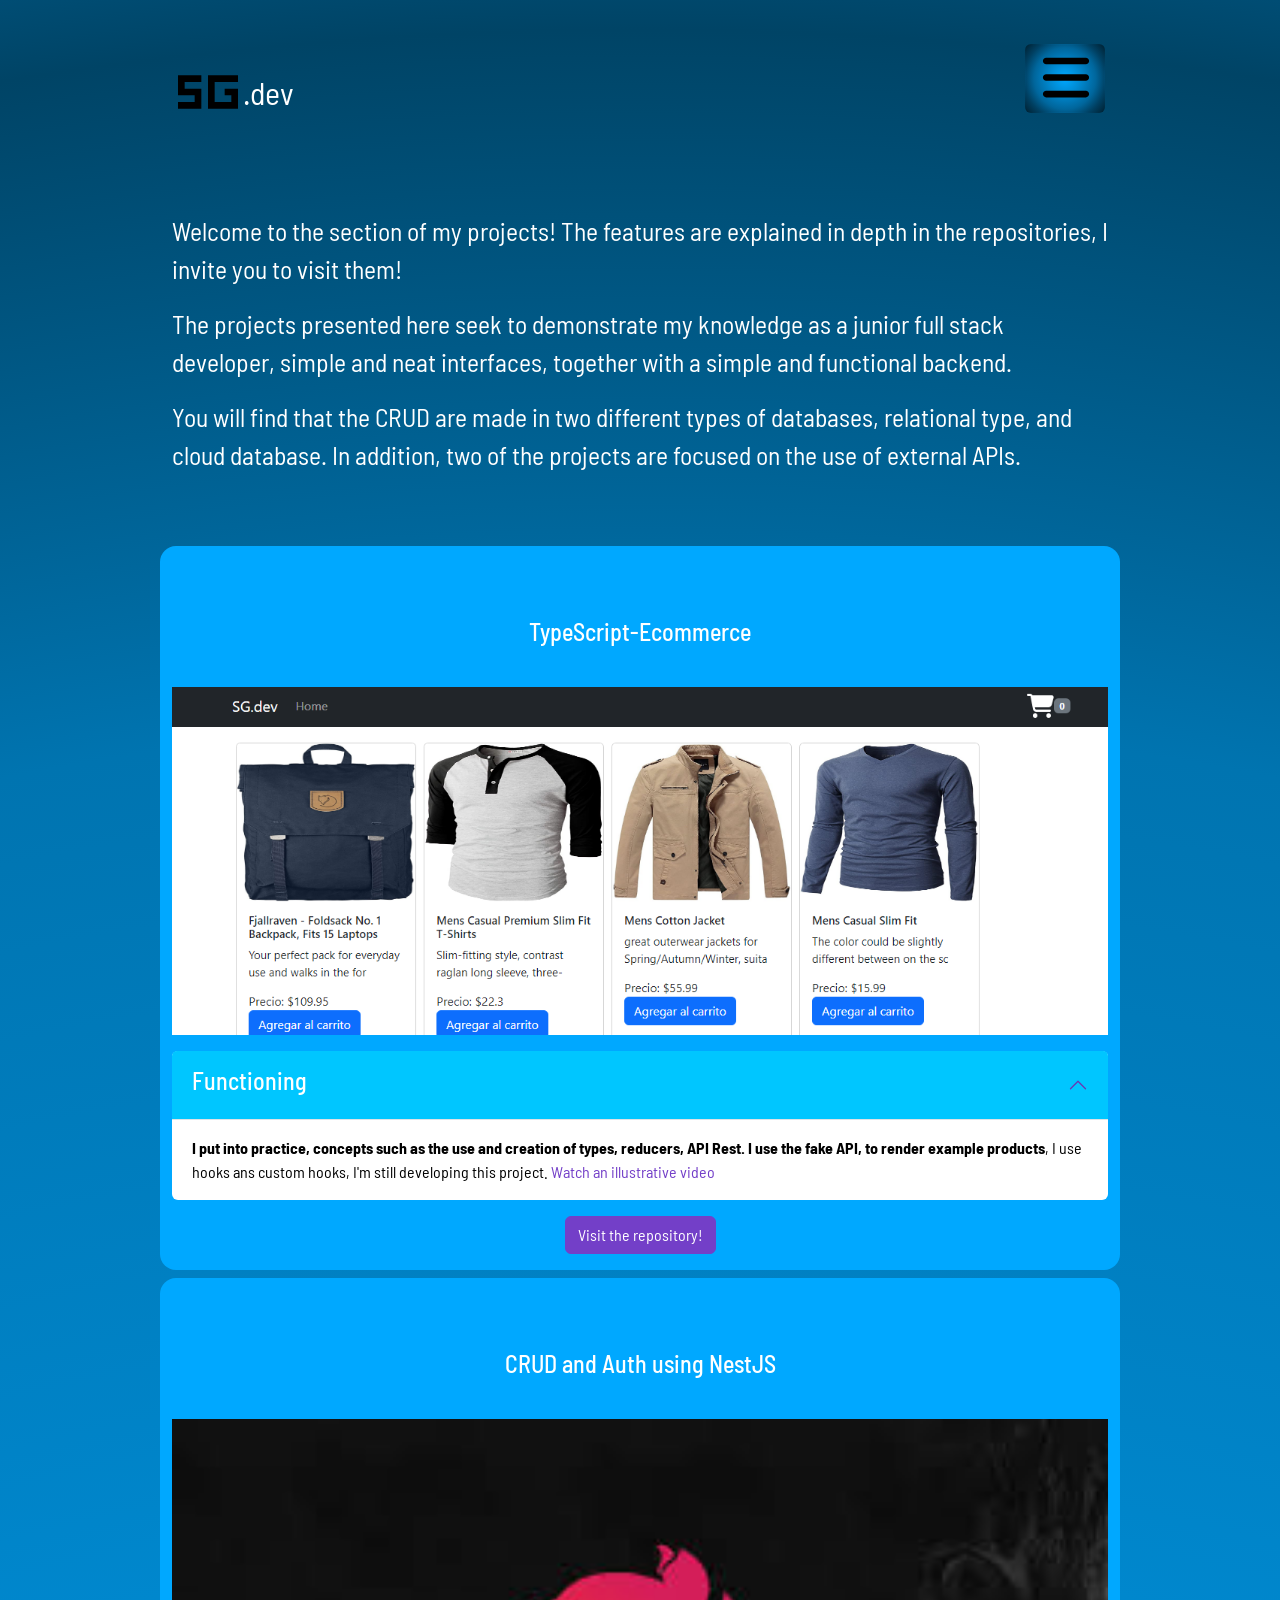
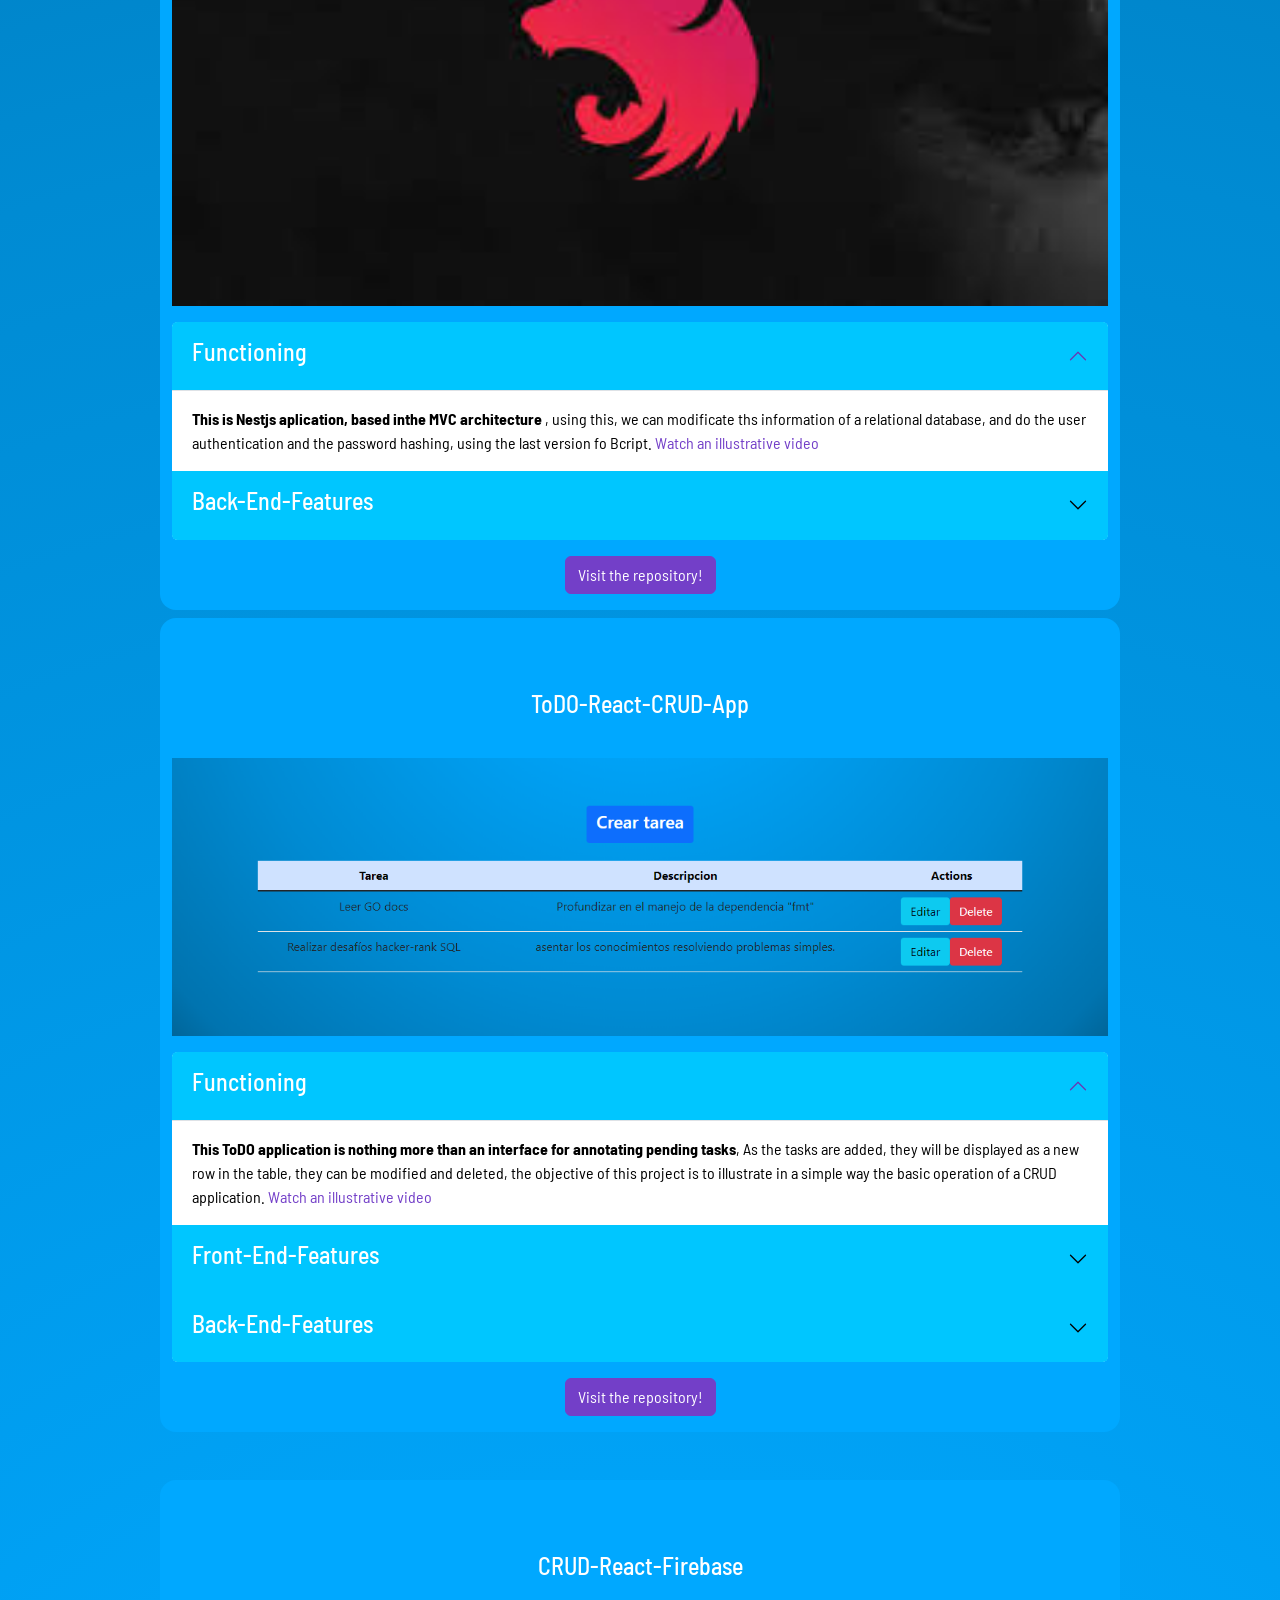
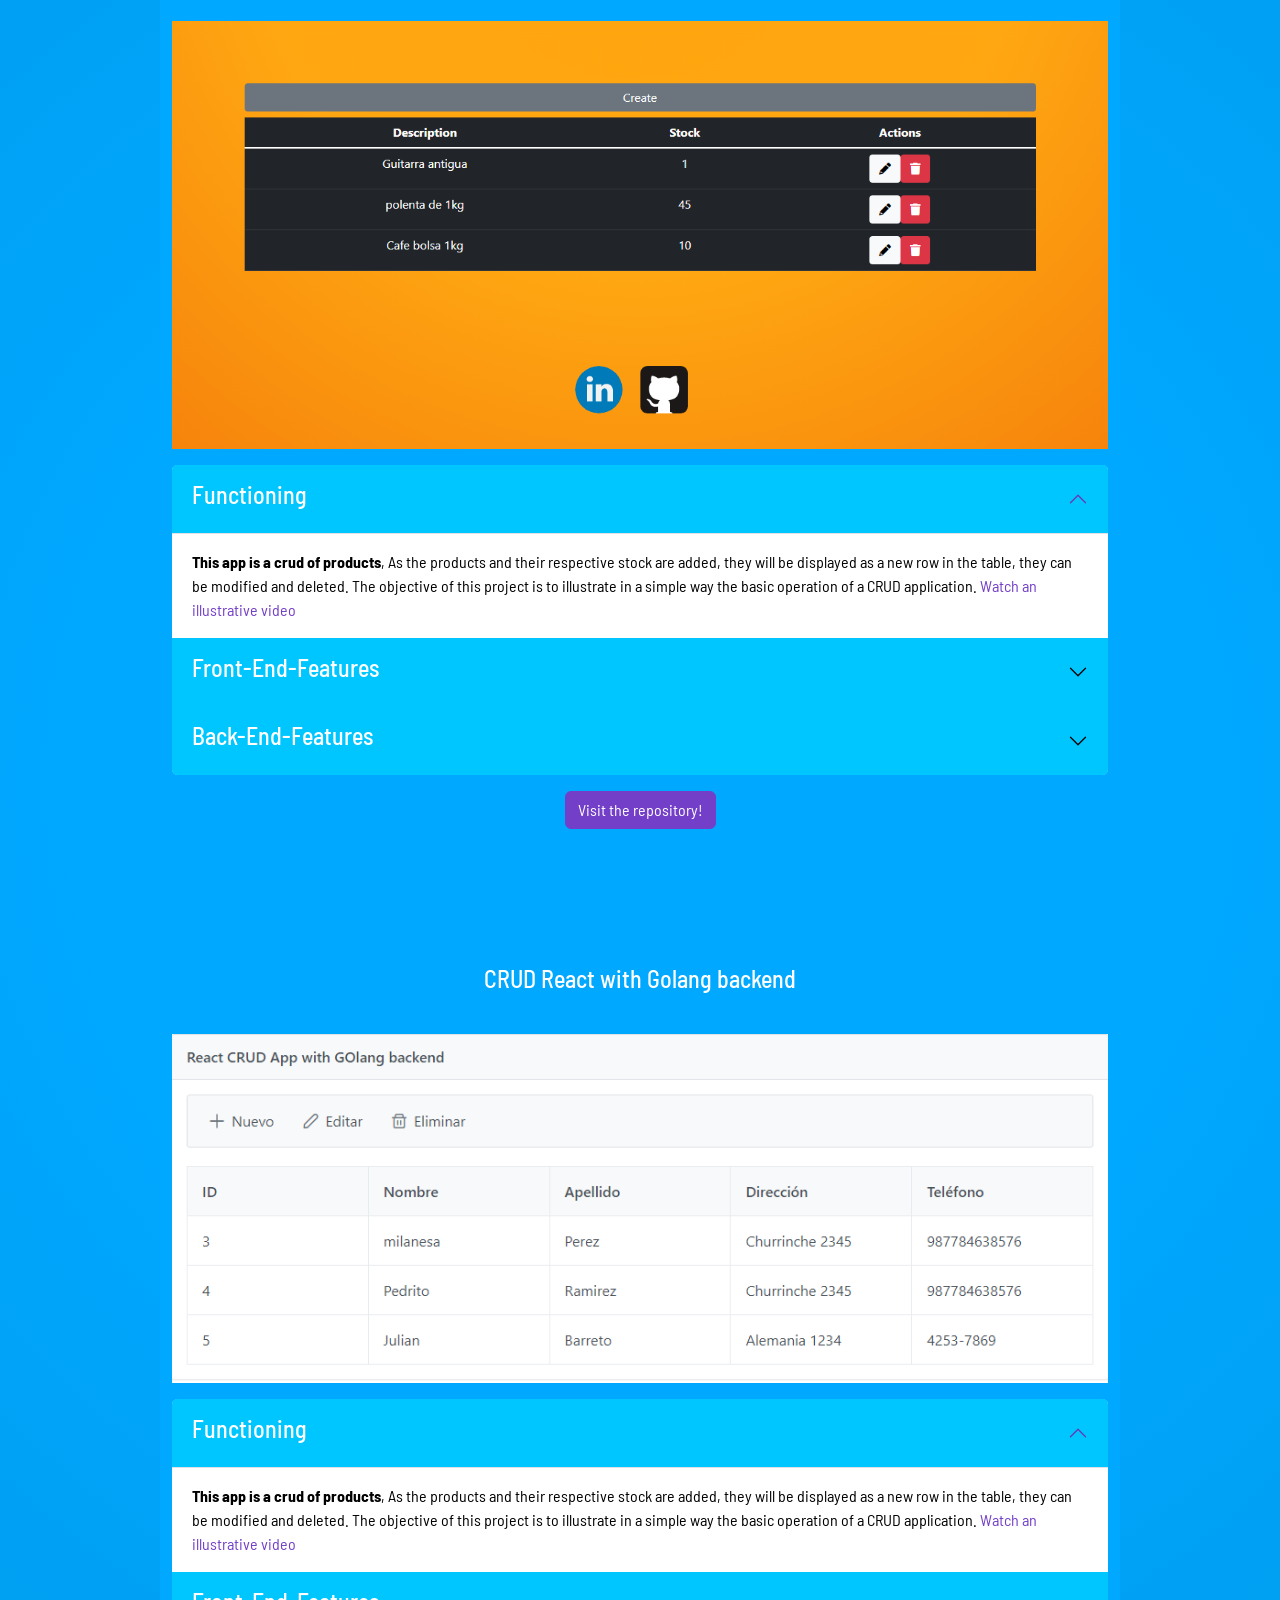
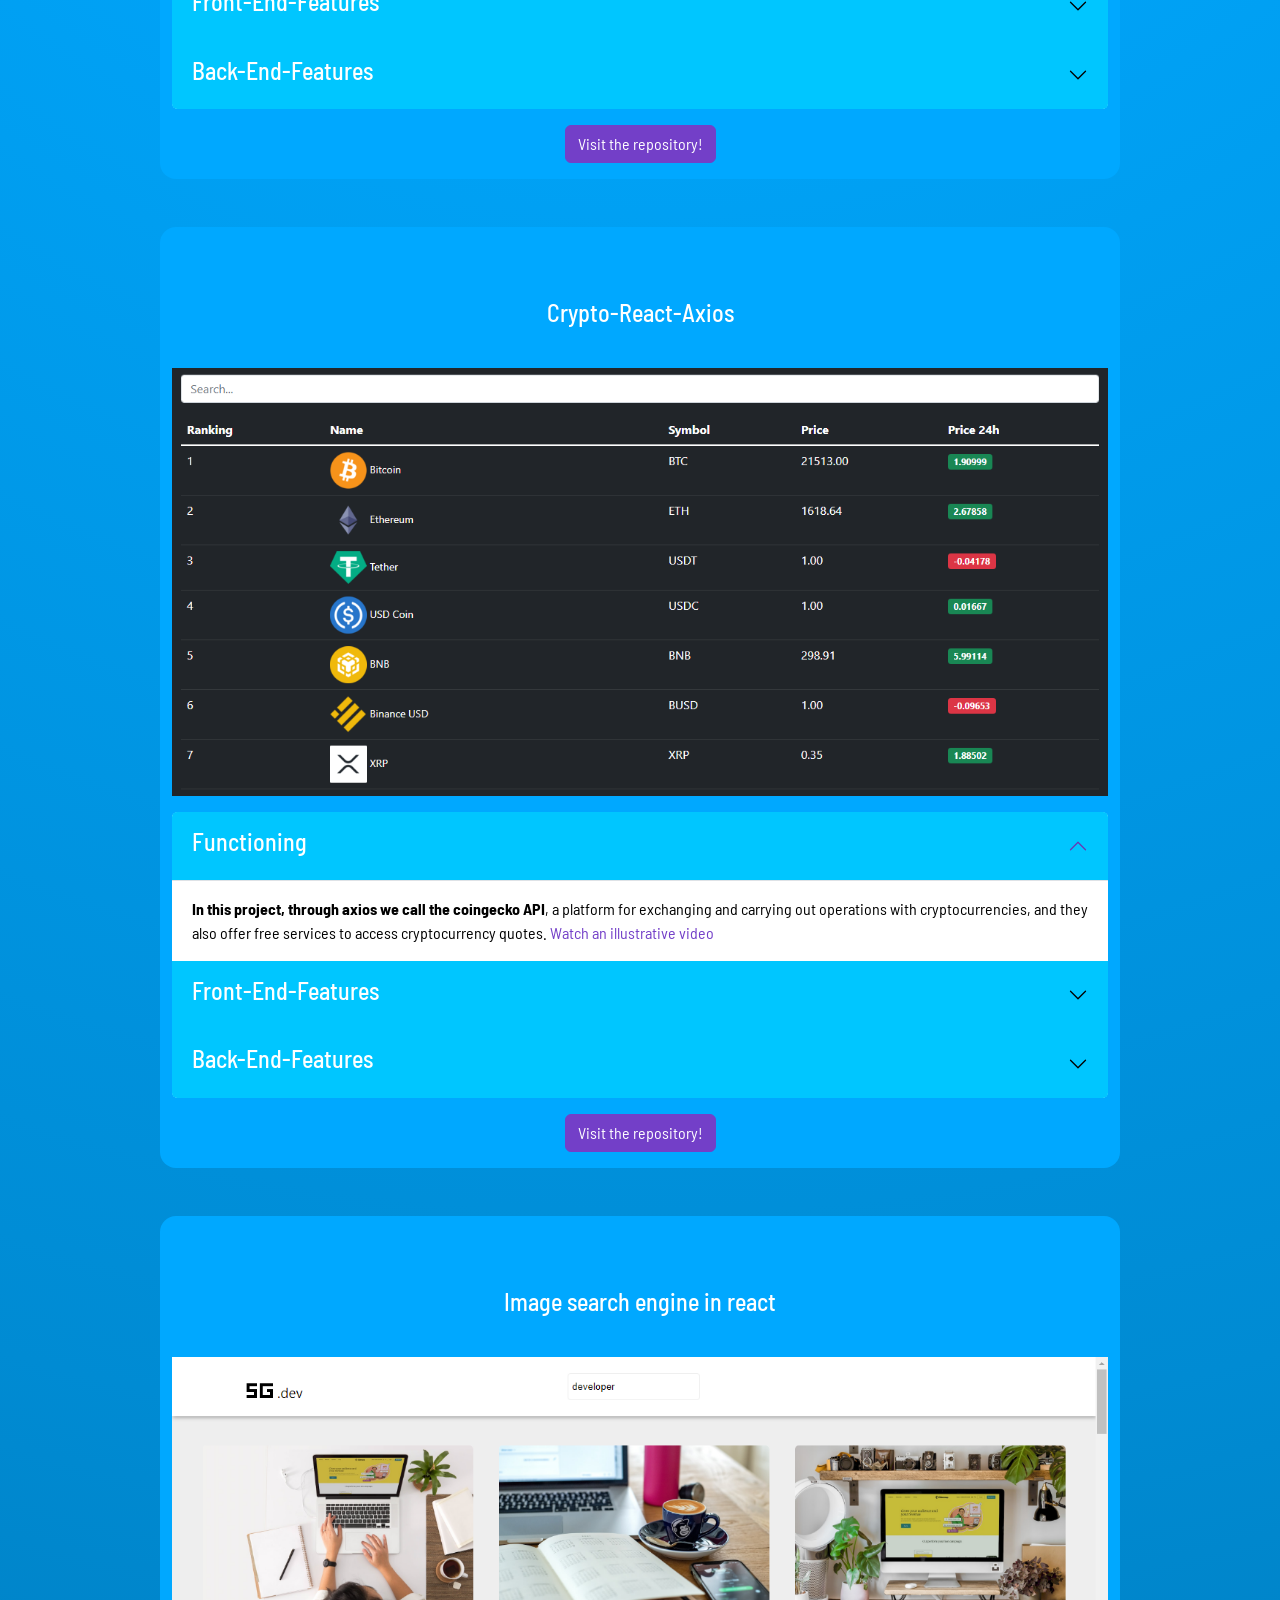
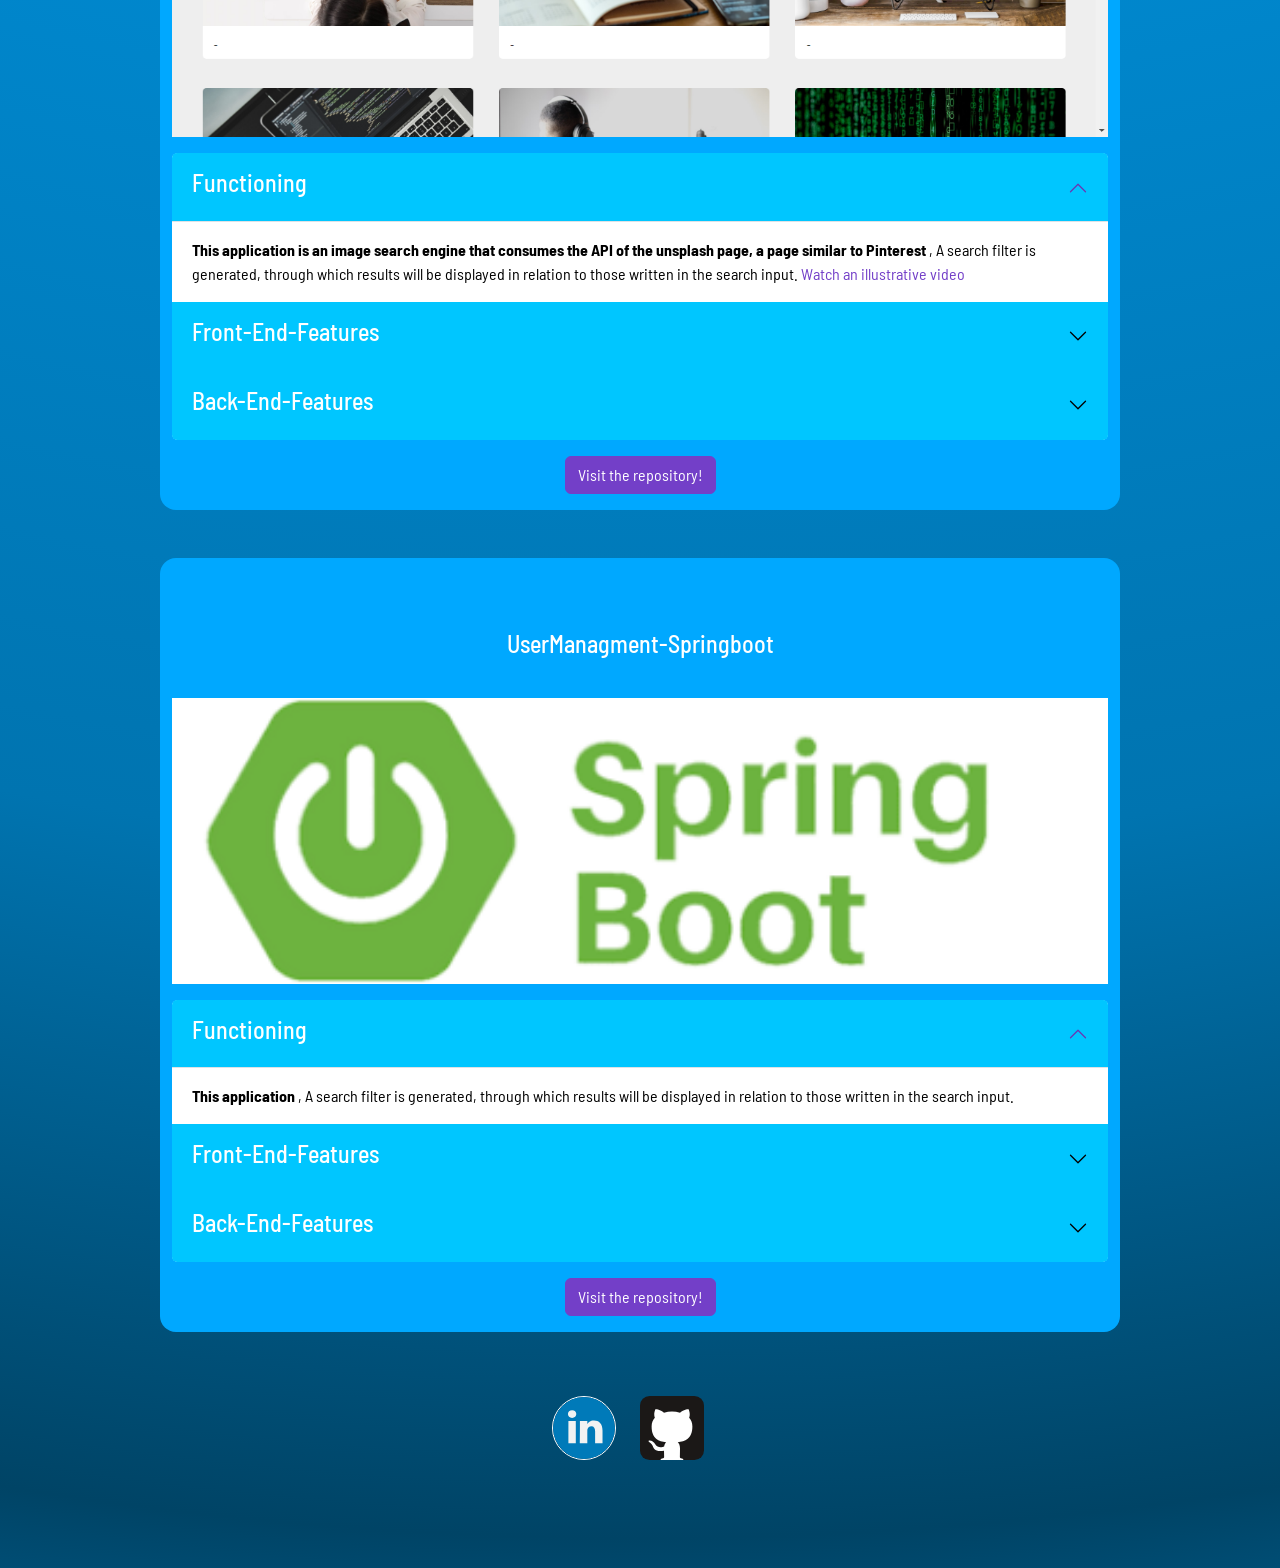
==== commit bb488ed7: "modificated" ====
--- a/pages/projects.html
+++ b/pages/projects.html
@@ -148,6 +148,50 @@
 
           <div class="col-12">
             <div class="row">
+
+
+             
+              <div class="col-12 mt-2 proyect-card-container">
+                 
+                <div class="row dis-flx1 mt-5">
+                       <div class="col-12">
+                            <div class="card-body">
+                              <h4 class="card-title text-white mt-4 mb-4">TypeScript-Ecommerce</h4>
+                            </div>                 
+                            <img src="../images/react-typescript.png" class="card-img-top mt-3 mb-3" alt="myProyect">
+                       
+                       </div>
+                       <!-- ends info col -->
+  
+                       <div class="accordion acor-container col-12" id="accordionExample">
+                        <div class="accordion-item acor-item">
+                          <h2 class="accordion-header id="headingOne">
+                            <button class="accordion-button acor-item " type="button" data-bs-toggle="collapse" data-bs-target="#collapseOne" aria-expanded="true" aria-controls="collapseOne">
+                                <h4 class="text-white">Functioning</h4>
+                            </button>
+                          </h2>
+                          <div id="collapseOne" class="accordion-collapse collapse show" aria-labelledby="headingOne" data-bs-parent="#accordionExample">
+                            <div class="accordion-body">
+                              <strong>I put into practice, concepts such as the use and creation of types, reducers, API Rest. I use the fake API, to render example products</strong>, I use hooks ans custom hooks, I'm still developing this project.
+                              <a class="input-video-explicativo" href="https://www.linkedin.com/posts/sebastian-gatica-062985200_crud-mysql-bootstrap-activity-6965783734230949888-bnbt?utm_source=linkedin_share&utm_medium=member_desktop_web" target="_blank">Watch an illustrative video</a>
+                            </div>
+                          </div>
+                        </div>
+                      
+                      </div>
+  
+                      <div class="col-12 dis-button-flex mt-3 mb-3">
+                        <a id="button-proyect-card" href="https://github.com/Sebas-gatica-dev/TypeScript-Ecommerce" class="btn btn-primary" target="_blank">Visit the repository!</a>
+                      </div>
+                 
+  
+                </div>
+  
+                 <!-- ends row -->
+  
+                </div>             
+ 
+
 
               
             <div class="col-12 mt-2 proyect-card-container">
@@ -199,6 +243,8 @@
 
                <!-- ends row -->
 
+              </div>
+
 
                <div class="col-12 mt-2 proyect-card-container">
                  
@@ -542,6 +588,75 @@
               </div>
 
 
+
+              <!-- five target-->
+
+             
+          <div class="col-12 proyect-card-container mt-5">
+               
+            <div class="row dis-flx1 mt-5">
+                   <div class="col-12">
+                        <div class="card-body">
+                          <h4 class="card-title text-white mt-4 mb-4">UserManagment-Springboot</h4>
+                        </div>                 
+                        <img src="../images/springbootlogo.png" class="card-img-top mt-3 mb-3" alt="myProyect">
+                   
+                   </div>
+                   <!-- ends info col -->
+    
+                <div class="accordion acor-container col-12" id="accordionExample">
+                    <div class="accordion-item acor-item">
+                      <h2 class="accordion-header id="headingOne">
+                        <button class="accordion-button acor-item " type="button" data-bs-toggle="collapse" data-bs-target="#collapseOne" aria-expanded="true" aria-controls="collapseOne">
+                            <h4 class="text-white">Functioning</h4>
+                        </button>
+                      </h2>
+                      <div id="collapseOne" class="accordion-collapse collapse show" aria-labelledby="headingOne" data-bs-parent="#accordionExample">
+                        <div class="accordion-body">
+                          <strong>This application </strong>, A search filter is generated, through which results will be displayed in relation to those written in the search input.
+                          <!-- <a class="input-video-explicativo" href="https://www.linkedin.com/posts/sebastian-gatica-062985200_api-react-javascript-activity-6972364541795950593-0mqV?utm_source=share&utm_medium=member_desktop" target="_blank">Watch an illustrative video</a> -->
+                        </div>
+                      </div>
+                    </div>
+                    <div class="accordion-item acor-item">
+                      <h2 class="accordion-header" id="headingTwo">
+                        <button class="accordion-button collapsed" type="button" data-bs-toggle="collapse" data-bs-target="#collapseTwo" aria-expanded="false" aria-controls="collapseTwo">
+                            <h4 class="text-white">Front-End-Features</h4>
+                        </button>
+                      </h2>
+                      <div id="collapseTwo" class="accordion-collapse collapse" aria-labelledby="headingTwo" data-bs-parent="#accordionExample">
+                        <div class="accordion-body">
+                          <strong>The front of the application is based on React.</strong> The styles were worked with pure css.
+                        </div>
+                      </div>
+                    </div>
+                    <div class="accordion-item acor-item">
+                      <h2 class="accordion-header" id="headingThree">
+                        <button class="accordion-button collapsed" type="button" data-bs-toggle="collapse" data-bs-target="#collapseThree" aria-expanded="false" aria-controls="collapseThree">
+                            <h4 class="text-white">Back-End-Features</h4>
+                        </button>
+                      </h2>
+                      <div id="collapseThree" class="accordion-collapse collapse" aria-labelledby="headingThree" data-bs-parent="#accordionExample">
+                        <div class="accordion-body">
+                          <strong>the application does not have a backend as such, the information is processed from the server side</strong>, using Formik, the information received by the input is handled, through Fetch it connects to the api and the content received by the input is applied to the end of the enpoint, so that the api performs the search.           
+                        </div>
+                      </div>
+                    </div>
+                  </div>
+                    
+                  <div class="col-12 dis-button-flex mt-3 mb-3">
+                    <a id="button-proyect-card" href="https://github.com/Sebas-gatica-dev/Java-SpingBoot-01" class="btn btn-primary" target="_blank">Visit the repository!</a>
+                  </div>
+             
+                </div>
+              </div>
+
+
+
+
+
+              <!-- ends col five-->
+
            <!-- column izquierda -->
           
             <div class="col-12">
